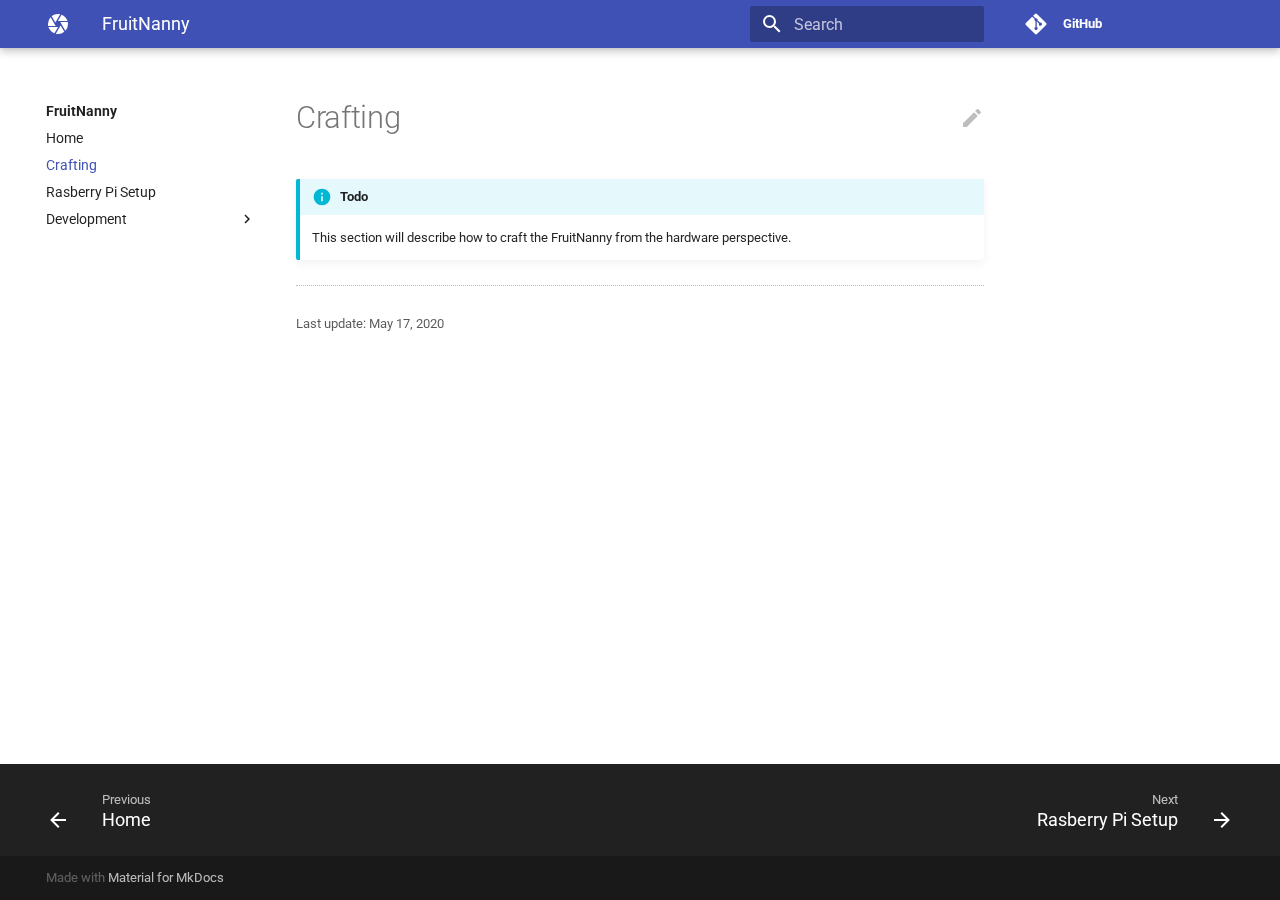
==== crafting/index.html @ 5a942380 "Publish commit 4aece2168348f4e93be84e01494ecc9d71b4b33d" ====
<!doctype html>
<html lang="en" class="no-js">
  <head>
    
      <meta charset="utf-8">
      <meta name="viewport" content="width=device-width,initial-scale=1">
      
      
        <link rel="canonical" href="https://fruitnanny.github.com/crafting/">
      
      
      <link rel="shortcut icon" href="../images/favicon.png">
      <meta name="generator" content="mkdocs-1.1.1, mkdocs-material-5.1.6">
    
    
      
        <title>Crafting - FruitNanny</title>
      
    
    
      <link rel="stylesheet" href="../assets/stylesheets/main.4b9ffd7b.min.css">
      
      
    
    
    
      
        <link href="https://fonts.gstatic.com" rel="preconnect" crossorigin>
        <link rel="stylesheet" href="https://fonts.googleapis.com/css?family=Roboto:300,400,400i,700%7CRoboto+Mono&display=fallback">
        <style>body,input{font-family:"Roboto",-apple-system,BlinkMacSystemFont,Helvetica,Arial,sans-serif}code,kbd,pre{font-family:"Roboto Mono",SFMono-Regular,Consolas,Menlo,monospace}</style>
      
    
    
    
    
      
    
    
  </head>
  
  
    <body dir="ltr">
  
    <input class="md-toggle" data-md-toggle="drawer" type="checkbox" id="__drawer" autocomplete="off">
    <input class="md-toggle" data-md-toggle="search" type="checkbox" id="__search" autocomplete="off">
    <label class="md-overlay" for="__drawer"></label>
    <div data-md-component="skip">
      
        
        <a href="#crafting" class="md-skip">
          Skip to content
        </a>
      
    </div>
    <div data-md-component="announce">
      
    </div>
    
      <header class="md-header" data-md-component="header">
  <nav class="md-header-nav md-grid" aria-label="Header">
    <a href="https://fruitnanny.github.com/" title="FruitNanny" class="md-header-nav__button md-logo" aria-label="FruitNanny">
      
  
  <svg xmlns="http://www.w3.org/2000/svg" viewBox="0 0 24 24"><path d="M13.73 15l-3.9 6.76a9.984 9.984 0 008.49-2.01l-3.66-6.35M2.46 15c.92 2.92 3.15 5.26 5.99 6.34L12.12 15m-3.58-3l-3.9-6.75A9.855 9.855 0 002 12c0 .68.07 1.35.2 2h7.49m12.11-4h-7.49l.29.5 4.76 8.25A9.93 9.93 0 0022 12c0-.69-.07-1.36-.2-2m-.26-1c-.92-2.93-3.15-5.26-5.99-6.34L11.88 9M9.4 10.5l4.77-8.26C13.47 2.09 12.75 2 12 2c-2.4 0-4.6.84-6.32 2.25l3.66 6.35.06-.1z"/></svg>

    </a>
    <label class="md-header-nav__button md-icon" for="__drawer">
      <svg xmlns="http://www.w3.org/2000/svg" viewBox="0 0 24 24"><path d="M3 6h18v2H3V6m0 5h18v2H3v-2m0 5h18v2H3v-2z"/></svg>
    </label>
    <div class="md-header-nav__title" data-md-component="header-title">
      
        <div class="md-header-nav__ellipsis">
          <span class="md-header-nav__topic md-ellipsis">
            FruitNanny
          </span>
          <span class="md-header-nav__topic md-ellipsis">
            
              Crafting
            
          </span>
        </div>
      
    </div>
    
      <label class="md-header-nav__button md-icon" for="__search">
        <svg xmlns="http://www.w3.org/2000/svg" viewBox="0 0 24 24"><path d="M9.5 3A6.5 6.5 0 0116 9.5c0 1.61-.59 3.09-1.56 4.23l.27.27h.79l5 5-1.5 1.5-5-5v-.79l-.27-.27A6.516 6.516 0 019.5 16 6.5 6.5 0 013 9.5 6.5 6.5 0 019.5 3m0 2C7 5 5 7 5 9.5S7 14 9.5 14 14 12 14 9.5 12 5 9.5 5z"/></svg>
      </label>
      
<div class="md-search" data-md-component="search" role="dialog">
  <label class="md-search__overlay" for="__search"></label>
  <div class="md-search__inner" role="search">
    <form class="md-search__form" name="search">
      <input type="text" class="md-search__input" name="query" aria-label="Search" placeholder="Search" autocapitalize="off" autocorrect="off" autocomplete="off" spellcheck="false" data-md-component="search-query" data-md-state="active">
      <label class="md-search__icon md-icon" for="__search">
        <svg xmlns="http://www.w3.org/2000/svg" viewBox="0 0 24 24"><path d="M9.5 3A6.5 6.5 0 0116 9.5c0 1.61-.59 3.09-1.56 4.23l.27.27h.79l5 5-1.5 1.5-5-5v-.79l-.27-.27A6.516 6.516 0 019.5 16 6.5 6.5 0 013 9.5 6.5 6.5 0 019.5 3m0 2C7 5 5 7 5 9.5S7 14 9.5 14 14 12 14 9.5 12 5 9.5 5z"/></svg>
        <svg xmlns="http://www.w3.org/2000/svg" viewBox="0 0 24 24"><path d="M20 11v2H8l5.5 5.5-1.42 1.42L4.16 12l7.92-7.92L13.5 5.5 8 11h12z"/></svg>
      </label>
      <button type="reset" class="md-search__icon md-icon" aria-label="Clear" data-md-component="search-reset" tabindex="-1">
        <svg xmlns="http://www.w3.org/2000/svg" viewBox="0 0 24 24"><path d="M19 6.41L17.59 5 12 10.59 6.41 5 5 6.41 10.59 12 5 17.59 6.41 19 12 13.41 17.59 19 19 17.59 13.41 12 19 6.41z"/></svg>
      </button>
    </form>
    <div class="md-search__output">
      <div class="md-search__scrollwrap" data-md-scrollfix>
        <div class="md-search-result" data-md-component="search-result">
          <div class="md-search-result__meta">
            Initializing search
          </div>
          <ol class="md-search-result__list"></ol>
        </div>
      </div>
    </div>
  </div>
</div>
    
    
      <div class="md-header-nav__source">
        
<a href="https://github.com/fruitnanny/fruitnanny.github.io/" title="Go to repository" class="md-source">
  <div class="md-source__icon md-icon">
    
    <svg xmlns="http://www.w3.org/2000/svg" viewBox="0 0 448 512"><path d="M439.55 236.05L244 40.45a28.87 28.87 0 00-40.81 0l-40.66 40.63 51.52 51.52c27.06-9.14 52.68 16.77 43.39 43.68l49.66 49.66c34.23-11.8 61.18 31 35.47 56.69-26.49 26.49-70.21-2.87-56-37.34L240.22 199v121.85c25.3 12.54 22.26 41.85 9.08 55a34.34 34.34 0 01-48.55 0c-17.57-17.6-11.07-46.91 11.25-56v-123c-20.8-8.51-24.6-30.74-18.64-45L142.57 101 8.45 235.14a28.86 28.86 0 000 40.81l195.61 195.6a28.86 28.86 0 0040.8 0l194.69-194.69a28.86 28.86 0 000-40.81z"/></svg>
  </div>
  <div class="md-source__repository">
    GitHub
  </div>
</a>
      </div>
    
  </nav>
</header>
    
    <div class="md-container" data-md-component="container">
      
        
      
      
        
      
      <main class="md-main" data-md-component="main">
        <div class="md-main__inner md-grid">
          
            
              <div class="md-sidebar md-sidebar--primary" data-md-component="navigation">
                <div class="md-sidebar__scrollwrap">
                  <div class="md-sidebar__inner">
                    <nav class="md-nav md-nav--primary" aria-label="Navigation" data-md-level="0">
  <label class="md-nav__title" for="__drawer">
    <a href="https://fruitnanny.github.com/" title="FruitNanny" class="md-nav__button md-logo" aria-label="FruitNanny">
      
  
  <svg xmlns="http://www.w3.org/2000/svg" viewBox="0 0 24 24"><path d="M13.73 15l-3.9 6.76a9.984 9.984 0 008.49-2.01l-3.66-6.35M2.46 15c.92 2.92 3.15 5.26 5.99 6.34L12.12 15m-3.58-3l-3.9-6.75A9.855 9.855 0 002 12c0 .68.07 1.35.2 2h7.49m12.11-4h-7.49l.29.5 4.76 8.25A9.93 9.93 0 0022 12c0-.69-.07-1.36-.2-2m-.26-1c-.92-2.93-3.15-5.26-5.99-6.34L11.88 9M9.4 10.5l4.77-8.26C13.47 2.09 12.75 2 12 2c-2.4 0-4.6.84-6.32 2.25l3.66 6.35.06-.1z"/></svg>

    </a>
    FruitNanny
  </label>
  
    <div class="md-nav__source">
      
<a href="https://github.com/fruitnanny/fruitnanny.github.io/" title="Go to repository" class="md-source">
  <div class="md-source__icon md-icon">
    
    <svg xmlns="http://www.w3.org/2000/svg" viewBox="0 0 448 512"><path d="M439.55 236.05L244 40.45a28.87 28.87 0 00-40.81 0l-40.66 40.63 51.52 51.52c27.06-9.14 52.68 16.77 43.39 43.68l49.66 49.66c34.23-11.8 61.18 31 35.47 56.69-26.49 26.49-70.21-2.87-56-37.34L240.22 199v121.85c25.3 12.54 22.26 41.85 9.08 55a34.34 34.34 0 01-48.55 0c-17.57-17.6-11.07-46.91 11.25-56v-123c-20.8-8.51-24.6-30.74-18.64-45L142.57 101 8.45 235.14a28.86 28.86 0 000 40.81l195.61 195.6a28.86 28.86 0 0040.8 0l194.69-194.69a28.86 28.86 0 000-40.81z"/></svg>
  </div>
  <div class="md-source__repository">
    GitHub
  </div>
</a>
    </div>
  
  <ul class="md-nav__list" data-md-scrollfix>
    
      
      
      


  <li class="md-nav__item">
    <a href=".." title="Home" class="md-nav__link">
      Home
    </a>
  </li>

    
      
      
      

  


  <li class="md-nav__item md-nav__item--active">
    
    <input class="md-nav__toggle md-toggle" data-md-toggle="toc" type="checkbox" id="__toc">
    
      
    
    
    <a href="./" title="Crafting" class="md-nav__link md-nav__link--active">
      Crafting
    </a>
    
  </li>

    
      
      
      


  <li class="md-nav__item">
    <a href="../setup/" title="Rasberry Pi Setup" class="md-nav__link">
      Rasberry Pi Setup
    </a>
  </li>

    
      
      
      


  <li class="md-nav__item md-nav__item--nested">
    
      <input class="md-nav__toggle md-toggle" data-md-toggle="nav-4" type="checkbox" id="nav-4">
    
    <label class="md-nav__link" for="nav-4">
      Development
      <span class="md-nav__icon md-icon">
        <svg xmlns="http://www.w3.org/2000/svg" viewBox="0 0 24 24"><path d="M8.59 16.58L13.17 12 8.59 7.41 10 6l6 6-6 6-1.41-1.42z"/></svg>
      </span>
    </label>
    <nav class="md-nav" aria-label="Development" data-md-level="1">
      <label class="md-nav__title" for="nav-4">
        <span class="md-nav__icon md-icon">
          <svg xmlns="http://www.w3.org/2000/svg" viewBox="0 0 24 24"><path d="M20 11v2H8l5.5 5.5-1.42 1.42L4.16 12l7.92-7.92L13.5 5.5 8 11h12z"/></svg>
        </span>
        Development
      </label>
      <ul class="md-nav__list" data-md-scrollfix>
        
        
          
          
          


  <li class="md-nav__item">
    <a href="../development/api/" title="API" class="md-nav__link">
      API
    </a>
  </li>

        
          
          
          


  <li class="md-nav__item">
    <a href="../development/ui/" title="Web Interface" class="md-nav__link">
      Web Interface
    </a>
  </li>

        
      </ul>
    </nav>
  </li>

    
  </ul>
</nav>
                  </div>
                </div>
              </div>
            
            
              <div class="md-sidebar md-sidebar--secondary" data-md-component="toc">
                <div class="md-sidebar__scrollwrap">
                  <div class="md-sidebar__inner">
                    
<nav class="md-nav md-nav--secondary" aria-label="Table of contents">
  
  
    
  
  
</nav>
                  </div>
                </div>
              </div>
            
          
          <div class="md-content">
            <article class="md-content__inner md-typeset">
              
                
                  <a href="https://github.com/fruitnanny/fruitnanny.github.io/edit/docs/source/crafting.md" title="Edit this page" class="md-content__button md-icon">
                    <svg xmlns="http://www.w3.org/2000/svg" viewBox="0 0 24 24"><path d="M20.71 7.04c.39-.39.39-1.04 0-1.41l-2.34-2.34c-.37-.39-1.02-.39-1.41 0l-1.84 1.83 3.75 3.75M3 17.25V21h3.75L17.81 9.93l-3.75-3.75L3 17.25z"/></svg>
                  </a>
                
                
                  
                
                
                <h1 id="crafting">Crafting<a class="headerlink" href="#crafting" title="Permanent link">&para;</a></h1>
<div class="admonition todo">
<p class="admonition-title">Todo</p>
<p>This section will describe how to craft the FruitNanny from the hardware
perspective.</p>
</div>
                
                  
                    

<hr>
<div class="md-source-date">
  <small>
    
      Last update: May 17, 2020
    
  </small>
</div>
                  
                
              
              
                


              
            </article>
          </div>
        </div>
      </main>
      
        
<footer class="md-footer">
  
    <div class="md-footer-nav">
      <nav class="md-footer-nav__inner md-grid" aria-label="Footer">
        
          <a href=".." title="Home" class="md-footer-nav__link md-footer-nav__link--prev" rel="prev">
            <div class="md-footer-nav__button md-icon">
              <svg xmlns="http://www.w3.org/2000/svg" viewBox="0 0 24 24"><path d="M20 11v2H8l5.5 5.5-1.42 1.42L4.16 12l7.92-7.92L13.5 5.5 8 11h12z"/></svg>
            </div>
            <div class="md-footer-nav__title">
              <div class="md-ellipsis">
                <span class="md-footer-nav__direction">
                  Previous
                </span>
                Home
              </div>
            </div>
          </a>
        
        
          <a href="../setup/" title="Rasberry Pi Setup" class="md-footer-nav__link md-footer-nav__link--next" rel="next">
            <div class="md-footer-nav__title">
              <div class="md-ellipsis">
                <span class="md-footer-nav__direction">
                  Next
                </span>
                Rasberry Pi Setup
              </div>
            </div>
            <div class="md-footer-nav__button md-icon">
              <svg xmlns="http://www.w3.org/2000/svg" viewBox="0 0 24 24"><path d="M4 11v2h12l-5.5 5.5 1.42 1.42L19.84 12l-7.92-7.92L10.5 5.5 16 11H4z"/></svg>
            </div>
          </a>
        
      </nav>
    </div>
  
  <div class="md-footer-meta md-typeset">
    <div class="md-footer-meta__inner md-grid">
      <div class="md-footer-copyright">
        
        Made with
        <a href="https://squidfunk.github.io/mkdocs-material/" target="_blank" rel="noopener">
          Material for MkDocs
        </a>
      </div>
      
    </div>
  </div>
</footer>
      
    </div>
    
      <script src="../assets/javascripts/vendor.a0c4167b.min.js"></script>
      <script src="../assets/javascripts/bundle.fb26dd1d.min.js"></script><script id="__lang" type="application/json">{"clipboard.copy": "Copy to clipboard", "clipboard.copied": "Copied to clipboard", "search.config.lang": "en", "search.config.pipeline": "trimmer, stopWordFilter", "search.config.separator": "[\\s\\-]+", "search.result.placeholder": "Type to start searching", "search.result.none": "No matching documents", "search.result.one": "1 matching document", "search.result.other": "# matching documents"}</script>
      
      <script>
        app = initialize({
          base: "..",
          features: [],
          search: Object.assign({
            worker: "../assets/javascripts/worker/search.37585f48.min.js"
          }, typeof search !== "undefined" && search)
        })
      </script>
      
    
  </body>
</html>
---- assets/stylesheets/main.4b9ffd7b.min.css ----
html{box-sizing:border-box}*,*::before,*::after{box-sizing:inherit}html{-webkit-text-size-adjust:none;-moz-text-size-adjust:none;-ms-text-size-adjust:none;text-size-adjust:none}body{margin:0}hr{box-sizing:content-box;overflow:visible}a,button,label,input{-webkit-tap-highlight-color:transparent}a{color:inherit;text-decoration:none}small{font-size:80%}sub,sup{position:relative;font-size:80%;line-height:0;vertical-align:baseline}sub{bottom:-0.25em}sup{top:-0.5em}img{border-style:none}table{border-collapse:separate;border-spacing:0}td,th{font-weight:normal;vertical-align:top}button{margin:0;padding:0;font-size:inherit;background:transparent;border:0}input{border:0;outline:0}:root{--md-default-fg-color: hsla(0, 0%, 0%, 0.87);--md-default-fg-color--light: hsla(0, 0%, 0%, 0.54);--md-default-fg-color--lighter: hsla(0, 0%, 0%, 0.26);--md-default-fg-color--lightest: hsla(0, 0%, 0%, 0.07);--md-default-bg-color: hsla(0, 0%, 100%, 1);--md-default-bg-color--light: hsla(0, 0%, 100%, 0.7);--md-default-bg-color--lighter: hsla(0, 0%, 100%, 0.3);--md-default-bg-color--lightest: hsla(0, 0%, 100%, 0.12);--md-primary-fg-color: hsla(231deg, 48%, 48%, 1);--md-primary-fg-color--light: hsla(230deg, 44%, 64%, 1);--md-primary-fg-color--dark: hsla(232deg, 54%, 41%, 1);--md-primary-bg-color: var(--md-default-bg-color);--md-primary-bg-color--light: var(--md-default-bg-color--light);--md-accent-fg-color: hsla(231deg, 99%, 66%, 1);--md-accent-fg-color--transparent: hsla(231deg, 99%, 66%, 0.1);--md-accent-bg-color: var(--md-default-bg-color);--md-accent-bg-color--light: var(--md-default-bg-color--light);--md-code-bg-color: hsla(0, 0%, 96%, 1);--md-code-fg-color: hsla(200, 18%, 26%, 1)}.md-icon svg{display:block;width:1.2rem;height:1.2rem;margin:0 auto;fill:currentColor}body{-webkit-font-smoothing:antialiased;-moz-osx-font-smoothing:grayscale}body,input{color:var(--md-default-fg-color);font-feature-settings:"kern","liga";font-family:-apple-system,BlinkMacSystemFont,Helvetica,Arial,sans-serif}code,pre,kbd{color:var(--md-default-fg-color);font-feature-settings:"kern";font-family:SFMono-Regular,Consolas,Menlo,monospace}.md-typeset{font-size:.8rem;line-height:1.6;-webkit-print-color-adjust:exact;color-adjust:exact}.md-typeset p,.md-typeset ul,.md-typeset ol,.md-typeset blockquote{margin:1em 0}.md-typeset h1{margin:0 0 2rem;color:var(--md-default-fg-color--light);font-weight:300;font-size:1.5625rem;line-height:1.3;letter-spacing:-0.01em}.md-typeset h2{margin:2rem 0 .8rem;font-weight:300;font-size:1.25rem;line-height:1.4;letter-spacing:-0.01em}.md-typeset h3{margin:1.6rem 0 .8rem;font-weight:400;font-size:1rem;line-height:1.5;letter-spacing:-0.01em}.md-typeset h2+h3{margin-top:.8rem}.md-typeset h4{margin:.8rem 0;font-weight:700;font-size:.8rem;letter-spacing:-0.01em}.md-typeset h5,.md-typeset h6{margin:.8rem 0;color:var(--md-default-fg-color--light);font-weight:700;font-size:.64rem;letter-spacing:-0.01em}.md-typeset h5{text-transform:uppercase}.md-typeset hr{margin:1.5em 0;border-bottom:.05rem dotted var(--md-default-fg-color--lighter)}.md-typeset a{color:var(--md-primary-fg-color);word-break:break-word}.md-typeset a,.md-typeset a::before{transition:color 125ms}.md-typeset a:focus,.md-typeset a:hover{color:var(--md-accent-fg-color)}.md-typeset code,.md-typeset pre,.md-typeset kbd{color:var(--md-code-fg-color);direction:ltr}@media print{.md-typeset code,.md-typeset pre,.md-typeset kbd{white-space:pre-wrap}}.md-typeset code{padding:0 .2941176471em;font-size:.85em;word-break:break-word;background-color:var(--md-code-bg-color);border-radius:.1rem;-webkit-box-decoration-break:clone;box-decoration-break:clone}.md-typeset h1 code,.md-typeset h2 code,.md-typeset h3 code,.md-typeset h4 code,.md-typeset h5 code,.md-typeset h6 code{margin:initial;padding:initial;background-color:transparent;box-shadow:none}.md-typeset a>code{color:currentColor}.md-typeset pre{position:relative;margin:1em 0;line-height:1.4}.md-typeset pre>code{display:block;margin:0;padding:.525rem 1.1764705882em;overflow:auto;word-break:normal;box-shadow:none;-webkit-box-decoration-break:slice;box-decoration-break:slice;touch-action:auto}.md-typeset pre>code::-webkit-scrollbar{width:.2rem;height:.2rem}.md-typeset pre>code::-webkit-scrollbar-thumb{background-color:var(--md-default-fg-color--lighter)}.md-typeset pre>code::-webkit-scrollbar-thumb:hover{background-color:var(--md-accent-fg-color)}@media screen and (max-width: 44.9375em){.md-typeset>pre{margin:1em -0.8rem}.md-typeset>pre code{border-radius:0}}.md-typeset kbd{display:inline-block;padding:0 .6666666667em;font-size:.75em;line-height:1.5;vertical-align:text-top;word-break:break-word;border-radius:.1rem;box-shadow:0 .1rem 0 .05rem var(--md-default-fg-color--lighter),0 .1rem 0 var(--md-default-fg-color--lighter),inset 0 -0.1rem .2rem var(--md-default-bg-color)}.md-typeset mark{padding:0 .25em;word-break:break-word;background-color:rgba(255,235,59,.5);border-radius:.1rem;-webkit-box-decoration-break:clone;box-decoration-break:clone}.md-typeset abbr{text-decoration:none;border-bottom:.05rem dotted var(--md-default-fg-color--light);cursor:help}.md-typeset small{opacity:.75}.md-typeset sup,.md-typeset sub{margin-left:.078125em}[dir=rtl] .md-typeset sup,[dir=rtl] .md-typeset sub{margin-right:.078125em;margin-left:initial}.md-typeset blockquote{padding-left:.6rem;color:var(--md-default-fg-color--light);border-left:.2rem solid var(--md-default-fg-color--lighter)}[dir=rtl] .md-typeset blockquote{padding-right:.6rem;padding-left:initial;border-right:.2rem solid var(--md-default-fg-color--lighter);border-left:initial}.md-typeset ul{list-style-type:disc}.md-typeset ul,.md-typeset ol{margin-left:.625em;padding:0}[dir=rtl] .md-typeset ul,[dir=rtl] .md-typeset ol{margin-right:.625em;margin-left:initial}.md-typeset ul ol,.md-typeset ol ol{list-style-type:lower-alpha}.md-typeset ul ol ol,.md-typeset ol ol ol{list-style-type:lower-roman}.md-typeset ul li,.md-typeset ol li{margin-bottom:.5em;margin-left:1.25em}[dir=rtl] .md-typeset ul li,[dir=rtl] .md-typeset ol li{margin-right:1.25em;margin-left:initial}.md-typeset ul li p,.md-typeset ul li blockquote,.md-typeset ol li p,.md-typeset ol li blockquote{margin:.5em 0}.md-typeset ul li:last-child,.md-typeset ol li:last-child{margin-bottom:0}.md-typeset ul li ul,.md-typeset ul li ol,.md-typeset ol li ul,.md-typeset ol li ol{margin:.5em 0 .5em .625em}[dir=rtl] .md-typeset ul li ul,[dir=rtl] .md-typeset ul li ol,[dir=rtl] .md-typeset ol li ul,[dir=rtl] .md-typeset ol li ol{margin-right:.625em;margin-left:initial}.md-typeset dd{margin:1em 0 1em 1.875em}[dir=rtl] .md-typeset dd{margin-right:1.875em;margin-left:initial}.md-typeset img,.md-typeset svg{max-width:100%;height:auto}.md-typeset iframe{max-width:100%}.md-typeset table:not([class]){display:inline-block;max-width:100%;overflow:auto;font-size:.64rem;background:var(--md-default-bg-color);border-radius:.1rem;box-shadow:0 .2rem .5rem rgba(0,0,0,.05),0 0 .05rem rgba(0,0,0,.1);touch-action:auto}.md-typeset table:not([class])+*{margin-top:1.5em}.md-typeset table:not([class]) th:not([align]),.md-typeset table:not([class]) td:not([align]){text-align:left}[dir=rtl] .md-typeset table:not([class]) th:not([align]),[dir=rtl] .md-typeset table:not([class]) td:not([align]){text-align:right}.md-typeset table:not([class]) th{min-width:5rem;padding:.6rem .8rem;color:var(--md-default-bg-color);vertical-align:top;background-color:var(--md-default-fg-color--light)}.md-typeset table:not([class]) td{padding:.6rem .8rem;vertical-align:top;border-top:.05rem solid var(--md-default-fg-color--lightest)}.md-typeset table:not([class]) tr{transition:background-color 125ms}.md-typeset table:not([class]) tr:hover{background-color:rgba(0,0,0,.035);box-shadow:0 .05rem 0 var(--md-default-bg-color) inset}.md-typeset table:not([class]) tr:first-child td{border-top:0}.md-typeset table:not([class]) a{word-break:normal}.md-typeset__scrollwrap{margin:1em -0.8rem;overflow-x:auto;touch-action:auto}.md-typeset__table{display:inline-block;margin-bottom:.5em;padding:0 .8rem}.md-typeset__table table{display:table;width:100%;margin:0;overflow:hidden}html{height:100%;overflow-x:hidden;font-size:125%;background-color:var(--md-default-bg-color)}@media screen and (min-width: 100em){html{font-size:137.5%}}@media screen and (min-width: 125em){html{font-size:150%}}body{position:relative;display:flex;flex-direction:column;width:100%;min-height:100%;font-size:.5rem}@media screen and (max-width: 59.9375em){body[data-md-state=lock]{position:fixed}}@media print{body{display:block}}hr{display:block;height:.05rem;padding:0;border:0}.md-grid{max-width:61rem;margin-right:auto;margin-left:auto}.md-container{display:flex;flex-direction:column;flex-grow:1}@media print{.md-container{display:block}}.md-main{flex-grow:1}.md-main__inner{display:flex;height:100%;margin-top:1.5rem}.md-ellipsis{display:block;overflow:hidden;white-space:nowrap;text-overflow:ellipsis}.md-toggle{display:none}.md-overlay{position:fixed;top:0;z-index:3;width:0;height:0;background-color:var(--md-default-fg-color--light);opacity:0;transition:width 0ms 250ms,height 0ms 250ms,opacity 250ms}@media screen and (max-width: 76.1875em){[data-md-toggle=drawer]:checked~.md-overlay{width:100%;height:100%;opacity:1;transition:width 0ms,height 0ms,opacity 250ms}}.md-skip{position:fixed;z-index:-1;margin:.5rem;padding:.3rem .5rem;color:var(--md-default-bg-color);font-size:.64rem;background-color:var(--md-default-fg-color);border-radius:.1rem;transform:translateY(0.4rem);opacity:0}.md-skip:focus{z-index:10;transform:translateY(0);opacity:1;transition:transform 250ms cubic-bezier(0.4, 0, 0.2, 1),opacity 175ms 75ms}@page{margin:25mm}.md-announce{overflow:auto;background-color:var(--md-default-fg-color)}.md-announce__inner{margin:.6rem auto;padding:0 .8rem;color:var(--md-default-bg-color);font-size:.7rem}@media print{.md-announce{display:none}}.md-typeset .md-button{display:inline-block;padding:.625em 2em;color:var(--md-primary-fg-color);font-weight:700;border:.1rem solid currentColor;border-radius:.1rem;transition:color 125ms,background-color 125ms,border-color 125ms}.md-typeset .md-button--primary{color:var(--md-primary-bg-color);background-color:var(--md-primary-fg-color);border-color:var(--md-primary-fg-color)}.md-typeset .md-button:focus,.md-typeset .md-button:hover{color:var(--md-accent-bg-color);background-color:var(--md-accent-fg-color);border-color:var(--md-accent-fg-color)}.md-clipboard{position:absolute;top:.4rem;right:.5em;z-index:1;width:1.5em;height:1.5em;color:var(--md-default-fg-color--lightest);border-radius:.1rem;cursor:pointer;transition:color 125ms}@media print{.md-clipboard{display:none}}.md-clipboard svg{width:1.125em;height:1.125em}pre:hover .md-clipboard{color:var(--md-default-fg-color--light)}pre .md-clipboard:focus,pre .md-clipboard:hover{color:var(--md-accent-fg-color)}.md-content{flex:1;max-width:100%}@media screen and (min-width: 60em)and (max-width: 76.1875em){.md-content{max-width:calc(100% - 12.1rem)}}@media screen and (min-width: 76.25em){.md-content{max-width:calc(100% - 12.1rem * 2)}}.md-content__inner{margin:0 .8rem 1.2rem;padding-top:.6rem}@media screen and (min-width: 76.25em){.md-content__inner{margin-right:1.2rem;margin-left:1.2rem}}.md-content__inner::before{display:block;height:.4rem;content:""}.md-content__inner>:last-child{margin-bottom:0}.md-content__button{float:right;margin:.4rem 0;margin-left:.4rem;padding:0}[dir=rtl] .md-content__button{float:left;margin-right:.4rem;margin-left:initial}[dir=rtl] .md-content__button svg{transform:scaleX(-1)}.md-typeset .md-content__button{color:var(--md-default-fg-color--lighter)}.md-content__button svg{display:inline;vertical-align:top}@media print{.md-content__button{display:none}}.md-dialog{box-shadow:0 2px 2px 0 rgba(0,0,0,.14),0 1px 5px 0 rgba(0,0,0,.12),0 3px 1px -2px rgba(0,0,0,.2);position:fixed;right:.8rem;bottom:.8rem;left:initial;z-index:2;display:block;min-width:11.1rem;padding:.4rem .6rem;color:var(--md-default-bg-color);font-size:.7rem;background:var(--md-default-fg-color);border:none;border-radius:.1rem;transform:translateY(100%);opacity:0;transition:transform 0ms 400ms,opacity 400ms}[dir=rtl] .md-dialog{right:initial;left:.8rem}.md-dialog[data-md-state=open]{transform:translateY(0);opacity:1;transition:transform 400ms cubic-bezier(0.075, 0.85, 0.175, 1),opacity 400ms}@media print{.md-dialog{display:none}}.md-header{position:-webkit-sticky;position:sticky;top:0;right:0;left:0;z-index:2;height:2.4rem;color:var(--md-primary-bg-color);background-color:var(--md-primary-fg-color);box-shadow:0 0 .2rem rgba(0,0,0,0),0 .2rem .4rem rgba(0,0,0,0);transition:color 250ms,background-color 250ms}.no-js .md-header{box-shadow:none;transition:none}.md-header[data-md-state=shadow]{box-shadow:0 0 .2rem rgba(0,0,0,.1),0 .2rem .4rem rgba(0,0,0,.2);transition:color 250ms,background-color 250ms,box-shadow 250ms}@media print{.md-header{display:none}}.md-header-nav{display:flex;padding:0 .2rem}.md-header-nav__button{position:relative;z-index:1;margin:.2rem;padding:.4rem;cursor:pointer;transition:opacity 250ms}[dir=rtl] .md-header-nav__button svg{transform:scaleX(-1)}.md-header-nav__button:focus,.md-header-nav__button:hover{opacity:.7}.md-header-nav__button.md-logo{margin:.2rem;padding:.4rem}.md-header-nav__button.md-logo img,.md-header-nav__button.md-logo svg{display:block;width:1.2rem;height:1.2rem;fill:currentColor}.no-js .md-header-nav__button[for=__search]{display:none}@media screen and (min-width: 60em){.md-header-nav__button[for=__search]{display:none}}@media screen and (max-width: 76.1875em){.md-header-nav__button.md-logo{display:none}}@media screen and (min-width: 76.25em){.md-header-nav__button[for=__drawer]{display:none}}.md-header-nav__topic{position:absolute;width:100%;transition:transform 400ms cubic-bezier(0.1, 0.7, 0.1, 1),opacity 150ms}.md-header-nav__topic+.md-header-nav__topic{z-index:-1;transform:translateX(1.25rem);opacity:0;transition:transform 400ms cubic-bezier(1, 0.7, 0.1, 0.1),opacity 150ms;pointer-events:none}[dir=rtl] .md-header-nav__topic+.md-header-nav__topic{transform:translateX(-1.25rem)}.no-js .md-header-nav__topic{position:initial}.no-js .md-header-nav__topic+.md-header-nav__topic{display:none}.md-header-nav__title{flex-grow:1;padding:0 1rem;font-size:.9rem;line-height:2.4rem}.md-header-nav__title[data-md-state=active] .md-header-nav__topic{z-index:-1;transform:translateX(-1.25rem);opacity:0;transition:transform 400ms cubic-bezier(1, 0.7, 0.1, 0.1),opacity 150ms;pointer-events:none}[dir=rtl] .md-header-nav__title[data-md-state=active] .md-header-nav__topic{transform:translateX(1.25rem)}.md-header-nav__title[data-md-state=active] .md-header-nav__topic+.md-header-nav__topic{z-index:0;transform:translateX(0);opacity:1;transition:transform 400ms cubic-bezier(0.1, 0.7, 0.1, 1),opacity 150ms;pointer-events:initial}.md-header-nav__title>.md-header-nav__ellipsis{position:relative;width:100%;height:100%}.md-header-nav__source{display:none}@media screen and (min-width: 60em){.md-header-nav__source{display:block;width:11.7rem;max-width:11.7rem;margin-left:1rem}[dir=rtl] .md-header-nav__source{margin-right:1rem;margin-left:initial}}@media screen and (min-width: 76.25em){.md-header-nav__source{margin-left:1.4rem}[dir=rtl] .md-header-nav__source{margin-right:1.4rem}}.md-hero{overflow:hidden;color:var(--md-primary-bg-color);font-size:1rem;background-color:var(--md-primary-fg-color);transition:background 250ms}.md-hero__inner{margin-top:1rem;padding:.8rem .8rem .4rem;transition:transform 400ms cubic-bezier(0.1, 0.7, 0.1, 1),opacity 250ms;transition-delay:100ms}@media screen and (max-width: 76.1875em){.md-hero__inner{margin-top:2.4rem;margin-bottom:1.2rem}}[data-md-state=hidden] .md-hero__inner{transform:translateY(0.625rem);opacity:0;transition:transform 0ms 400ms,opacity 100ms 0ms;pointer-events:none}.md-hero--expand .md-hero__inner{margin-bottom:1.2rem}.md-footer{color:var(--md-default-bg-color);background-color:var(--md-default-fg-color)}@media print{.md-footer{display:none}}.md-footer-nav__inner{padding:.2rem;overflow:auto}.md-footer-nav__link{display:flex;padding-top:1.4rem;padding-bottom:.4rem;transition:opacity 250ms}@media screen and (min-width: 45em){.md-footer-nav__link{width:50%}}.md-footer-nav__link:focus,.md-footer-nav__link:hover{opacity:.7}.md-footer-nav__link--prev{float:left;width:25%}[dir=rtl] .md-footer-nav__link--prev{float:right}[dir=rtl] .md-footer-nav__link--prev svg{transform:scaleX(-1)}@media screen and (max-width: 44.9375em){.md-footer-nav__link--prev .md-footer-nav__title{display:none}}.md-footer-nav__link--next{float:right;width:75%;text-align:right}[dir=rtl] .md-footer-nav__link--next{float:left;text-align:left}[dir=rtl] .md-footer-nav__link--next svg{transform:scaleX(-1)}.md-footer-nav__title{position:relative;flex-grow:1;max-width:calc(100% - 2.4rem);padding:0 1rem;font-size:.9rem;line-height:2.4rem}.md-footer-nav__button{margin:.2rem;padding:.4rem}.md-footer-nav__direction{position:absolute;right:0;left:0;margin-top:-1rem;padding:0 1rem;color:var(--md-default-bg-color--light);font-size:.64rem}.md-footer-meta{background-color:var(--md-default-fg-color--lighter)}.md-footer-meta__inner{display:flex;flex-wrap:wrap;justify-content:space-between;padding:.2rem}html .md-footer-meta.md-typeset a{color:var(--md-default-bg-color--light)}html .md-footer-meta.md-typeset a:focus,html .md-footer-meta.md-typeset a:hover{color:var(--md-default-bg-color)}.md-footer-copyright{width:100%;margin:auto .6rem;padding:.4rem 0;color:var(--md-default-bg-color--lighter);font-size:.64rem}@media screen and (min-width: 45em){.md-footer-copyright{width:auto}}.md-footer-copyright__highlight{color:var(--md-default-bg-color--light)}.md-footer-social{margin:0 .4rem;padding:.2rem 0 .6rem}@media screen and (min-width: 45em){.md-footer-social{padding:.6rem 0}}.md-footer-social__link{display:inline-block;width:1.6rem;height:1.6rem;text-align:center}.md-footer-social__link::before{line-height:1.9}.md-footer-social__link svg{max-height:.8rem;vertical-align:-25%;fill:currentColor}.md-nav{font-size:.7rem;line-height:1.3}.md-nav__title{display:block;padding:0 .6rem;overflow:hidden;font-weight:700;text-overflow:ellipsis}.md-nav__title .md-nav__button{display:none}.md-nav__title .md-nav__button img{width:100%;height:auto}.md-nav__title .md-nav__button.md-logo img,.md-nav__title .md-nav__button.md-logo svg{display:block;width:2.4rem;height:2.4rem}.md-nav__title .md-nav__button.md-logo svg{fill:currentColor}.md-nav__list{margin:0;padding:0;list-style:none}.md-nav__item{padding:0 .6rem}.md-nav__item:last-child{padding-bottom:.6rem}.md-nav__item .md-nav__item{padding-right:0}[dir=rtl] .md-nav__item .md-nav__item{padding-right:.6rem;padding-left:0}.md-nav__item .md-nav__item:last-child{padding-bottom:0}.md-nav__link{display:block;margin-top:.625em;overflow:hidden;text-overflow:ellipsis;cursor:pointer;transition:color 125ms;scroll-snap-align:start}html .md-nav__link[for=__toc]{display:none}html .md-nav__link[for=__toc]~.md-nav{display:none}.md-nav__link[data-md-state=blur]{color:var(--md-default-fg-color--light)}.md-nav__item .md-nav__link--active{color:var(--md-primary-fg-color)}.md-nav__item--nested>.md-nav__link{color:inherit}.md-nav__link:focus,.md-nav__link:hover{color:var(--md-accent-fg-color)}.md-nav__source{display:none}@media screen and (max-width: 76.1875em){.md-nav{background-color:var(--md-default-bg-color)}.md-nav--primary,.md-nav--primary .md-nav{position:absolute;top:0;right:0;left:0;z-index:1;display:flex;flex-direction:column;height:100%}.md-nav--primary .md-nav__title,.md-nav--primary .md-nav__item{font-size:.8rem;line-height:1.5}.md-nav--primary .md-nav__title{position:relative;height:5.6rem;padding:3rem .8rem .2rem;color:var(--md-default-fg-color--light);font-weight:400;line-height:2.4rem;white-space:nowrap;background-color:var(--md-default-fg-color--lightest);cursor:pointer}.md-nav--primary .md-nav__title .md-nav__icon{position:absolute;top:.4rem;left:.4rem;display:block;width:1.2rem;height:1.2rem;margin:.2rem}[dir=rtl] .md-nav--primary .md-nav__title .md-nav__icon{right:.4rem;left:initial}.md-nav--primary .md-nav__title~.md-nav__list{overflow-y:auto;background-color:var(--md-default-bg-color);box-shadow:inset 0 .05rem 0 var(--md-default-fg-color--lightest);-webkit-scroll-snap-type:y mandatory;-ms-scroll-snap-type:y mandatory;scroll-snap-type:y mandatory;touch-action:pan-y}.md-nav--primary .md-nav__title~.md-nav__list>.md-nav__item:first-child{border-top:0}.md-nav--primary .md-nav__title[for=__drawer]{position:relative;color:var(--md-primary-bg-color);background-color:var(--md-primary-fg-color)}.md-nav--primary .md-nav__title[for=__drawer] .md-nav__button{position:absolute;top:.2rem;left:.2rem;display:block;margin:.2rem;padding:.4rem;font-size:2.4rem}html [dir=rtl] .md-nav--primary .md-nav__title[for=__drawer] .md-nav__button{right:.2rem;left:initial}.md-nav--primary .md-nav__list{flex:1}.md-nav--primary .md-nav__item{padding:0;border-top:.05rem solid var(--md-default-fg-color--lightest)}[dir=rtl] .md-nav--primary .md-nav__item{padding:0}.md-nav--primary .md-nav__item--nested>.md-nav__link{padding-right:2.4rem}[dir=rtl] .md-nav--primary .md-nav__item--nested>.md-nav__link{padding-right:.8rem;padding-left:2.4rem}.md-nav--primary .md-nav__item--active>.md-nav__link{color:var(--md-primary-fg-color)}.md-nav--primary .md-nav__item--active>.md-nav__link:focus,.md-nav--primary .md-nav__item--active>.md-nav__link:hover{color:var(--md-accent-fg-color)}.md-nav--primary .md-nav__link{position:relative;margin-top:0;padding:.6rem .8rem}.md-nav--primary .md-nav__link .md-nav__icon{position:absolute;top:50%;right:.6rem;margin-top:-0.6rem;color:inherit;font-size:1.2rem}[dir=rtl] .md-nav--primary .md-nav__link .md-nav__icon{right:initial;left:.6rem}[dir=rtl] .md-nav--primary .md-nav__icon svg{transform:scale(-1)}.md-nav--primary .md-nav--secondary .md-nav__link{position:static}.md-nav--primary .md-nav--secondary .md-nav{position:static;background-color:transparent}.md-nav--primary .md-nav--secondary .md-nav .md-nav__link{padding-left:1.4rem}[dir=rtl] .md-nav--primary .md-nav--secondary .md-nav .md-nav__link{padding-right:1.4rem;padding-left:initial}.md-nav--primary .md-nav--secondary .md-nav .md-nav .md-nav__link{padding-left:2rem}[dir=rtl] .md-nav--primary .md-nav--secondary .md-nav .md-nav .md-nav__link{padding-right:2rem;padding-left:initial}.md-nav--primary .md-nav--secondary .md-nav .md-nav .md-nav .md-nav__link{padding-left:2.6rem}[dir=rtl] .md-nav--primary .md-nav--secondary .md-nav .md-nav .md-nav .md-nav__link{padding-right:2.6rem;padding-left:initial}.md-nav--primary .md-nav--secondary .md-nav .md-nav .md-nav .md-nav .md-nav__link{padding-left:3.2rem}[dir=rtl] .md-nav--primary .md-nav--secondary .md-nav .md-nav .md-nav .md-nav .md-nav__link{padding-right:3.2rem;padding-left:initial}.md-nav__toggle~.md-nav{display:flex;transform:translateX(100%);opacity:0;transition:transform 250ms cubic-bezier(0.8, 0, 0.6, 1),opacity 125ms 50ms}[dir=rtl] .md-nav__toggle~.md-nav{transform:translateX(-100%)}.md-nav__toggle:checked~.md-nav{transform:translateX(0);opacity:1;transition:transform 250ms cubic-bezier(0.4, 0, 0.2, 1),opacity 125ms 125ms}.md-nav__toggle:checked~.md-nav>.md-nav__list{-webkit-backface-visibility:hidden;backface-visibility:hidden}}@media screen and (max-width: 59.9375em){html .md-nav__link[for=__toc]{display:block;padding-right:2.4rem}html .md-nav__link[for=__toc]+.md-nav__link{display:none}html .md-nav__link[for=__toc]~.md-nav{display:flex}html [dir=rtl] .md-nav__link{padding-right:.8rem;padding-left:2.4rem}.md-nav__source{display:block;padding:0 .2rem;color:var(--md-primary-bg-color);background-color:var(--md-primary-fg-color--dark)}}@media screen and (min-width: 60em){.md-nav--secondary .md-nav__title[for=__toc]{scroll-snap-align:start}.md-nav--secondary .md-nav__title .md-nav__icon{display:none}}@media screen and (min-width: 76.25em){.md-nav{transition:max-height 250ms cubic-bezier(0.86, 0, 0.07, 1)}.md-nav--primary .md-nav__title[for=__drawer]{scroll-snap-align:start}.md-nav--primary .md-nav__title .md-nav__icon{display:none}.md-nav__toggle~.md-nav{display:none}.md-nav__toggle:checked~.md-nav{display:block}.md-nav__item--nested>.md-nav>.md-nav__title{display:none}.md-nav__icon{float:right;height:.9rem;transition:transform 250ms}[dir=rtl] .md-nav__icon{float:left;transform:rotate(180deg)}.md-nav__icon svg{display:inline-block;width:.9rem;height:.9rem;vertical-align:-0.1rem}.md-nav__item--nested .md-nav__toggle:checked~.md-nav__link .md-nav__icon{transform:rotate(90deg)}}.md-search{position:relative}.no-js .md-search{display:none}@media screen and (min-width: 60em){.md-search{padding:.2rem 0}}.md-search__overlay{z-index:1;opacity:0}@media screen and (max-width: 59.9375em){.md-search__overlay{position:absolute;top:.2rem;left:-2.2rem;width:2rem;height:2rem;overflow:hidden;background-color:var(--md-default-bg-color);border-radius:1rem;transform-origin:center;transition:transform 300ms 100ms,opacity 200ms 200ms;pointer-events:none}[dir=rtl] .md-search__overlay{right:-2.2rem;left:initial}[data-md-toggle=search]:checked~.md-header .md-search__overlay{opacity:1;transition:transform 400ms,opacity 100ms}}@media screen and (max-width: 29.9375em){[data-md-toggle=search]:checked~.md-header .md-search__overlay{transform:scale(45)}}@media screen and (min-width: 30em)and (max-width: 44.9375em){[data-md-toggle=search]:checked~.md-header .md-search__overlay{transform:scale(60)}}@media screen and (min-width: 45em)and (max-width: 59.9375em){[data-md-toggle=search]:checked~.md-header .md-search__overlay{transform:scale(75)}}@media screen and (min-width: 60em){.md-search__overlay{position:fixed;top:0;left:0;width:0;height:0;background-color:var(--md-default-fg-color--light);cursor:pointer;transition:width 0ms 250ms,height 0ms 250ms,opacity 250ms}[dir=rtl] .md-search__overlay{right:0;left:initial}[data-md-toggle=search]:checked~.md-header .md-search__overlay{width:100%;height:100%;opacity:1;transition:width 0ms,height 0ms,opacity 250ms}}.md-search__inner{-webkit-backface-visibility:hidden;backface-visibility:hidden}@media screen and (max-width: 59.9375em){.md-search__inner{position:fixed;top:0;left:100%;z-index:2;width:100%;height:100%;transform:translateX(5%);opacity:0;transition:right 0ms 300ms,left 0ms 300ms,transform 150ms 150ms cubic-bezier(0.4, 0, 0.2, 1),opacity 150ms 150ms}[data-md-toggle=search]:checked~.md-header .md-search__inner{left:0;transform:translateX(0);opacity:1;transition:right 0ms 0ms,left 0ms 0ms,transform 150ms 150ms cubic-bezier(0.1, 0.7, 0.1, 1),opacity 150ms 150ms}[dir=rtl] [data-md-toggle=search]:checked~.md-header .md-search__inner{right:0;left:initial}html [dir=rtl] .md-search__inner{right:100%;left:initial;transform:translateX(-5%)}}@media screen and (min-width: 60em){.md-search__inner{position:relative;float:right;width:11.7rem;padding:.1rem 0;transition:width 250ms cubic-bezier(0.1, 0.7, 0.1, 1)}[dir=rtl] .md-search__inner{float:left}}@media screen and (min-width: 60em)and (max-width: 76.1875em){[data-md-toggle=search]:checked~.md-header .md-search__inner{width:23.4rem}}@media screen and (min-width: 76.25em){[data-md-toggle=search]:checked~.md-header .md-search__inner{width:34.4rem}}.md-search__form{position:relative}@media screen and (min-width: 60em){.md-search__form{border-radius:.1rem}}.md-search__input{position:relative;z-index:2;padding:0 2.2rem 0 3.6rem;text-overflow:ellipsis}[dir=rtl] .md-search__input{padding:0 3.6rem 0 2.2rem}.md-search__input::-webkit-input-placeholder{-webkit-transition:color 250ms;transition:color 250ms}.md-search__input::-moz-placeholder{-moz-transition:color 250ms;transition:color 250ms}.md-search__input::-ms-input-placeholder{-ms-transition:color 250ms;transition:color 250ms}.md-search__input::placeholder{transition:color 250ms}.md-search__input::-webkit-input-placeholder{color:var(--md-default-fg-color--light)}.md-search__input::-moz-placeholder{color:var(--md-default-fg-color--light)}.md-search__input::-ms-input-placeholder{color:var(--md-default-fg-color--light)}.md-search__input~.md-search__icon,.md-search__input::placeholder{color:var(--md-default-fg-color--light)}.md-search__input::-ms-clear{display:none}@media screen and (max-width: 59.9375em){.md-search__input{width:100%;height:2.4rem;font-size:.9rem}}@media screen and (min-width: 60em){.md-search__input{width:100%;height:1.8rem;padding-left:2.2rem;color:inherit;font-size:.8rem;background-color:var(--md-default-fg-color--lighter);border-radius:.1rem;transition:color 250ms,background-color 250ms}[dir=rtl] .md-search__input{padding-right:2.2rem}.md-search__input+.md-search__icon{color:var(--md-primary-bg-color)}.md-search__input::-webkit-input-placeholder{color:var(--md-primary-bg-color--light)}.md-search__input::-moz-placeholder{color:var(--md-primary-bg-color--light)}.md-search__input::-ms-input-placeholder{color:var(--md-primary-bg-color--light)}.md-search__input::placeholder{color:var(--md-primary-bg-color--light)}.md-search__input:hover{background-color:var(--md-default-bg-color--lightest)}[data-md-toggle=search]:checked~.md-header .md-search__input{color:var(--md-default-fg-color);text-overflow:clip;background-color:var(--md-default-bg-color);border-radius:.1rem .1rem 0 0}[data-md-toggle=search]:checked~.md-header .md-search__input::-webkit-input-placeholder{color:var(--md-default-fg-color--light)}[data-md-toggle=search]:checked~.md-header .md-search__input::-moz-placeholder{color:var(--md-default-fg-color--light)}[data-md-toggle=search]:checked~.md-header .md-search__input::-ms-input-placeholder{color:var(--md-default-fg-color--light)}[data-md-toggle=search]:checked~.md-header .md-search__input+.md-search__icon,[data-md-toggle=search]:checked~.md-header .md-search__input::placeholder{color:var(--md-default-fg-color--light)}}.md-search__icon{position:absolute;z-index:2;width:1.2rem;height:1.2rem;cursor:pointer;transition:color 250ms,opacity 250ms}.md-search__icon:hover{opacity:.7}.md-search__icon[for=__search]{top:.3rem;left:.5rem}[dir=rtl] .md-search__icon[for=__search]{right:.5rem;left:initial}[dir=rtl] .md-search__icon[for=__search] svg{transform:scaleX(-1)}@media screen and (max-width: 59.9375em){.md-search__icon[for=__search]{top:.6rem;left:.8rem}[dir=rtl] .md-search__icon[for=__search]{right:.8rem;left:initial}.md-search__icon[for=__search] svg:first-child{display:none}}@media screen and (min-width: 60em){.md-search__icon[for=__search]{pointer-events:none}.md-search__icon[for=__search] svg:last-child{display:none}}.md-search__icon[type=reset]{top:.3rem;right:.5rem;transform:scale(0.75);opacity:0;transition:transform 150ms cubic-bezier(0.1, 0.7, 0.1, 1),opacity 150ms;pointer-events:none}[dir=rtl] .md-search__icon[type=reset]{right:initial;left:.5rem}@media screen and (max-width: 59.9375em){.md-search__icon[type=reset]{top:.6rem;right:.8rem}[dir=rtl] .md-search__icon[type=reset]{right:initial;left:.8rem}}[data-md-toggle=search]:checked~.md-header .md-search__input:not(:placeholder-shown)~.md-search__icon[type=reset]{transform:scale(1);opacity:1;pointer-events:initial}[data-md-toggle=search]:checked~.md-header .md-search__input:not(:placeholder-shown)~.md-search__icon[type=reset]:hover{opacity:.7}.md-search__output{position:absolute;z-index:1;width:100%;overflow:hidden;border-radius:0 0 .1rem .1rem}@media screen and (max-width: 59.9375em){.md-search__output{top:2.4rem;bottom:0}}@media screen and (min-width: 60em){.md-search__output{top:1.9rem;opacity:0;transition:opacity 400ms}[data-md-toggle=search]:checked~.md-header .md-search__output{box-shadow:0 6px 10px 0 rgba(0,0,0,.14),0 1px 18px 0 rgba(0,0,0,.12),0 3px 5px -1px rgba(0,0,0,.4);opacity:1}}.md-search__scrollwrap{height:100%;overflow-y:auto;background-color:var(--md-default-bg-color);box-shadow:inset 0 .05rem 0 var(--md-default-fg-color--lightest);-webkit-backface-visibility:hidden;backface-visibility:hidden;-webkit-scroll-snap-type:y mandatory;-ms-scroll-snap-type:y mandatory;scroll-snap-type:y mandatory;touch-action:pan-y}@media(-webkit-max-device-pixel-ratio: 1), (max-resolution: 1dppx){.md-search__scrollwrap{transform:translateZ(0)}}@media screen and (min-width: 60em)and (max-width: 76.1875em){.md-search__scrollwrap{width:23.4rem}}@media screen and (min-width: 76.25em){.md-search__scrollwrap{width:34.4rem}}@media screen and (min-width: 60em){.md-search__scrollwrap{max-height:0}[data-md-toggle=search]:checked~.md-header .md-search__scrollwrap{max-height:75vh}.md-search__scrollwrap::-webkit-scrollbar{width:.2rem;height:.2rem}.md-search__scrollwrap::-webkit-scrollbar-thumb{background-color:var(--md-default-fg-color--lighter)}.md-search__scrollwrap::-webkit-scrollbar-thumb:hover{background-color:var(--md-accent-fg-color)}}.md-search-result{color:var(--md-default-fg-color);word-break:break-word}.md-search-result__meta{padding:0 .8rem;color:var(--md-default-fg-color--light);font-size:.64rem;line-height:1.8rem;background-color:var(--md-default-fg-color--lightest);scroll-snap-align:start}@media screen and (min-width: 60em){.md-search-result__meta{padding-left:2.2rem}[dir=rtl] .md-search-result__meta{padding-right:2.2rem;padding-left:initial}}.md-search-result__list{margin:0;padding:0;list-style:none;border-top:.05rem solid var(--md-default-fg-color--lightest)}.md-search-result__item{box-shadow:0 -0.05rem 0 var(--md-default-fg-color--lightest)}.md-search-result__link{display:block;outline:0;transition:background 250ms;scroll-snap-align:start}.md-search-result__link:focus,.md-search-result__link:hover{background-color:var(--md-accent-fg-color--transparent)}.md-search-result__link:focus .md-search-result__article::before,.md-search-result__link:hover .md-search-result__article::before{opacity:.7}.md-search-result__link:last-child .md-search-result__teaser{margin-bottom:.6rem}.md-search-result__article{position:relative;padding:0 .8rem;overflow:hidden}@media screen and (min-width: 60em){.md-search-result__article{padding-left:2.2rem}[dir=rtl] .md-search-result__article{padding-right:2.2rem;padding-left:.8rem}}.md-search-result__article--document .md-search-result__title{margin:.55rem 0;font-weight:400;font-size:.8rem;line-height:1.4}.md-search-result__icon{position:absolute;left:0;margin:.1rem;padding:.4rem;color:var(--md-default-fg-color--light)}[dir=rtl] .md-search-result__icon{right:0;left:initial}[dir=rtl] .md-search-result__icon svg{transform:scaleX(-1)}@media screen and (max-width: 59.9375em){.md-search-result__icon{display:none}}.md-search-result__title{margin:.5em 0;font-weight:700;font-size:.64rem;line-height:1.4}.md-search-result__teaser{display:-webkit-box;max-height:1.65rem;margin:.5em 0;overflow:hidden;color:var(--md-default-fg-color--light);font-size:.64rem;line-height:1.4;text-overflow:ellipsis;-webkit-box-orient:vertical;-webkit-line-clamp:2}@media screen and (max-width: 44.9375em){.md-search-result__teaser{max-height:2.5rem;-webkit-line-clamp:3}}@media screen and (min-width: 60em)and (max-width: 76.1875em){.md-search-result__teaser{max-height:2.5rem;-webkit-line-clamp:3}}.md-search-result em{font-weight:700;font-style:normal;text-decoration:underline}@-webkit-keyframes md-sidebar__scrollwrap--hack{0%,99%{-webkit-scroll-snap-type:none;scroll-snap-type:none}100%{-webkit-scroll-snap-type:y mandatory;scroll-snap-type:y mandatory}}@keyframes md-sidebar__scrollwrap--hack{0%,99%{-webkit-scroll-snap-type:none;-ms-scroll-snap-type:none;scroll-snap-type:none}100%{-webkit-scroll-snap-type:y mandatory;-ms-scroll-snap-type:y mandatory;scroll-snap-type:y mandatory}}.md-sidebar{position:-webkit-sticky;position:sticky;top:2.4rem;align-self:flex-start;width:12.1rem;padding:1.2rem 0;overflow:hidden}@media print{.md-sidebar{display:none}}@media screen and (max-width: 76.1875em){.md-sidebar--primary{position:fixed;top:0;left:-12.1rem;z-index:3;width:12.1rem;height:100%;background-color:var(--md-default-bg-color);transform:translateX(0);transition:transform 250ms cubic-bezier(0.4, 0, 0.2, 1),box-shadow 250ms}[dir=rtl] .md-sidebar--primary{right:-12.1rem;left:initial}[data-md-toggle=drawer]:checked~.md-container .md-sidebar--primary{box-shadow:0 8px 10px 1px rgba(0,0,0,.14),0 3px 14px 2px rgba(0,0,0,.12),0 5px 5px -3px rgba(0,0,0,.4);transform:translateX(12.1rem)}[dir=rtl] [data-md-toggle=drawer]:checked~.md-container .md-sidebar--primary{transform:translateX(-12.1rem)}.md-sidebar--primary .md-sidebar__scrollwrap{overflow:hidden}}.md-sidebar--secondary{display:none;order:2}@media screen and (min-width: 60em){.md-sidebar--secondary{display:block}.md-sidebar--secondary .md-sidebar__scrollwrap{touch-action:pan-y}}.md-sidebar__scrollwrap{max-height:100%;margin:0 .2rem;overflow-y:auto;-webkit-backface-visibility:hidden;backface-visibility:hidden}.js .md-sidebar__scrollwrap{-webkit-animation:md-sidebar__scrollwrap--hack 400ms forwards;animation:md-sidebar__scrollwrap--hack 400ms forwards}@media screen and (max-width: 76.1875em){.md-sidebar--primary .md-sidebar__scrollwrap{position:absolute;top:0;right:0;bottom:0;left:0;margin:0;-webkit-scroll-snap-type:none;-ms-scroll-snap-type:none;scroll-snap-type:none}}.md-sidebar__scrollwrap::-webkit-scrollbar{width:.2rem;height:.2rem}.md-sidebar__scrollwrap::-webkit-scrollbar-thumb{background-color:var(--md-default-fg-color--lighter)}.md-sidebar__scrollwrap::-webkit-scrollbar-thumb:hover{background-color:var(--md-accent-fg-color)}@-webkit-keyframes md-source__facts--done{0%{height:0}100%{height:.65rem}}@keyframes md-source__facts--done{0%{height:0}100%{height:.65rem}}@-webkit-keyframes md-source__fact--done{0%{transform:translateY(100%);opacity:0}50%{opacity:0}100%{transform:translateY(0%);opacity:1}}@keyframes md-source__fact--done{0%{transform:translateY(100%);opacity:0}50%{opacity:0}100%{transform:translateY(0%);opacity:1}}.md-source{display:block;font-size:.65rem;line-height:1.2;white-space:nowrap;-webkit-backface-visibility:hidden;backface-visibility:hidden;transition:opacity 250ms}.md-source:hover{opacity:.7}.md-source__icon{display:inline-block;width:2.4rem;height:2.4rem;vertical-align:middle}.md-source__icon svg{margin-top:.6rem;margin-left:.6rem}[dir=rtl] .md-source__icon svg{margin-right:.6rem;margin-left:initial}.md-source__icon+.md-source__repository{margin-left:-2rem;padding-left:2rem}[dir=rtl] .md-source__icon+.md-source__repository{margin-right:-2rem;margin-left:initial;padding-right:2rem;padding-left:initial}.md-source__repository{display:inline-block;max-width:calc(100% - 1.2rem);margin-left:.6rem;overflow:hidden;font-weight:700;text-overflow:ellipsis;vertical-align:middle}.md-source__facts{margin:0;padding:0;overflow:hidden;font-weight:700;font-size:.55rem;list-style-type:none;opacity:.75}[data-md-state=done] .md-source__facts{-webkit-animation:md-source__facts--done 250ms ease-in;animation:md-source__facts--done 250ms ease-in}.md-source__fact{float:left}[dir=rtl] .md-source__fact{float:right}[data-md-state=done] .md-source__fact{-webkit-animation:md-source__fact--done 400ms ease-out;animation:md-source__fact--done 400ms ease-out}.md-source__fact::before{margin:0 .1rem;content:"·"}.md-source__fact:first-child::before{display:none}.md-tabs{width:100%;overflow:auto;color:var(--md-primary-bg-color);background-color:var(--md-primary-fg-color);transition:background 250ms}.no-js .md-tabs{transition:none}@media screen and (max-width: 76.1875em){.md-tabs{display:none}}@media print{.md-tabs{display:none}}.md-tabs__list{margin:0;margin-left:.2rem;padding:0;white-space:nowrap;list-style:none;contain:content}[dir=rtl] .md-tabs__list{margin-right:.2rem;margin-left:initial}.md-tabs__item{display:inline-block;height:2.4rem;padding-right:.6rem;padding-left:.6rem}.md-tabs__link{display:block;margin-top:.8rem;font-size:.7rem;opacity:.7;transition:transform 400ms cubic-bezier(0.1, 0.7, 0.1, 1),opacity 250ms}.no-js .md-tabs__link{transition:none}.md-tabs__link--active,.md-tabs__link:hover{color:inherit;opacity:1}.md-tabs__item:nth-child(2) .md-tabs__link{transition-delay:20ms}.md-tabs__item:nth-child(3) .md-tabs__link{transition-delay:40ms}.md-tabs__item:nth-child(4) .md-tabs__link{transition-delay:60ms}.md-tabs__item:nth-child(5) .md-tabs__link{transition-delay:80ms}.md-tabs__item:nth-child(6) .md-tabs__link{transition-delay:100ms}.md-tabs__item:nth-child(7) .md-tabs__link{transition-delay:120ms}.md-tabs__item:nth-child(8) .md-tabs__link{transition-delay:140ms}.md-tabs__item:nth-child(9) .md-tabs__link{transition-delay:160ms}.md-tabs__item:nth-child(10) .md-tabs__link{transition-delay:180ms}.md-tabs__item:nth-child(11) .md-tabs__link{transition-delay:200ms}.md-tabs__item:nth-child(12) .md-tabs__link{transition-delay:220ms}.md-tabs__item:nth-child(13) .md-tabs__link{transition-delay:240ms}.md-tabs__item:nth-child(14) .md-tabs__link{transition-delay:260ms}.md-tabs__item:nth-child(15) .md-tabs__link{transition-delay:280ms}.md-tabs__item:nth-child(16) .md-tabs__link{transition-delay:300ms}.md-tabs[data-md-state=hidden]{pointer-events:none}.md-tabs[data-md-state=hidden] .md-tabs__link{transform:translateY(50%);opacity:0;transition:color 250ms,transform 0ms 400ms,opacity 100ms}@media screen and (min-width: 76.25em){.md-tabs~.md-main .md-nav--primary>.md-nav__list>.md-nav__item--nested{display:none}.md-tabs--active~.md-main .md-nav--primary .md-nav__title{display:block;padding:0 .6rem;pointer-events:none;scroll-snap-align:start}.md-tabs--active~.md-main .md-nav--primary .md-nav__title[for=__drawer]{display:none}.md-tabs--active~.md-main .md-nav--primary>.md-nav__list>.md-nav__item{display:none}.md-tabs--active~.md-main .md-nav--primary>.md-nav__list>.md-nav__item--active{display:block;padding:0}.md-tabs--active~.md-main .md-nav--primary>.md-nav__list>.md-nav__item--active>.md-nav__link{display:none}.md-tabs--active~.md-main .md-nav[data-md-level="1"]{display:block}.md-tabs--active~.md-main .md-nav[data-md-level="1"]>.md-nav__list>.md-nav__item{padding:0 .6rem}.md-tabs--active~.md-main .md-nav[data-md-level="1"] .md-nav .md-nav__title{display:none}}:root{--md-admonition-icon--note: url('data:image/svg+xml;charset=utf-8,<svg xmlns="http://www.w3.org/2000/svg" viewBox="0 0 24 24"><path d="M20.71 7.04c.39-.39.39-1.04 0-1.41l-2.34-2.34c-.37-.39-1.02-.39-1.41 0l-1.84 1.83 3.75 3.75M3 17.25V21h3.75L17.81 9.93l-3.75-3.75L3 17.25z"/></svg>');--md-admonition-icon--abstract: url('data:image/svg+xml;charset=utf-8,<svg xmlns="http://www.w3.org/2000/svg" viewBox="0 0 24 24"><path d="M4 5h16v2H4V5m0 4h16v2H4V9m0 4h16v2H4v-2m0 4h10v2H4v-2z"/></svg>');--md-admonition-icon--info: url('data:image/svg+xml;charset=utf-8,<svg xmlns="http://www.w3.org/2000/svg" viewBox="0 0 24 24"><path d="M13 9h-2V7h2m0 10h-2v-6h2m-1-9A10 10 0 002 12a10 10 0 0010 10 10 10 0 0010-10A10 10 0 0012 2z"/></svg>');--md-admonition-icon--tip: url('data:image/svg+xml;charset=utf-8,<svg xmlns="http://www.w3.org/2000/svg" viewBox="0 0 24 24"><path d="M17.55 11.2c-.23-.3-.5-.56-.76-.82-.65-.6-1.4-1.03-2.03-1.66C13.3 7.26 13 4.85 13.91 3c-.91.23-1.75.75-2.45 1.32-2.54 2.08-3.54 5.75-2.34 8.9.04.1.08.2.08.33 0 .22-.15.42-.35.5-.22.1-.46.04-.64-.12a.83.83 0 01-.15-.17c-1.1-1.43-1.28-3.48-.53-5.12C5.89 10 5 12.3 5.14 14.47c.04.5.1 1 .27 1.5.14.6.4 1.2.72 1.73 1.04 1.73 2.87 2.97 4.84 3.22 2.1.27 4.35-.12 5.96-1.6 1.8-1.66 2.45-4.32 1.5-6.6l-.13-.26c-.2-.46-.47-.87-.8-1.25l.05-.01m-3.1 6.3c-.28.24-.73.5-1.08.6-1.1.4-2.2-.16-2.87-.82 1.19-.28 1.89-1.16 2.09-2.05.17-.8-.14-1.46-.27-2.23-.12-.74-.1-1.37.18-2.06.17.38.37.76.6 1.06.76 1 1.95 1.44 2.2 2.8.04.14.06.28.06.43.03.82-.32 1.72-.92 2.27h.01z"/></svg>');--md-admonition-icon--success: url('data:image/svg+xml;charset=utf-8,<svg xmlns="http://www.w3.org/2000/svg" viewBox="0 0 24 24"><path d="M12 2C6.5 2 2 6.5 2 12s4.5 10 10 10 10-4.5 10-10S17.5 2 12 2m-2 15l-5-5 1.41-1.41L10 14.17l7.59-7.59L19 8l-9 9z"/></svg>');--md-admonition-icon--question: url('data:image/svg+xml;charset=utf-8,<svg xmlns="http://www.w3.org/2000/svg" viewBox="0 0 24 24"><path d="M15.07 11.25l-.9.92C13.45 12.89 13 13.5 13 15h-2v-.5c0-1.11.45-2.11 1.17-2.83l1.24-1.26c.37-.36.59-.86.59-1.41a2 2 0 00-2-2 2 2 0 00-2 2H8a4 4 0 014-4 4 4 0 014 4 3.2 3.2 0 01-.93 2.25M13 19h-2v-2h2M12 2A10 10 0 002 12a10 10 0 0010 10 10 10 0 0010-10c0-5.53-4.5-10-10-10z"/></svg>');--md-admonition-icon--warning: url('data:image/svg+xml;charset=utf-8,<svg xmlns="http://www.w3.org/2000/svg" viewBox="0 0 24 24"><path d="M13 14h-2v-4h2m0 8h-2v-2h2M1 21h22L12 2 1 21z"/></svg>');--md-admonition-icon--failure: url('data:image/svg+xml;charset=utf-8,<svg xmlns="http://www.w3.org/2000/svg" viewBox="0 0 24 24"><path d="M12 2c5.53 0 10 4.47 10 10s-4.47 10-10 10S2 17.53 2 12 6.47 2 12 2m3.59 5L12 10.59 8.41 7 7 8.41 10.59 12 7 15.59 8.41 17 12 13.41 15.59 17 17 15.59 13.41 12 17 8.41 15.59 7z"/></svg>');--md-admonition-icon--danger: url('data:image/svg+xml;charset=utf-8,<svg xmlns="http://www.w3.org/2000/svg" viewBox="0 0 24 24"><path d="M11.5 20l4.86-9.73H13V4l-5 9.73h3.5V20M12 2c2.75 0 5.1 1 7.05 2.95C21 6.9 22 9.25 22 12s-1 5.1-2.95 7.05C17.1 21 14.75 22 12 22s-5.1-1-7.05-2.95C3 17.1 2 14.75 2 12s1-5.1 2.95-7.05C6.9 3 9.25 2 12 2z"/></svg>');--md-admonition-icon--bug: url('data:image/svg+xml;charset=utf-8,<svg xmlns="http://www.w3.org/2000/svg" viewBox="0 0 24 24"><path d="M14 12h-4v-2h4m0 6h-4v-2h4m6-6h-2.81a5.985 5.985 0 00-1.82-1.96L17 4.41 15.59 3l-2.17 2.17a6.002 6.002 0 00-2.83 0L8.41 3 7 4.41l1.62 1.63C7.88 6.55 7.26 7.22 6.81 8H4v2h2.09c-.05.33-.09.66-.09 1v1H4v2h2v1c0 .34.04.67.09 1H4v2h2.81c1.04 1.79 2.97 3 5.19 3s4.15-1.21 5.19-3H20v-2h-2.09c.05-.33.09-.66.09-1v-1h2v-2h-2v-1c0-.34-.04-.67-.09-1H20V8z"/></svg>');--md-admonition-icon--example: url('data:image/svg+xml;charset=utf-8,<svg xmlns="http://www.w3.org/2000/svg" viewBox="0 0 24 24"><path d="M7 13v-2h14v2H7m0 6v-2h14v2H7M7 7V5h14v2H7M3 8V5H2V4h2v4H3m-1 9v-1h3v4H2v-1h2v-.5H3v-1h1V17H2m2.25-7a.75.75 0 01.75.75c0 .2-.08.39-.21.52L3.12 13H5v1H2v-.92L4 11H2v-1h2.25z"/></svg>');--md-admonition-icon--quote: url('data:image/svg+xml;charset=utf-8,<svg xmlns="http://www.w3.org/2000/svg" viewBox="0 0 24 24"><path d="M14 17h3l2-4V7h-6v6h3M6 17h3l2-4V7H5v6h3l-2 4z"/></svg>')}.md-typeset .admonition,.md-typeset details{margin:1.5625em 0;padding:0 .6rem;overflow:hidden;font-size:.64rem;page-break-inside:avoid;border-left:.2rem solid #448aff;border-radius:.1rem;box-shadow:0 .2rem .5rem rgba(0,0,0,.05),0 0 .05rem rgba(0,0,0,.1)}[dir=rtl] .md-typeset .admonition,[dir=rtl] .md-typeset details{border-right:.2rem solid #448aff;border-left:none}@media print{.md-typeset .admonition,.md-typeset details{box-shadow:none}}html .md-typeset .admonition>:last-child,html .md-typeset details>:last-child{margin-bottom:.6rem}.md-typeset .admonition .admonition,.md-typeset details .admonition,.md-typeset .admonition details,.md-typeset details details{margin:1em 0}.md-typeset .admonition .md-typeset__scrollwrap,.md-typeset details .md-typeset__scrollwrap{margin:1em -0.6rem}.md-typeset .admonition .md-typeset__table,.md-typeset details .md-typeset__table{padding:0 .6rem}.md-typeset .admonition-title,.md-typeset summary{position:relative;margin:0 -0.6rem;padding:.4rem .6rem .4rem 2rem;font-weight:700;background-color:rgba(68,138,255,.1)}[dir=rtl] .md-typeset .admonition-title,[dir=rtl] .md-typeset summary{padding:.4rem 2rem .4rem .6rem}html .md-typeset .admonition-title:last-child,html .md-typeset summary:last-child{margin-bottom:0}.md-typeset .admonition-title::before,.md-typeset summary::before{position:absolute;left:.6rem;width:1rem;height:1rem;background-color:#448aff;-webkit-mask-image:var(--md-admonition-icon--note);mask-image:var(--md-admonition-icon--note);content:""}[dir=rtl] .md-typeset .admonition-title::before,[dir=rtl] .md-typeset summary::before{right:.6rem;left:initial}.md-typeset .admonition-title code,.md-typeset summary code{margin:initial;padding:initial;color:currentColor;background-color:transparent;border-radius:initial;box-shadow:none}.md-typeset .admonition.note,.md-typeset details.note{border-color:#448aff}.md-typeset .note>.admonition-title,.md-typeset .note>summary{background-color:rgba(68,138,255,.1)}.md-typeset .note>.admonition-title::before,.md-typeset .note>summary::before{background-color:#448aff;-webkit-mask-image:var(--md-admonition-icon--note);mask-image:var(--md-admonition-icon--note)}.md-typeset .admonition.abstract,.md-typeset details.abstract,.md-typeset .admonition.tldr,.md-typeset details.tldr,.md-typeset .admonition.summary,.md-typeset details.summary{border-color:#00b0ff}.md-typeset .abstract>.admonition-title,.md-typeset .abstract>summary,.md-typeset .tldr>.admonition-title,.md-typeset .tldr>summary,.md-typeset .summary>.admonition-title,.md-typeset .summary>summary{background-color:rgba(0,176,255,.1)}.md-typeset .abstract>.admonition-title::before,.md-typeset .abstract>summary::before,.md-typeset .tldr>.admonition-title::before,.md-typeset .tldr>summary::before,.md-typeset .summary>.admonition-title::before,.md-typeset .summary>summary::before{background-color:#00b0ff;-webkit-mask-image:var(--md-admonition-icon--abstract);mask-image:var(--md-admonition-icon--abstract)}.md-typeset .admonition.info,.md-typeset details.info,.md-typeset .admonition.todo,.md-typeset details.todo{border-color:#00b8d4}.md-typeset .info>.admonition-title,.md-typeset .info>summary,.md-typeset .todo>.admonition-title,.md-typeset .todo>summary{background-color:rgba(0,184,212,.1)}.md-typeset .info>.admonition-title::before,.md-typeset .info>summary::before,.md-typeset .todo>.admonition-title::before,.md-typeset .todo>summary::before{background-color:#00b8d4;-webkit-mask-image:var(--md-admonition-icon--info);mask-image:var(--md-admonition-icon--info)}.md-typeset .admonition.tip,.md-typeset details.tip,.md-typeset .admonition.important,.md-typeset details.important,.md-typeset .admonition.hint,.md-typeset details.hint{border-color:#00bfa5}.md-typeset .tip>.admonition-title,.md-typeset .tip>summary,.md-typeset .important>.admonition-title,.md-typeset .important>summary,.md-typeset .hint>.admonition-title,.md-typeset .hint>summary{background-color:rgba(0,191,165,.1)}.md-typeset .tip>.admonition-title::before,.md-typeset .tip>summary::before,.md-typeset .important>.admonition-title::before,.md-typeset .important>summary::before,.md-typeset .hint>.admonition-title::before,.md-typeset .hint>summary::before{background-color:#00bfa5;-webkit-mask-image:var(--md-admonition-icon--tip);mask-image:var(--md-admonition-icon--tip)}.md-typeset .admonition.success,.md-typeset details.success,.md-typeset .admonition.done,.md-typeset details.done,.md-typeset .admonition.check,.md-typeset details.check{border-color:#00c853}.md-typeset .success>.admonition-title,.md-typeset .success>summary,.md-typeset .done>.admonition-title,.md-typeset .done>summary,.md-typeset .check>.admonition-title,.md-typeset .check>summary{background-color:rgba(0,200,83,.1)}.md-typeset .success>.admonition-title::before,.md-typeset .success>summary::before,.md-typeset .done>.admonition-title::before,.md-typeset .done>summary::before,.md-typeset .check>.admonition-title::before,.md-typeset .check>summary::before{background-color:#00c853;-webkit-mask-image:var(--md-admonition-icon--success);mask-image:var(--md-admonition-icon--success)}.md-typeset .admonition.question,.md-typeset details.question,.md-typeset .admonition.faq,.md-typeset details.faq,.md-typeset .admonition.help,.md-typeset details.help{border-color:#64dd17}.md-typeset .question>.admonition-title,.md-typeset .question>summary,.md-typeset .faq>.admonition-title,.md-typeset .faq>summary,.md-typeset .help>.admonition-title,.md-typeset .help>summary{background-color:rgba(100,221,23,.1)}.md-typeset .question>.admonition-title::before,.md-typeset .question>summary::before,.md-typeset .faq>.admonition-title::before,.md-typeset .faq>summary::before,.md-typeset .help>.admonition-title::before,.md-typeset .help>summary::before{background-color:#64dd17;-webkit-mask-image:var(--md-admonition-icon--question);mask-image:var(--md-admonition-icon--question)}.md-typeset .admonition.warning,.md-typeset details.warning,.md-typeset .admonition.attention,.md-typeset details.attention,.md-typeset .admonition.caution,.md-typeset details.caution{border-color:#ff9100}.md-typeset .warning>.admonition-title,.md-typeset .warning>summary,.md-typeset .attention>.admonition-title,.md-typeset .attention>summary,.md-typeset .caution>.admonition-title,.md-typeset .caution>summary{background-color:rgba(255,145,0,.1)}.md-typeset .warning>.admonition-title::before,.md-typeset .warning>summary::before,.md-typeset .attention>.admonition-title::before,.md-typeset .attention>summary::before,.md-typeset .caution>.admonition-title::before,.md-typeset .caution>summary::before{background-color:#ff9100;-webkit-mask-image:var(--md-admonition-icon--warning);mask-image:var(--md-admonition-icon--warning)}.md-typeset .admonition.failure,.md-typeset details.failure,.md-typeset .admonition.missing,.md-typeset details.missing,.md-typeset .admonition.fail,.md-typeset details.fail{border-color:#ff5252}.md-typeset .failure>.admonition-title,.md-typeset .failure>summary,.md-typeset .missing>.admonition-title,.md-typeset .missing>summary,.md-typeset .fail>.admonition-title,.md-typeset .fail>summary{background-color:rgba(255,82,82,.1)}.md-typeset .failure>.admonition-title::before,.md-typeset .failure>summary::before,.md-typeset .missing>.admonition-title::before,.md-typeset .missing>summary::before,.md-typeset .fail>.admonition-title::before,.md-typeset .fail>summary::before{background-color:#ff5252;-webkit-mask-image:var(--md-admonition-icon--failure);mask-image:var(--md-admonition-icon--failure)}.md-typeset .admonition.danger,.md-typeset details.danger,.md-typeset .admonition.error,.md-typeset details.error{border-color:#ff1744}.md-typeset .danger>.admonition-title,.md-typeset .danger>summary,.md-typeset .error>.admonition-title,.md-typeset .error>summary{background-color:rgba(255,23,68,.1)}.md-typeset .danger>.admonition-title::before,.md-typeset .danger>summary::before,.md-typeset .error>.admonition-title::before,.md-typeset .error>summary::before{background-color:#ff1744;-webkit-mask-image:var(--md-admonition-icon--danger);mask-image:var(--md-admonition-icon--danger)}.md-typeset .admonition.bug,.md-typeset details.bug{border-color:#f50057}.md-typeset .bug>.admonition-title,.md-typeset .bug>summary{background-color:rgba(245,0,87,.1)}.md-typeset .bug>.admonition-title::before,.md-typeset .bug>summary::before{background-color:#f50057;-webkit-mask-image:var(--md-admonition-icon--bug);mask-image:var(--md-admonition-icon--bug)}.md-typeset .admonition.example,.md-typeset details.example{border-color:#651fff}.md-typeset .example>.admonition-title,.md-typeset .example>summary{background-color:rgba(101,31,255,.1)}.md-typeset .example>.admonition-title::before,.md-typeset .example>summary::before{background-color:#651fff;-webkit-mask-image:var(--md-admonition-icon--example);mask-image:var(--md-admonition-icon--example)}.md-typeset .admonition.quote,.md-typeset details.quote,.md-typeset .admonition.cite,.md-typeset details.cite{border-color:#9e9e9e}.md-typeset .quote>.admonition-title,.md-typeset .quote>summary,.md-typeset .cite>.admonition-title,.md-typeset .cite>summary{background-color:rgba(158,158,158,.1)}.md-typeset .quote>.admonition-title::before,.md-typeset .quote>summary::before,.md-typeset .cite>.admonition-title::before,.md-typeset .cite>summary::before{background-color:#9e9e9e;-webkit-mask-image:var(--md-admonition-icon--quote);mask-image:var(--md-admonition-icon--quote)}.codehilite .o,.highlight .o{color:inherit}.codehilite .ow,.highlight .ow{color:inherit}.codehilite .ge,.highlight .ge{color:#000}.codehilite .gr,.highlight .gr{color:#a00}.codehilite .gh,.highlight .gh{color:#999}.codehilite .go,.highlight .go{color:#888}.codehilite .gp,.highlight .gp{color:#555}.codehilite .gs,.highlight .gs{color:inherit}.codehilite .gu,.highlight .gu{color:#aaa}.codehilite .gt,.highlight .gt{color:#a00}.codehilite .gd,.highlight .gd{background-color:#fdd}.codehilite .gi,.highlight .gi{background-color:#dfd}.codehilite .k,.highlight .k{color:#3b78e7}.codehilite .kc,.highlight .kc{color:#a71d5d}.codehilite .kd,.highlight .kd{color:#3b78e7}.codehilite .kn,.highlight .kn{color:#3b78e7}.codehilite .kp,.highlight .kp{color:#a71d5d}.codehilite .kr,.highlight .kr{color:#3e61a2}.codehilite .kt,.highlight .kt{color:#3e61a2}.codehilite .c,.highlight .c{color:#999}.codehilite .cm,.highlight .cm{color:#999}.codehilite .cp,.highlight .cp{color:#666}.codehilite .c1,.highlight .c1{color:#999}.codehilite .ch,.highlight .ch{color:#999}.codehilite .cs,.highlight .cs{color:#999}.codehilite .na,.highlight .na{color:#c2185b}.codehilite .nb,.highlight .nb{color:#c2185b}.codehilite .bp,.highlight .bp{color:#3e61a2}.codehilite .nc,.highlight .nc{color:#c2185b}.codehilite .no,.highlight .no{color:#3e61a2}.codehilite .nd,.highlight .nd{color:#666}.codehilite .ni,.highlight .ni{color:#666}.codehilite .ne,.highlight .ne{color:#c2185b}.codehilite .nf,.highlight .nf{color:#c2185b}.codehilite .nl,.highlight .nl{color:#3b5179}.codehilite .nn,.highlight .nn{color:#ec407a}.codehilite .nt,.highlight .nt{color:#3b78e7}.codehilite .nv,.highlight .nv{color:#3e61a2}.codehilite .vc,.highlight .vc{color:#3e61a2}.codehilite .vg,.highlight .vg{color:#3e61a2}.codehilite .vi,.highlight .vi{color:#3e61a2}.codehilite .nx,.highlight .nx{color:#ec407a}.codehilite .m,.highlight .m{color:#e74c3c}.codehilite .mf,.highlight .mf{color:#e74c3c}.codehilite .mh,.highlight .mh{color:#e74c3c}.codehilite .mi,.highlight .mi{color:#e74c3c}.codehilite .il,.highlight .il{color:#e74c3c}.codehilite .mo,.highlight .mo{color:#e74c3c}.codehilite .s,.highlight .s{color:#0d904f}.codehilite .sb,.highlight .sb{color:#0d904f}.codehilite .sc,.highlight .sc{color:#0d904f}.codehilite .sd,.highlight .sd{color:#999}.codehilite .s2,.highlight .s2{color:#0d904f}.codehilite .se,.highlight .se{color:#183691}.codehilite .sh,.highlight .sh{color:#183691}.codehilite .si,.highlight .si{color:#183691}.codehilite .sx,.highlight .sx{color:#183691}.codehilite .sr,.highlight .sr{color:#009926}.codehilite .s1,.highlight .s1{color:#0d904f}.codehilite .ss,.highlight .ss{color:#0d904f}.codehilite .err,.highlight .err{color:#a61717}.codehilite .w,.highlight .w{color:transparent}.codehilite .hll,.highlight .hll{display:block;margin:0 -1.1764705882em;padding:0 1.1764705882em;background-color:rgba(255,235,59,.5)}.codehilitetable,.highlighttable{display:block;overflow:hidden}.codehilitetable tbody,.highlighttable tbody,.codehilitetable td,.highlighttable td{display:block;padding:0}.codehilitetable tr,.highlighttable tr{display:flex}.codehilitetable pre,.highlighttable pre{margin:0}.codehilitetable .linenos,.highlighttable .linenos{padding:.525rem 1.1764705882em;padding-right:0;font-size:.85em;background-color:var(--md-code-bg-color);-webkit-user-select:none;-moz-user-select:none;-ms-user-select:none;user-select:none}.codehilitetable .linenodiv,.highlighttable .linenodiv{padding-right:.5882352941em;box-shadow:inset -0.05rem 0 var(--md-default-fg-color--lightest)}.codehilitetable .linenodiv pre,.highlighttable .linenodiv pre{color:var(--md-default-fg-color--lighter);text-align:right}.codehilitetable .code,.highlighttable .code{flex:1;overflow:hidden}.md-typeset .codehilitetable,.md-typeset .highlighttable{margin:1em 0;direction:ltr;border-radius:.1rem}.md-typeset .codehilitetable code,.md-typeset .highlighttable code{border-radius:0}@media screen and (max-width: 44.9375em){.md-typeset>.codehilite,.md-typeset>.highlight{margin:1em -0.8rem}.md-typeset>.codehilite .hll,.md-typeset>.highlight .hll{margin:0 -0.8rem;padding:0 .8rem}.md-typeset>.codehilite code,.md-typeset>.highlight code{border-radius:0}.md-typeset>.codehilitetable,.md-typeset>.highlighttable{margin:1em -0.8rem;border-radius:0}.md-typeset>.codehilitetable .hll,.md-typeset>.highlighttable .hll{margin:0 -0.8rem;padding:0 .8rem}}:root{--md-footnotes-icon: url('data:image/svg+xml;charset=utf-8,<svg xmlns="http://www.w3.org/2000/svg" viewBox="0 0 24 24"><path d="M19 7v4H5.83l3.58-3.59L8 6l-6 6 6 6 1.41-1.42L5.83 13H21V7h-2z"/></svg>')}.md-typeset [id^="fnref:"]{display:inline-block}.md-typeset [id^="fnref:"]:target{margin-top:-3.8rem;padding-top:3.8rem;pointer-events:none}.md-typeset [id^="fn:"]::before{display:none;height:0;content:""}.md-typeset [id^="fn:"]:target::before{display:block;margin-top:-3.5rem;padding-top:3.5rem;pointer-events:none}.md-typeset .footnote{color:var(--md-default-fg-color--light);font-size:.64rem}.md-typeset .footnote ol{margin-left:0}.md-typeset .footnote li{transition:color 125ms}.md-typeset .footnote li:target{color:var(--md-default-fg-color)}.md-typeset .footnote li :first-child{margin-top:0}.md-typeset .footnote li:hover .footnote-backref,.md-typeset .footnote li:target .footnote-backref{transform:translateX(0);opacity:1}.md-typeset .footnote li:hover .footnote-backref:hover{color:var(--md-accent-fg-color)}.md-typeset .footnote-ref{display:inline-block;pointer-events:initial}.md-typeset .footnote-backref{display:inline-block;color:var(--md-primary-fg-color);font-size:0;vertical-align:text-bottom;transform:translateX(0.25rem);opacity:0;transition:color 250ms,transform 250ms 250ms,opacity 125ms 250ms}[dir=rtl] .md-typeset .footnote-backref{transform:translateX(-0.25rem)}.md-typeset .footnote-backref::before{display:inline-block;width:.8rem;height:.8rem;background-color:currentColor;-webkit-mask-image:var(--md-footnotes-icon);mask-image:var(--md-footnotes-icon);content:""}[dir=rtl] .md-typeset .footnote-backref::before svg{transform:scaleX(-1)}@media print{.md-typeset .footnote-backref{color:var(--md-primary-fg-color);transform:translateX(0);opacity:1}}.md-typeset .headerlink{display:inline-block;margin-left:.5rem;visibility:hidden;opacity:0;transition:color 250ms,visibility 0ms 500ms,opacity 125ms}[dir=rtl] .md-typeset .headerlink{margin-right:.5rem;margin-left:initial}html body .md-typeset .headerlink{color:var(--md-default-fg-color--lighter)}@media print{.md-typeset .headerlink{display:none}}.md-typeset :hover>.headerlink,.md-typeset :target>.headerlink,.md-typeset .headerlink:focus{visibility:visible;opacity:1;transition:color 250ms,visibility 0ms,opacity 125ms}.md-typeset :target>.headerlink,.md-typeset .headerlink:focus,.md-typeset .headerlink:hover{color:var(--md-accent-fg-color)}.md-typeset :target{scroll-margin-top:3.6rem}.md-typeset h3[id]:target,.md-typeset h2[id]:target,.md-typeset h1[id]:target{scroll-margin-top:initial}.md-typeset h3[id]::before,.md-typeset h2[id]::before,.md-typeset h1[id]::before{display:block;margin-top:-0.4rem;padding-top:.4rem;content:""}.md-typeset h3[id]:target::before,.md-typeset h2[id]:target::before,.md-typeset h1[id]:target::before{margin-top:-3.4rem;padding-top:3.4rem}.md-typeset h4[id]:target{scroll-margin-top:initial}.md-typeset h4[id]::before{display:block;margin-top:-0.45rem;padding-top:.45rem;content:""}.md-typeset h4[id]:target::before{margin-top:-3.45rem;padding-top:3.45rem}.md-typeset h6[id]:target,.md-typeset h5[id]:target{scroll-margin-top:initial}.md-typeset h6[id]::before,.md-typeset h5[id]::before{display:block;margin-top:-0.6rem;padding-top:.6rem;content:""}.md-typeset h6[id]:target::before,.md-typeset h5[id]:target::before{margin-top:-3.6rem;padding-top:3.6rem}.md-typeset .MJXc-display{margin:.75em 0;padding:.75em 0;overflow:auto;touch-action:auto}@media screen and (max-width: 44.9375em){.md-typeset>p>.MJXc-display{margin:.75em -0.8rem;padding:.25em .8rem}}.md-typeset .MathJax_CHTML{outline:0}.md-typeset del.critic,.md-typeset ins.critic,.md-typeset .critic.comment{padding:0 .25em;border-radius:.1rem;-webkit-box-decoration-break:clone;box-decoration-break:clone}.md-typeset del.critic{background-color:#fdd}.md-typeset ins.critic{background-color:#dfd}.md-typeset .critic.comment{color:#999}.md-typeset .critic.comment::before{content:"/* "}.md-typeset .critic.comment::after{content:" */"}.md-typeset .critic.block{display:block;margin:1em 0;padding-right:.8rem;padding-left:.8rem;overflow:auto;box-shadow:none}.md-typeset .critic.block :first-child{margin-top:.5em}.md-typeset .critic.block :last-child{margin-bottom:.5em}:root{--md-details-icon: url('data:image/svg+xml;charset=utf-8,<svg xmlns="http://www.w3.org/2000/svg" viewBox="0 0 24 24"><path d="M8.59 16.58L13.17 12 8.59 7.41 10 6l6 6-6 6-1.41-1.42z"/></svg>')}.md-typeset details{display:block;padding-top:0;overflow:visible}.md-typeset details[open]>summary::after{transform:rotate(90deg)}.md-typeset details:not([open]){padding-bottom:0}.md-typeset details:not([open])>summary{border-bottom-right-radius:.1rem}.md-typeset details::after{display:table;content:""}.md-typeset summary{display:block;min-height:1rem;padding:.4rem 1.8rem .4rem 2rem;border-top-right-radius:.1rem;cursor:pointer}[dir=rtl] .md-typeset summary{padding:.4rem 2rem .4rem 1.8rem}.md-typeset summary::-webkit-details-marker{display:none}.md-typeset summary::after{position:absolute;top:.4rem;right:.4rem;width:1rem;height:1rem;background-color:currentColor;-webkit-mask-image:var(--md-details-icon);mask-image:var(--md-details-icon);transform:rotate(0deg);transition:transform 250ms;content:""}[dir=rtl] .md-typeset summary::after{right:initial;left:.4rem;transform:rotate(180deg)}.md-typeset img.emojione,.md-typeset img.twemoji,.md-typeset img.gemoji{width:1.125em;vertical-align:-15%}.md-typeset span.twemoji{display:inline-block;height:1.125em;vertical-align:text-top}.md-typeset span.twemoji svg{width:1.125em;fill:currentColor}.highlight [data-linenos]::before{position:-webkit-sticky;position:sticky;left:-1.1764705882em;float:left;margin-right:1.1764705882em;margin-left:-1.1764705882em;padding-left:1.1764705882em;color:var(--md-default-fg-color--lighter);background-color:var(--md-code-bg-color);box-shadow:inset -0.05rem 0 var(--md-default-fg-color--lightest);content:attr(data-linenos);-webkit-user-select:none;-moz-user-select:none;-ms-user-select:none;user-select:none}.md-typeset .tabbed-content{display:none;order:99;width:100%;box-shadow:0 -0.05rem var(--md-default-fg-color--lightest)}.md-typeset .tabbed-content>.codehilite:only-child pre,.md-typeset .tabbed-content>.codehilitetable:only-child,.md-typeset .tabbed-content>.highlight:only-child pre,.md-typeset .tabbed-content>.highlighttable:only-child{margin:0}.md-typeset .tabbed-content>.codehilite:only-child pre>code,.md-typeset .tabbed-content>.codehilitetable:only-child>code,.md-typeset .tabbed-content>.highlight:only-child pre>code,.md-typeset .tabbed-content>.highlighttable:only-child>code{border-top-left-radius:0;border-top-right-radius:0}.md-typeset .tabbed-content>.tabbed-set{margin:0}.md-typeset .tabbed-set{position:relative;display:flex;flex-wrap:wrap;margin:1em 0;border-radius:.1rem}.md-typeset .tabbed-set>input{display:none}.md-typeset .tabbed-set>input:checked+label{color:var(--md-accent-fg-color);border-color:var(--md-accent-fg-color)}.md-typeset .tabbed-set>input:checked+label+.tabbed-content{display:block}.md-typeset .tabbed-set>label{z-index:1;width:auto;padding:.6rem 1.25em .5rem;color:var(--md-default-fg-color--light);font-weight:700;font-size:.64rem;border-bottom:.1rem solid transparent;cursor:pointer;transition:color 125ms}html .md-typeset .tabbed-set>label:hover{color:var(--md-accent-fg-color)}:root{--md-tasklist-icon: url('data:image/svg+xml;charset=utf-8,<svg xmlns="http://www.w3.org/2000/svg" viewBox="0 0 24 24"><path d="M12 2A10 10 0 002 12a10 10 0 0010 10 10 10 0 0010-10A10 10 0 0012 2z"/></svg>');--md-tasklist-icon--checked: url('data:image/svg+xml;charset=utf-8,<svg xmlns="http://www.w3.org/2000/svg" viewBox="0 0 24 24"><path d="M12 2C6.5 2 2 6.5 2 12s4.5 10 10 10 10-4.5 10-10S17.5 2 12 2m-2 15l-5-5 1.41-1.41L10 14.17l7.59-7.59L19 8l-9 9z"/></svg>')}.md-typeset .task-list-item{position:relative;list-style-type:none}.md-typeset .task-list-item [type=checkbox]{position:absolute;top:.45em;left:-2em}[dir=rtl] .md-typeset .task-list-item [type=checkbox]{right:-2em;left:initial}.md-typeset .task-list-control .task-list-indicator::before{position:absolute;top:.15em;left:-1.5em;width:1.25em;height:1.25em;background-color:var(--md-default-fg-color--lightest);-webkit-mask-image:var(--md-tasklist-icon);mask-image:var(--md-tasklist-icon);content:""}[dir=rtl] .md-typeset .task-list-control .task-list-indicator::before{right:-1.5em;left:initial}.md-typeset .task-list-control [type=checkbox]:checked+.task-list-indicator::before{background-color:#00e676;-webkit-mask-image:var(--md-tasklist-icon--checked);mask-image:var(--md-tasklist-icon--checked)}.md-typeset .task-list-control [type=checkbox]{z-index:-1;opacity:0}

/*# sourceMappingURL=main.4b9ffd7b.min.css.map*/
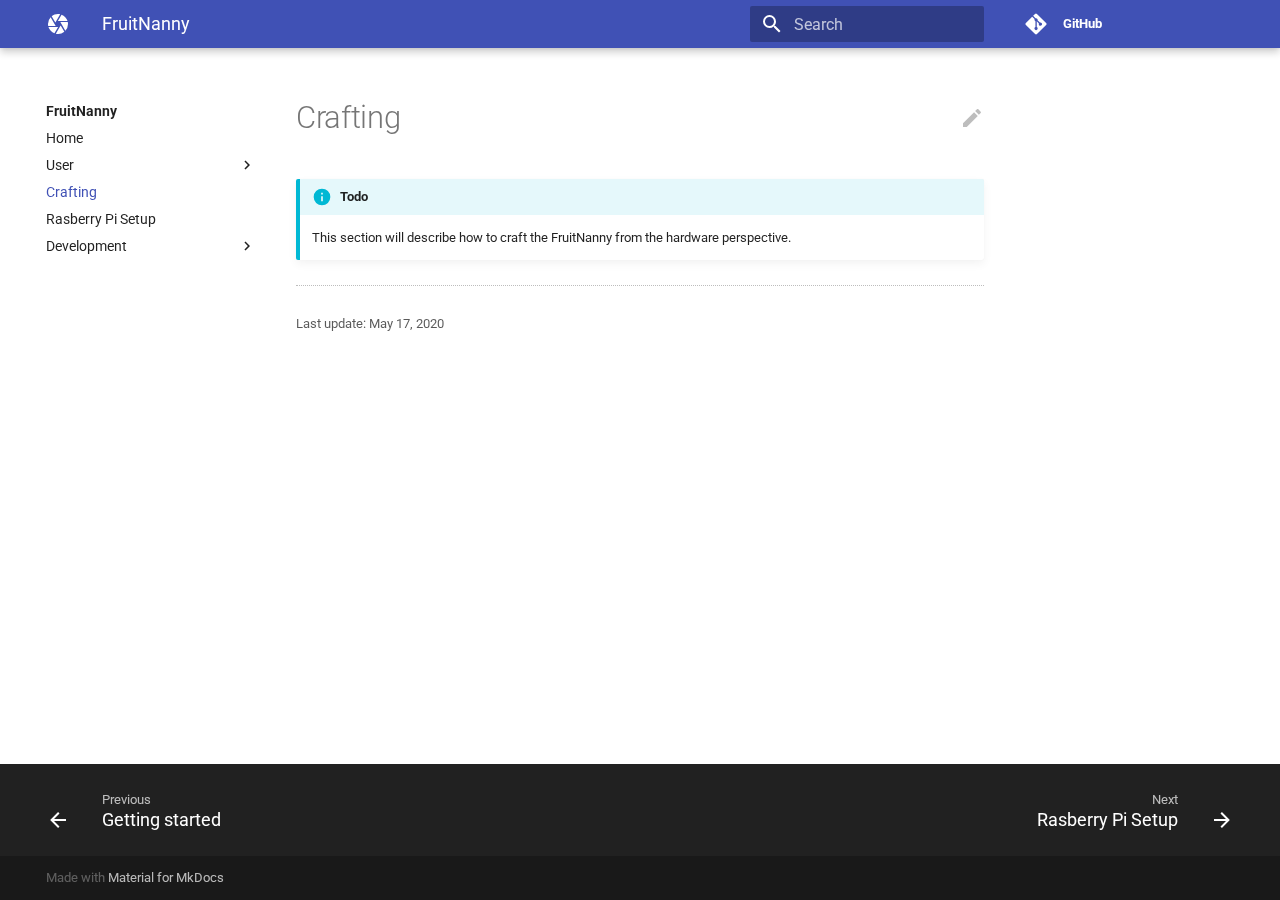
==== commit 4ec611c9: "Publish commit b1d8faa5faf02eda1cc21e9c7b44ade8ec1816f2" ====
--- a/crafting/index.html
+++ b/crafting/index.html
@@ -9,7 +9,7 @@
       <meta name="viewport" content="width=device-width,initial-scale=1">
       
       
-        <link rel="canonical" href="https://fruitnanny.github.com/crafting/">
+        <link rel="canonical" href="https://fruitnanny.github.io/crafting/">
       
       
       <link rel="shortcut icon" href="../images/favicon.png">
@@ -61,7 +61,7 @@
     
       <header class="md-header" data-md-component="header">
   <nav class="md-header-nav md-grid" aria-label="Header">
-    <a href="https://fruitnanny.github.com/" title="FruitNanny" class="md-header-nav__button md-logo" aria-label="FruitNanny">
+    <a href="https://fruitnanny.github.io/" title="FruitNanny" class="md-header-nav__button md-logo" aria-label="FruitNanny">
       
   
   <svg xmlns="http://www.w3.org/2000/svg" viewBox="0 0 24 24"><path d="M13.73 15l-3.9 6.76a9.984 9.984 0 008.49-2.01l-3.66-6.35M2.46 15c.92 2.92 3.15 5.26 5.99 6.34L12.12 15m-3.58-3l-3.9-6.75A9.855 9.855 0 002 12c0 .68.07 1.35.2 2h7.49m12.11-4h-7.49l.29.5 4.76 8.25A9.93 9.93 0 0022 12c0-.69-.07-1.36-.2-2m-.26-1c-.92-2.93-3.15-5.26-5.99-6.34L11.88 9M9.4 10.5l4.77-8.26C13.47 2.09 12.75 2 12 2c-2.4 0-4.6.84-6.32 2.25l3.66 6.35.06-.1z"/></svg>
@@ -148,7 +148,7 @@
                   <div class="md-sidebar__inner">
                     <nav class="md-nav md-nav--primary" aria-label="Navigation" data-md-level="0">
   <label class="md-nav__title" for="__drawer">
-    <a href="https://fruitnanny.github.com/" title="FruitNanny" class="md-nav__button md-logo" aria-label="FruitNanny">
+    <a href="https://fruitnanny.github.io/" title="FruitNanny" class="md-nav__button md-logo" aria-label="FruitNanny">
       
   
   <svg xmlns="http://www.w3.org/2000/svg" viewBox="0 0 24 24"><path d="M13.73 15l-3.9 6.76a9.984 9.984 0 008.49-2.01l-3.66-6.35M2.46 15c.92 2.92 3.15 5.26 5.99 6.34L12.12 15m-3.58-3l-3.9-6.75A9.855 9.855 0 002 12c0 .68.07 1.35.2 2h7.49m12.11-4h-7.49l.29.5 4.76 8.25A9.93 9.93 0 0022 12c0-.69-.07-1.36-.2-2m-.26-1c-.92-2.93-3.15-5.26-5.99-6.34L11.88 9M9.4 10.5l4.77-8.26C13.47 2.09 12.75 2 12 2c-2.4 0-4.6.84-6.32 2.25l3.66 6.35.06-.1z"/></svg>
@@ -188,6 +188,48 @@
       
       
 
+
+  <li class="md-nav__item md-nav__item--nested">
+    
+      <input class="md-nav__toggle md-toggle" data-md-toggle="nav-2" type="checkbox" id="nav-2">
+    
+    <label class="md-nav__link" for="nav-2">
+      User
+      <span class="md-nav__icon md-icon">
+        <svg xmlns="http://www.w3.org/2000/svg" viewBox="0 0 24 24"><path d="M8.59 16.58L13.17 12 8.59 7.41 10 6l6 6-6 6-1.41-1.42z"/></svg>
+      </span>
+    </label>
+    <nav class="md-nav" aria-label="User" data-md-level="1">
+      <label class="md-nav__title" for="nav-2">
+        <span class="md-nav__icon md-icon">
+          <svg xmlns="http://www.w3.org/2000/svg" viewBox="0 0 24 24"><path d="M20 11v2H8l5.5 5.5-1.42 1.42L4.16 12l7.92-7.92L13.5 5.5 8 11h12z"/></svg>
+        </span>
+        User
+      </label>
+      <ul class="md-nav__list" data-md-scrollfix>
+        
+        
+          
+          
+          
+
+
+  <li class="md-nav__item">
+    <a href="../user/getting-started/" title="Getting started" class="md-nav__link">
+      Getting started
+    </a>
+  </li>
+
+        
+      </ul>
+    </nav>
+  </li>
+
+    
+      
+      
+      
+
   
 
 
@@ -224,16 +266,16 @@
 
   <li class="md-nav__item md-nav__item--nested">
     
-      <input class="md-nav__toggle md-toggle" data-md-toggle="nav-4" type="checkbox" id="nav-4">
-    
-    <label class="md-nav__link" for="nav-4">
+      <input class="md-nav__toggle md-toggle" data-md-toggle="nav-5" type="checkbox" id="nav-5">
+    
+    <label class="md-nav__link" for="nav-5">
       Development
       <span class="md-nav__icon md-icon">
         <svg xmlns="http://www.w3.org/2000/svg" viewBox="0 0 24 24"><path d="M8.59 16.58L13.17 12 8.59 7.41 10 6l6 6-6 6-1.41-1.42z"/></svg>
       </span>
     </label>
     <nav class="md-nav" aria-label="Development" data-md-level="1">
-      <label class="md-nav__title" for="nav-4">
+      <label class="md-nav__title" for="nav-5">
         <span class="md-nav__icon md-icon">
           <svg xmlns="http://www.w3.org/2000/svg" viewBox="0 0 24 24"><path d="M20 11v2H8l5.5 5.5-1.42 1.42L4.16 12l7.92-7.92L13.5 5.5 8 11h12z"/></svg>
         </span>
@@ -298,7 +340,7 @@
             <article class="md-content__inner md-typeset">
               
                 
-                  <a href="https://github.com/fruitnanny/fruitnanny.github.io/edit/docs/source/crafting.md" title="Edit this page" class="md-content__button md-icon">
+                  <a href="https://github.com/fruitnanny/fruitnanny.github.io/edit/source/docs/crafting.md" title="Edit this page" class="md-content__button md-icon">
                     <svg xmlns="http://www.w3.org/2000/svg" viewBox="0 0 24 24"><path d="M20.71 7.04c.39-.39.39-1.04 0-1.41l-2.34-2.34c-.37-.39-1.02-.39-1.41 0l-1.84 1.83 3.75 3.75M3 17.25V21h3.75L17.81 9.93l-3.75-3.75L3 17.25z"/></svg>
                   </a>
                 
@@ -343,7 +385,7 @@
     <div class="md-footer-nav">
       <nav class="md-footer-nav__inner md-grid" aria-label="Footer">
         
-          <a href=".." title="Home" class="md-footer-nav__link md-footer-nav__link--prev" rel="prev">
+          <a href="../user/getting-started/" title="Getting started" class="md-footer-nav__link md-footer-nav__link--prev" rel="prev">
             <div class="md-footer-nav__button md-icon">
               <svg xmlns="http://www.w3.org/2000/svg" viewBox="0 0 24 24"><path d="M20 11v2H8l5.5 5.5-1.42 1.42L4.16 12l7.92-7.92L13.5 5.5 8 11h12z"/></svg>
             </div>
@@ -352,7 +394,7 @@
                 <span class="md-footer-nav__direction">
                   Previous
                 </span>
-                Home
+                Getting started
               </div>
             </div>
           </a>
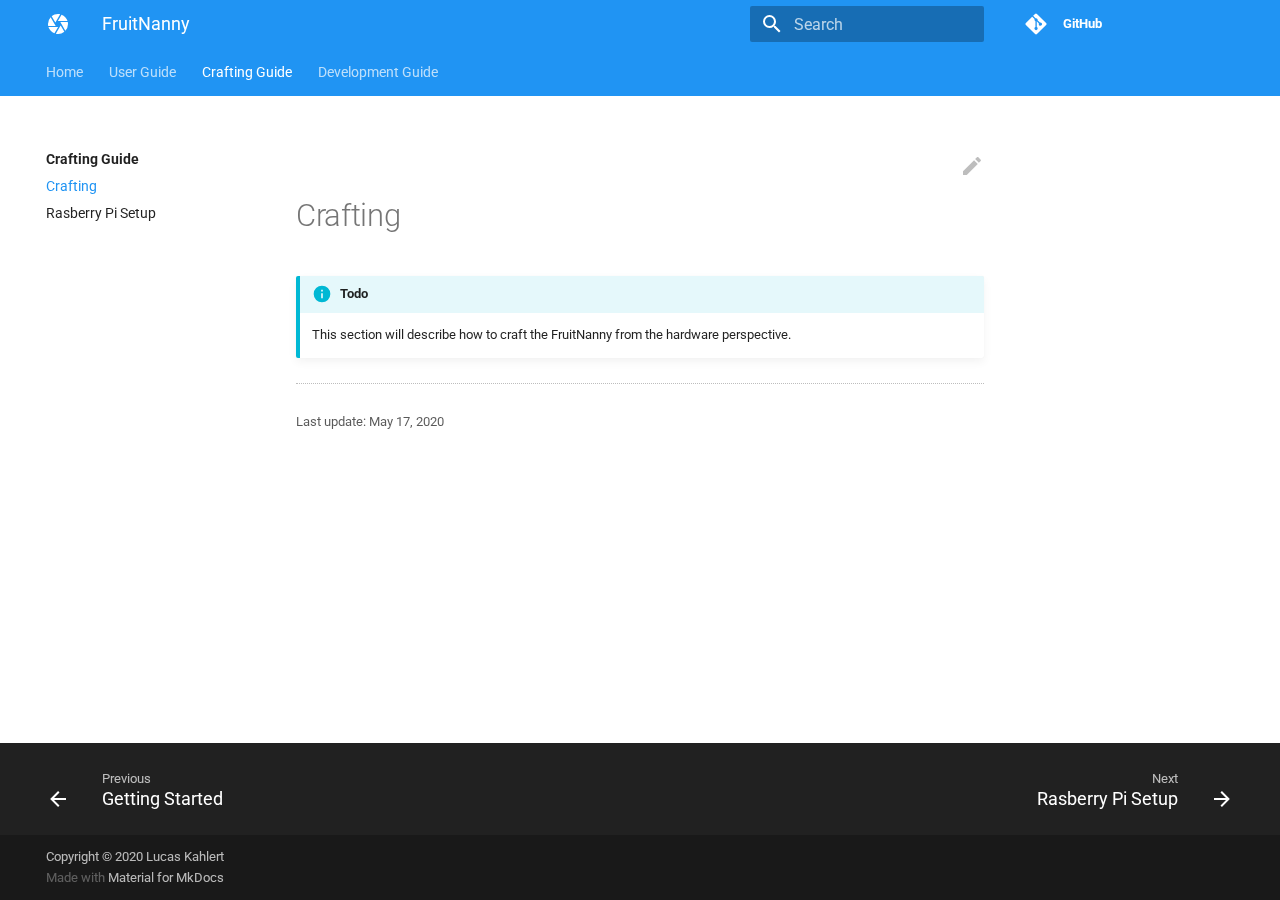
==== commit 2ccfc10d: "Publish commit 06ac283dbdd29cefbff45846384d331982121145" ====
--- a/crafting/index.html
+++ b/crafting/index.html
@@ -23,6 +23,12 @@
     
       <link rel="stylesheet" href="../assets/stylesheets/main.4b9ffd7b.min.css">
       
+        <link rel="stylesheet" href="../assets/stylesheets/palette.b79bcd20.min.css">
+      
+      
+        
+        
+        <meta name="theme-color" content="#2196f3">
       
     
     
@@ -35,6 +41,8 @@
     
     
     
+      <link rel="stylesheet" href="../css/extra.css">
+    
     
       
     
@@ -42,7 +50,9 @@
   </head>
   
   
-    <body dir="ltr">
+    
+    
+    <body dir="ltr" data-md-color-primary="blue" data-md-color-accent="pink">
   
     <input class="md-toggle" data-md-toggle="drawer" type="checkbox" id="__drawer" autocomplete="off">
     <input class="md-toggle" data-md-toggle="search" type="checkbox" id="__search" autocomplete="off">
@@ -138,6 +148,67 @@
       
       
         
+          
+
+  
+
+<nav class="md-tabs md-tabs--active" aria-label="Tabs" data-md-component="tabs">
+  <div class="md-tabs__inner md-grid">
+    <ul class="md-tabs__list">
+      
+        
+  <li class="md-tabs__item">
+    
+      <a href=".." class="md-tabs__link">
+        Home
+      </a>
+    
+  </li>
+
+      
+        
+  
+  
+    <li class="md-tabs__item">
+      
+        <a href="../user/getting-started/" class="md-tabs__link">
+          User Guide
+        </a>
+      
+    </li>
+  
+
+      
+        
+  
+  
+    <li class="md-tabs__item">
+      
+        <a href="./" class="md-tabs__link md-tabs__link--active">
+          Crafting Guide
+        </a>
+      
+    </li>
+  
+
+      
+        
+  
+  
+    <li class="md-tabs__item">
+      
+        <a href="../development/api/" class="md-tabs__link">
+          Development Guide
+        </a>
+      
+    </li>
+  
+
+      
+    </ul>
+  </div>
+</nav>
+        
       
       <main class="md-main" data-md-component="main">
         <div class="md-main__inner md-grid">
@@ -194,17 +265,17 @@
       <input class="md-nav__toggle md-toggle" data-md-toggle="nav-2" type="checkbox" id="nav-2">
     
     <label class="md-nav__link" for="nav-2">
-      User
+      User Guide
       <span class="md-nav__icon md-icon">
         <svg xmlns="http://www.w3.org/2000/svg" viewBox="0 0 24 24"><path d="M8.59 16.58L13.17 12 8.59 7.41 10 6l6 6-6 6-1.41-1.42z"/></svg>
       </span>
     </label>
-    <nav class="md-nav" aria-label="User" data-md-level="1">
+    <nav class="md-nav" aria-label="User Guide" data-md-level="1">
       <label class="md-nav__title" for="nav-2">
         <span class="md-nav__icon md-icon">
           <svg xmlns="http://www.w3.org/2000/svg" viewBox="0 0 24 24"><path d="M20 11v2H8l5.5 5.5-1.42 1.42L4.16 12l7.92-7.92L13.5 5.5 8 11h12z"/></svg>
         </span>
-        User
+        User Guide
       </label>
       <ul class="md-nav__list" data-md-scrollfix>
         
@@ -215,8 +286,8 @@
 
 
   <li class="md-nav__item">
-    <a href="../user/getting-started/" title="Getting started" class="md-nav__link">
-      Getting started
+    <a href="../user/getting-started/" title="Getting Started" class="md-nav__link">
+      Getting Started
     </a>
   </li>
 
@@ -233,53 +304,85 @@
   
 
 
-  <li class="md-nav__item md-nav__item--active">
-    
-    <input class="md-nav__toggle md-toggle" data-md-toggle="toc" type="checkbox" id="__toc">
-    
-      
-    
-    
-    <a href="./" title="Crafting" class="md-nav__link md-nav__link--active">
-      Crafting
-    </a>
-    
-  </li>
-
-    
-      
-      
-      
-
-
-  <li class="md-nav__item">
-    <a href="../setup/" title="Rasberry Pi Setup" class="md-nav__link">
-      Rasberry Pi Setup
-    </a>
-  </li>
-
-    
-      
-      
-      
-
-
-  <li class="md-nav__item md-nav__item--nested">
-    
-      <input class="md-nav__toggle md-toggle" data-md-toggle="nav-5" type="checkbox" id="nav-5">
-    
-    <label class="md-nav__link" for="nav-5">
-      Development
+  <li class="md-nav__item md-nav__item--active md-nav__item--nested">
+    
+      <input class="md-nav__toggle md-toggle" data-md-toggle="nav-3" type="checkbox" id="nav-3" checked>
+    
+    <label class="md-nav__link" for="nav-3">
+      Crafting Guide
       <span class="md-nav__icon md-icon">
         <svg xmlns="http://www.w3.org/2000/svg" viewBox="0 0 24 24"><path d="M8.59 16.58L13.17 12 8.59 7.41 10 6l6 6-6 6-1.41-1.42z"/></svg>
       </span>
     </label>
-    <nav class="md-nav" aria-label="Development" data-md-level="1">
-      <label class="md-nav__title" for="nav-5">
+    <nav class="md-nav" aria-label="Crafting Guide" data-md-level="1">
+      <label class="md-nav__title" for="nav-3">
         <span class="md-nav__icon md-icon">
           <svg xmlns="http://www.w3.org/2000/svg" viewBox="0 0 24 24"><path d="M20 11v2H8l5.5 5.5-1.42 1.42L4.16 12l7.92-7.92L13.5 5.5 8 11h12z"/></svg>
         </span>
-        Development
+        Crafting Guide
+      </label>
+      <ul class="md-nav__list" data-md-scrollfix>
+        
+        
+          
+          
+          
+
+  
+
+
+  <li class="md-nav__item md-nav__item--active">
+    
+    <input class="md-nav__toggle md-toggle" data-md-toggle="toc" type="checkbox" id="__toc">
+    
+      
+    
+    
+    <a href="./" title="Crafting" class="md-nav__link md-nav__link--active">
+      Crafting
+    </a>
+    
+  </li>
+
+        
+          
+          
+          
+
+
+  <li class="md-nav__item">
+    <a href="../setup/" title="Rasberry Pi Setup" class="md-nav__link">
+      Rasberry Pi Setup
+    </a>
+  </li>
+
+        
+      </ul>
+    </nav>
+  </li>
+
+    
+      
+      
+      
+
+
+  <li class="md-nav__item md-nav__item--nested">
+    
+      <input class="md-nav__toggle md-toggle" data-md-toggle="nav-4" type="checkbox" id="nav-4">
+    
+    <label class="md-nav__link" for="nav-4">
+      Development Guide
+      <span class="md-nav__icon md-icon">
+        <svg xmlns="http://www.w3.org/2000/svg" viewBox="0 0 24 24"><path d="M8.59 16.58L13.17 12 8.59 7.41 10 6l6 6-6 6-1.41-1.42z"/></svg>
+      </span>
+    </label>
+    <nav class="md-nav" aria-label="Development Guide" data-md-level="1">
+      <label class="md-nav__title" for="nav-4">
+        <span class="md-nav__icon md-icon">
+          <svg xmlns="http://www.w3.org/2000/svg" viewBox="0 0 24 24"><path d="M20 11v2H8l5.5 5.5-1.42 1.42L4.16 12l7.92-7.92L13.5 5.5 8 11h12z"/></svg>
+        </span>
+        Development Guide
       </label>
       <ul class="md-nav__list" data-md-scrollfix>
         
@@ -385,7 +488,7 @@
     <div class="md-footer-nav">
       <nav class="md-footer-nav__inner md-grid" aria-label="Footer">
         
-          <a href="../user/getting-started/" title="Getting started" class="md-footer-nav__link md-footer-nav__link--prev" rel="prev">
+          <a href="../user/getting-started/" title="Getting Started" class="md-footer-nav__link md-footer-nav__link--prev" rel="prev">
             <div class="md-footer-nav__button md-icon">
               <svg xmlns="http://www.w3.org/2000/svg" viewBox="0 0 24 24"><path d="M20 11v2H8l5.5 5.5-1.42 1.42L4.16 12l7.92-7.92L13.5 5.5 8 11h12z"/></svg>
             </div>
@@ -394,7 +497,7 @@
                 <span class="md-footer-nav__direction">
                   Previous
                 </span>
-                Getting started
+                Getting Started
               </div>
             </div>
           </a>
@@ -421,6 +524,10 @@
     <div class="md-footer-meta__inner md-grid">
       <div class="md-footer-copyright">
         
+          <div class="md-footer-copyright__highlight">
+            Copyright © 2020 Lucas Kahlert
+          </div>
+        
         Made with
         <a href="https://squidfunk.github.io/mkdocs-material/" target="_blank" rel="noopener">
           Material for MkDocs
@@ -439,7 +546,7 @@
       <script>
         app = initialize({
           base: "..",
-          features: [],
+          features: ["tabs"],
           search: Object.assign({
             worker: "../assets/javascripts/worker/search.37585f48.min.js"
           }, typeof search !== "undefined" && search)
--- a/assets/stylesheets/palette.b79bcd20.min.css
+++ b/assets/stylesheets/palette.b79bcd20.min.css
@@ -0,0 +1,3 @@
+[data-md-color-primary=red]{--md-primary-fg-color: hsla(1deg, 83%, 63%, 1);--md-primary-fg-color--light: hsla(0deg, 73%, 77%, 1);--md-primary-fg-color--dark: hsla(1deg, 77%, 55%, 1);--md-primary-bg-color: var(--md-default-bg-color);--md-primary-bg-color--light: var(--md-default-bg-color--light)}[data-md-color-primary=pink]{--md-primary-fg-color: hsla(340deg, 82%, 52%, 1);--md-primary-fg-color--light: hsla(340deg, 82%, 76%, 1);--md-primary-fg-color--dark: hsla(336deg, 78%, 43%, 1);--md-primary-bg-color: var(--md-default-bg-color);--md-primary-bg-color--light: var(--md-default-bg-color--light)}[data-md-color-primary=purple]{--md-primary-fg-color: hsla(291deg, 47%, 51%, 1);--md-primary-fg-color--light: hsla(291deg, 47%, 71%, 1);--md-primary-fg-color--dark: hsla(287deg, 65%, 40%, 1);--md-primary-bg-color: var(--md-default-bg-color);--md-primary-bg-color--light: var(--md-default-bg-color--light)}[data-md-color-primary=deep-purple]{--md-primary-fg-color: hsla(262deg, 47%, 55%, 1);--md-primary-fg-color--light: hsla(261deg, 46%, 74%, 1);--md-primary-fg-color--dark: hsla(262deg, 52%, 47%, 1);--md-primary-bg-color: var(--md-default-bg-color);--md-primary-bg-color--light: var(--md-default-bg-color--light)}[data-md-color-primary=indigo]{--md-primary-fg-color: hsla(231deg, 48%, 48%, 1);--md-primary-fg-color--light: hsla(231deg, 44%, 74%, 1);--md-primary-fg-color--dark: hsla(232deg, 54%, 41%, 1);--md-primary-bg-color: var(--md-default-bg-color);--md-primary-bg-color--light: var(--md-default-bg-color--light)}[data-md-color-primary=blue]{--md-primary-fg-color: hsla(207deg, 90%, 54%, 1);--md-primary-fg-color--light: hsla(207deg, 90%, 77%, 1);--md-primary-fg-color--dark: hsla(210deg, 79%, 46%, 1);--md-primary-bg-color: var(--md-default-bg-color);--md-primary-bg-color--light: var(--md-default-bg-color--light)}[data-md-color-primary=light-blue]{--md-primary-fg-color: hsla(199deg, 98%, 48%, 1);--md-primary-fg-color--light: hsla(199deg, 92%, 74%, 1);--md-primary-fg-color--dark: hsla(201deg, 98%, 41%, 1);--md-primary-bg-color: var(--md-default-bg-color);--md-primary-bg-color--light: var(--md-default-bg-color--light)}[data-md-color-primary=cyan]{--md-primary-fg-color: hsla(187deg, 100%, 42%, 1);--md-primary-fg-color--light: hsla(187deg, 72%, 71%, 1);--md-primary-fg-color--dark: hsla(186deg, 100%, 33%, 1);--md-primary-bg-color: var(--md-default-bg-color);--md-primary-bg-color--light: var(--md-default-bg-color--light)}[data-md-color-primary=teal]{--md-primary-fg-color: hsla(174deg, 100%, 29%, 1);--md-primary-fg-color--light: hsla(174deg, 42%, 65%, 1);--md-primary-fg-color--dark: hsla(173deg, 100%, 24%, 1);--md-primary-bg-color: var(--md-default-bg-color);--md-primary-bg-color--light: var(--md-default-bg-color--light)}[data-md-color-primary=green]{--md-primary-fg-color: hsla(122deg, 39%, 49%, 1);--md-primary-fg-color--light: hsla(122deg, 37%, 74%, 1);--md-primary-fg-color--dark: hsla(123deg, 43%, 39%, 1);--md-primary-bg-color: var(--md-default-bg-color);--md-primary-bg-color--light: var(--md-default-bg-color--light)}[data-md-color-primary=light-green]{--md-primary-fg-color: hsla(88deg, 50%, 53%, 1);--md-primary-fg-color--light: hsla(88deg, 50%, 76%, 1);--md-primary-fg-color--dark: hsla(92deg, 48%, 42%, 1);--md-primary-bg-color: var(--md-default-bg-color);--md-primary-bg-color--light: var(--md-default-bg-color--light)}[data-md-color-primary=lime]{--md-primary-fg-color: hsla(66deg, 70%, 54%, 1);--md-primary-fg-color--light: hsla(66deg, 71%, 77%, 1);--md-primary-fg-color--dark: hsla(62deg, 61%, 44%, 1);--md-primary-bg-color: var(--md-default-fg-color);--md-primary-bg-color--light: var(--md-default-fg-color--light)}[data-md-color-primary=yellow]{--md-primary-fg-color: hsla(54deg, 100%, 62%, 1);--md-primary-fg-color--light: hsla(54deg, 100%, 81%, 1);--md-primary-fg-color--dark: hsla(43deg, 96%, 58%, 1);--md-primary-bg-color: var(--md-default-fg-color);--md-primary-bg-color--light: var(--md-default-fg-color--light)}[data-md-color-primary=amber]{--md-primary-fg-color: hsla(45deg, 100%, 51%, 1);--md-primary-fg-color--light: hsla(45deg, 100%, 75%, 1);--md-primary-fg-color--dark: hsla(38deg, 100%, 50%, 1);--md-primary-bg-color: var(--md-default-fg-color);--md-primary-bg-color--light: var(--md-default-fg-color--light)}[data-md-color-primary=orange]{--md-primary-fg-color: hsla(36deg, 100%, 57%, 1);--md-primary-fg-color--light: hsla(36deg, 100%, 75%, 1);--md-primary-fg-color--dark: hsla(33deg, 100%, 49%, 1);--md-primary-bg-color: var(--md-default-fg-color);--md-primary-bg-color--light: var(--md-default-fg-color--light)}[data-md-color-primary=deep-orange]{--md-primary-fg-color: hsla(14deg, 100%, 63%, 1);--md-primary-fg-color--light: hsla(14deg, 100%, 78%, 1);--md-primary-fg-color--dark: hsla(14deg, 91%, 54%, 1);--md-primary-bg-color: var(--md-default-bg-color);--md-primary-bg-color--light: var(--md-default-bg-color--light)}[data-md-color-primary=brown]{--md-primary-fg-color: hsla(16deg, 25%, 38%, 1);--md-primary-fg-color--light: hsla(15deg, 15%, 69%, 1);--md-primary-fg-color--dark: hsla(14deg, 26%, 29%, 1);--md-primary-bg-color: var(--md-default-bg-color);--md-primary-bg-color--light: var(--md-default-bg-color--light)}[data-md-color-primary=grey]{--md-primary-fg-color: hsla(0deg, 0%, 46%, 1);--md-primary-fg-color--light: hsla(0deg, 0%, 93%, 1);--md-primary-fg-color--dark: hsla(0deg, 0%, 38%, 1);--md-primary-bg-color: var(--md-default-bg-color);--md-primary-bg-color--light: var(--md-default-bg-color--light)}[data-md-color-primary=blue-grey]{--md-primary-fg-color: hsla(199deg, 18%, 40%, 1);--md-primary-fg-color--light: hsla(200deg, 15%, 73%, 1);--md-primary-fg-color--dark: hsla(199deg, 18%, 33%, 1);--md-primary-bg-color: var(--md-default-bg-color);--md-primary-bg-color--light: var(--md-default-bg-color--light)}[data-md-color-primary=white]{--md-primary-fg-color: hsla(231deg, 48%, 48%, 1);--md-primary-fg-color--light: hsla(230deg, 44%, 64%, 1);--md-primary-fg-color--dark: hsla(232deg, 54%, 41%, 1);--md-primary-bg-color: var(--md-default-bg-color);--md-primary-bg-color--light: var(--md-default-bg-color--light)}[data-md-color-primary=white] .md-header{color:var(--md-default-fg-color);background-color:var(--md-default-bg-color)}[data-md-color-primary=white] .md-hero{color:var(--md-default-fg-color);background-color:var(--md-default-bg-color)}[data-md-color-primary=white] .md-hero--expand{border-bottom:.05rem solid var(--md-default-fg-color--lightest)}@media screen and (max-width: 59.9375em){[data-md-color-primary=white] .md-nav__source{color:var(--md-default-fg-color);background-color:var(--md-default-fg-color--lightest)}}@media screen and (min-width: 60em){[data-md-color-primary=white] .md-search__input{background-color:var(--md-default-fg-color--lightest)}[data-md-color-primary=white] .md-search__input+.md-search__icon{color:var(--md-default-fg-color)}[data-md-color-primary=white] .md-search__input::-webkit-input-placeholder{color:var(--md-default-fg-color--light)}[data-md-color-primary=white] .md-search__input::-moz-placeholder{color:var(--md-default-fg-color--light)}[data-md-color-primary=white] .md-search__input::-ms-input-placeholder{color:var(--md-default-fg-color--light)}[data-md-color-primary=white] .md-search__input::placeholder{color:var(--md-default-fg-color--light)}[data-md-color-primary=white] .md-search__input:hover{background-color:var(--md-default-fg-color--lighter)}}@media screen and (max-width: 76.1875em){html [data-md-color-primary=white] .md-nav--primary .md-nav__title[for=__drawer]{color:var(--md-default-fg-color);background-color:var(--md-default-bg-color)}[data-md-color-primary=white] .md-hero{border-bottom:.05rem solid var(--md-default-fg-color--lightest)}}@media screen and (min-width: 76.25em){[data-md-color-primary=white] .md-tabs{color:var(--md-default-fg-color);background-color:var(--md-default-bg-color);border-bottom:.05rem solid var(--md-default-fg-color--lightest)}}[data-md-color-primary=black]{--md-primary-fg-color: hsla(231deg, 48%, 48%, 1);--md-primary-fg-color--light: hsla(230deg, 44%, 64%, 1);--md-primary-fg-color--dark: hsla(232deg, 54%, 41%, 1);--md-primary-bg-color: var(--md-default-bg-color);--md-primary-bg-color--light: var(--md-default-bg-color--light)}[data-md-color-primary=black] .md-header{background-color:#000}[data-md-color-primary=black] .md-hero{background-color:#000}@media screen and (max-width: 59.9375em){[data-md-color-primary=black] .md-nav__source{background-color:var(--md-default-fg-color)}}@media screen and (min-width: 60em){[data-md-color-primary=black] .md-search__input{background-color:var(--md-default-bg-color--lighter)}[data-md-color-primary=black] .md-search__input:hover{background-color:var(--md-default-bg-color--lightest)}}@media screen and (max-width: 76.1875em){html [data-md-color-primary=black] .md-nav--primary .md-nav__title[for=__drawer]{background-color:#000}}@media screen and (min-width: 76.25em){[data-md-color-primary=black] .md-tabs{background-color:#000}}[data-md-color-accent=red]{--md-accent-fg-color: hsla(348deg, 100%, 55%, 1);--md-accent-fg-color--transparent: hsla(348deg, 100%, 55%, 0.1);--md-accent-bg-color: var(--md-default-bg-color);--md-accent-bg-color--light: var(--md-default-bg-color--light)}[data-md-color-accent=pink]{--md-accent-fg-color: hsla(339deg, 100%, 48%, 1);--md-accent-fg-color--transparent: hsla(339deg, 100%, 48%, 0.1);--md-accent-bg-color: var(--md-default-bg-color);--md-accent-bg-color--light: var(--md-default-bg-color--light)}[data-md-color-accent=purple]{--md-accent-fg-color: hsla(291deg, 96%, 62%, 1);--md-accent-fg-color--transparent: hsla(291deg, 96%, 62%, 0.1);--md-accent-bg-color: var(--md-default-bg-color);--md-accent-bg-color--light: var(--md-default-bg-color--light)}[data-md-color-accent=deep-purple]{--md-accent-fg-color: hsla(256deg, 100%, 65%, 1);--md-accent-fg-color--transparent: hsla(256deg, 100%, 65%, 0.1);--md-accent-bg-color: var(--md-default-bg-color);--md-accent-bg-color--light: var(--md-default-bg-color--light)}[data-md-color-accent=indigo]{--md-accent-fg-color: hsla(231deg, 99%, 66%, 1);--md-accent-fg-color--transparent: hsla(231deg, 99%, 66%, 0.1);--md-accent-bg-color: var(--md-default-bg-color);--md-accent-bg-color--light: var(--md-default-bg-color--light)}[data-md-color-accent=blue]{--md-accent-fg-color: hsla(218deg, 100%, 63%, 1);--md-accent-fg-color--transparent: hsla(218deg, 100%, 63%, 0.1);--md-accent-bg-color: var(--md-default-bg-color);--md-accent-bg-color--light: var(--md-default-bg-color--light)}[data-md-color-accent=light-blue]{--md-accent-fg-color: hsla(203deg, 100%, 46%, 1);--md-accent-fg-color--transparent: hsla(203deg, 100%, 46%, 0.1);--md-accent-bg-color: var(--md-default-bg-color);--md-accent-bg-color--light: var(--md-default-bg-color--light)}[data-md-color-accent=cyan]{--md-accent-fg-color: hsla(188deg, 100%, 42%, 1);--md-accent-fg-color--transparent: hsla(188deg, 100%, 42%, 0.1);--md-accent-bg-color: var(--md-default-bg-color);--md-accent-bg-color--light: var(--md-default-bg-color--light)}[data-md-color-accent=teal]{--md-accent-fg-color: hsla(172deg, 100%, 37%, 1);--md-accent-fg-color--transparent: hsla(172deg, 100%, 37%, 0.1);--md-accent-bg-color: var(--md-default-bg-color);--md-accent-bg-color--light: var(--md-default-bg-color--light)}[data-md-color-accent=green]{--md-accent-fg-color: hsla(145deg, 100%, 39%, 1);--md-accent-fg-color--transparent: hsla(145deg, 100%, 39%, 0.1);--md-accent-bg-color: var(--md-default-bg-color);--md-accent-bg-color--light: var(--md-default-bg-color--light)}[data-md-color-accent=light-green]{--md-accent-fg-color: hsla(97deg, 81%, 48%, 1);--md-accent-fg-color--transparent: hsla(97deg, 81%, 48%, 0.1);--md-accent-bg-color: var(--md-default-bg-color);--md-accent-bg-color--light: var(--md-default-bg-color--light)}[data-md-color-accent=lime]{--md-accent-fg-color: hsla(75deg, 100%, 46%, 1);--md-accent-fg-color--transparent: hsla(75deg, 100%, 46%, 0.1);--md-accent-bg-color: var(--md-default-fg-color);--md-accent-bg-color--light: var(--md-default-fg-color--light)}[data-md-color-accent=yellow]{--md-accent-fg-color: hsla(50deg, 100%, 50%, 1);--md-accent-fg-color--transparent: hsla(50deg, 100%, 50%, 0.1);--md-accent-bg-color: var(--md-default-fg-color);--md-accent-bg-color--light: var(--md-default-fg-color--light)}[data-md-color-accent=amber]{--md-accent-fg-color: hsla(40deg, 100%, 50%, 1);--md-accent-fg-color--transparent: hsla(40deg, 100%, 50%, 0.1);--md-accent-bg-color: var(--md-default-fg-color);--md-accent-bg-color--light: var(--md-default-fg-color--light)}[data-md-color-accent=orange]{--md-accent-fg-color: hsla(34deg, 100%, 50%, 1);--md-accent-fg-color--transparent: hsla(34deg, 100%, 50%, 0.1);--md-accent-bg-color: var(--md-default-fg-color);--md-accent-bg-color--light: var(--md-default-fg-color--light)}[data-md-color-accent=deep-orange]{--md-accent-fg-color: hsla(14deg, 100%, 63%, 1);--md-accent-fg-color--transparent: hsla(14deg, 100%, 63%, 0.1);--md-accent-bg-color: var(--md-default-bg-color);--md-accent-bg-color--light: var(--md-default-bg-color--light)}
+
+/*# sourceMappingURL=palette.b79bcd20.min.css.map*/--- a/css/extra.css
+++ b/css/extra.css
@@ -0,0 +1,24 @@
+/* Clear floating elements for each headline */
+h1, h2, h3, h4, h5, h6 {
+	clear: both;
+}
+
+/* Elevate images and rounded corners */
+img {
+	box-shadow: 0 .2rem .5rem rgba(0,0,0,.1),0 0 .1rem rgba(0,0,0,.2);
+	border-radius: 0.1rem;
+}
+
+/* Center all images inside content block */
+.md-content img {
+	display: block;
+	margin-left: auto;
+	margin-right: auto;
+
+}
+
+img.float-right {
+	width: 30%;
+	float: right;
+	margin-left: 1rem;
+}
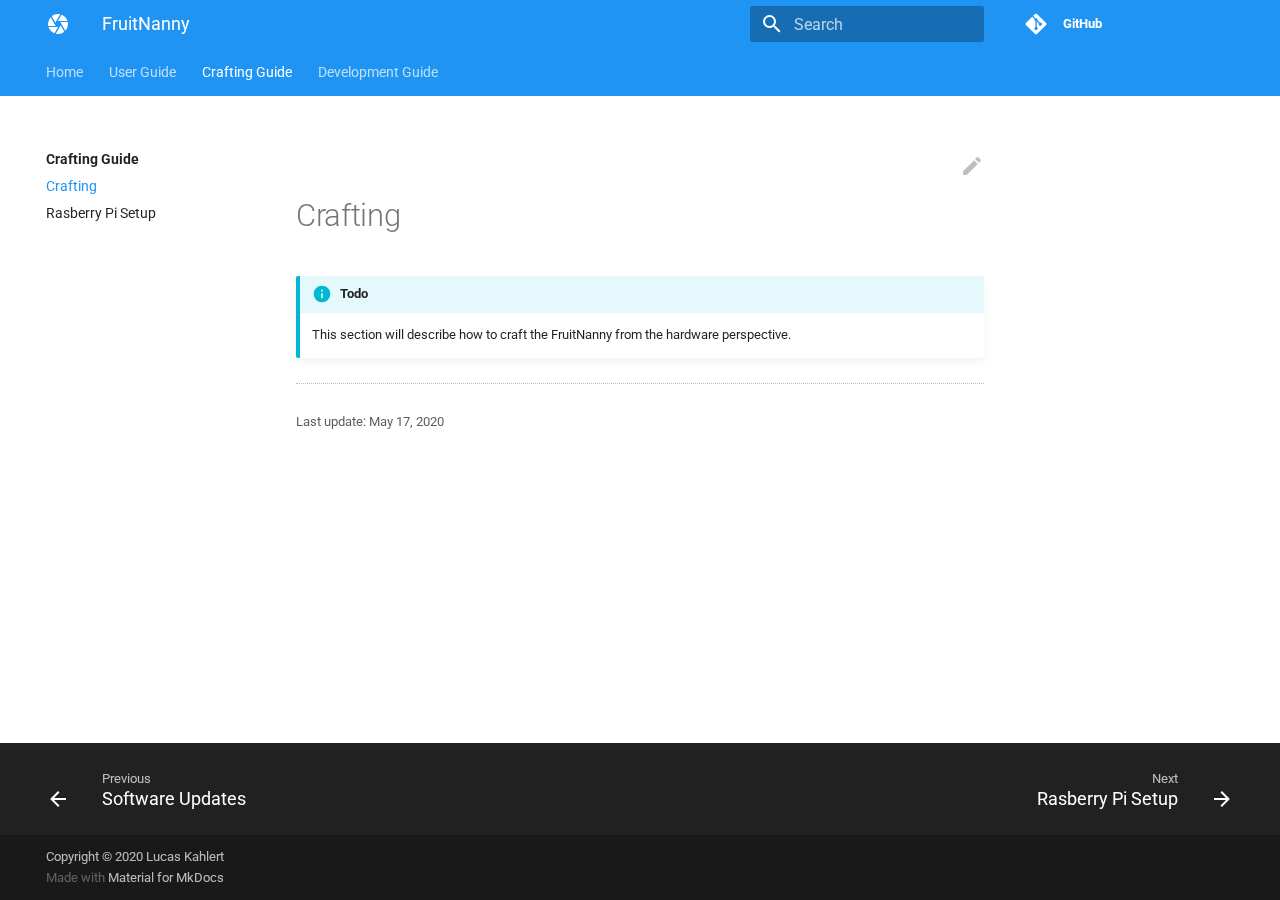
==== commit df870079: "Publish commit e1aa9b8aa72cdc109578bd0bab4ca74c7e0e9795" ====
--- a/crafting/index.html
+++ b/crafting/index.html
@@ -292,6 +292,30 @@
   </li>
 
         
+          
+          
+          
+
+
+  <li class="md-nav__item">
+    <a href="../user/network/" title="Network Configuration" class="md-nav__link">
+      Network Configuration
+    </a>
+  </li>
+
+        
+          
+          
+          
+
+
+  <li class="md-nav__item">
+    <a href="../user/updates/" title="Software Updates" class="md-nav__link">
+      Software Updates
+    </a>
+  </li>
+
+        
       </ul>
     </nav>
   </li>
@@ -488,7 +512,7 @@
     <div class="md-footer-nav">
       <nav class="md-footer-nav__inner md-grid" aria-label="Footer">
         
-          <a href="../user/getting-started/" title="Getting Started" class="md-footer-nav__link md-footer-nav__link--prev" rel="prev">
+          <a href="../user/updates/" title="Software Updates" class="md-footer-nav__link md-footer-nav__link--prev" rel="prev">
             <div class="md-footer-nav__button md-icon">
               <svg xmlns="http://www.w3.org/2000/svg" viewBox="0 0 24 24"><path d="M20 11v2H8l5.5 5.5-1.42 1.42L4.16 12l7.92-7.92L13.5 5.5 8 11h12z"/></svg>
             </div>
@@ -497,7 +521,7 @@
                 <span class="md-footer-nav__direction">
                   Previous
                 </span>
-                Getting Started
+                Software Updates
               </div>
             </div>
           </a>
--- a/css/extra.css
+++ b/css/extra.css
@@ -22,3 +22,8 @@
 	float: right;
 	margin-left: 1rem;
 }
+
+svg.icon-image {
+	max-width: 10rem;
+	display: block;
+}
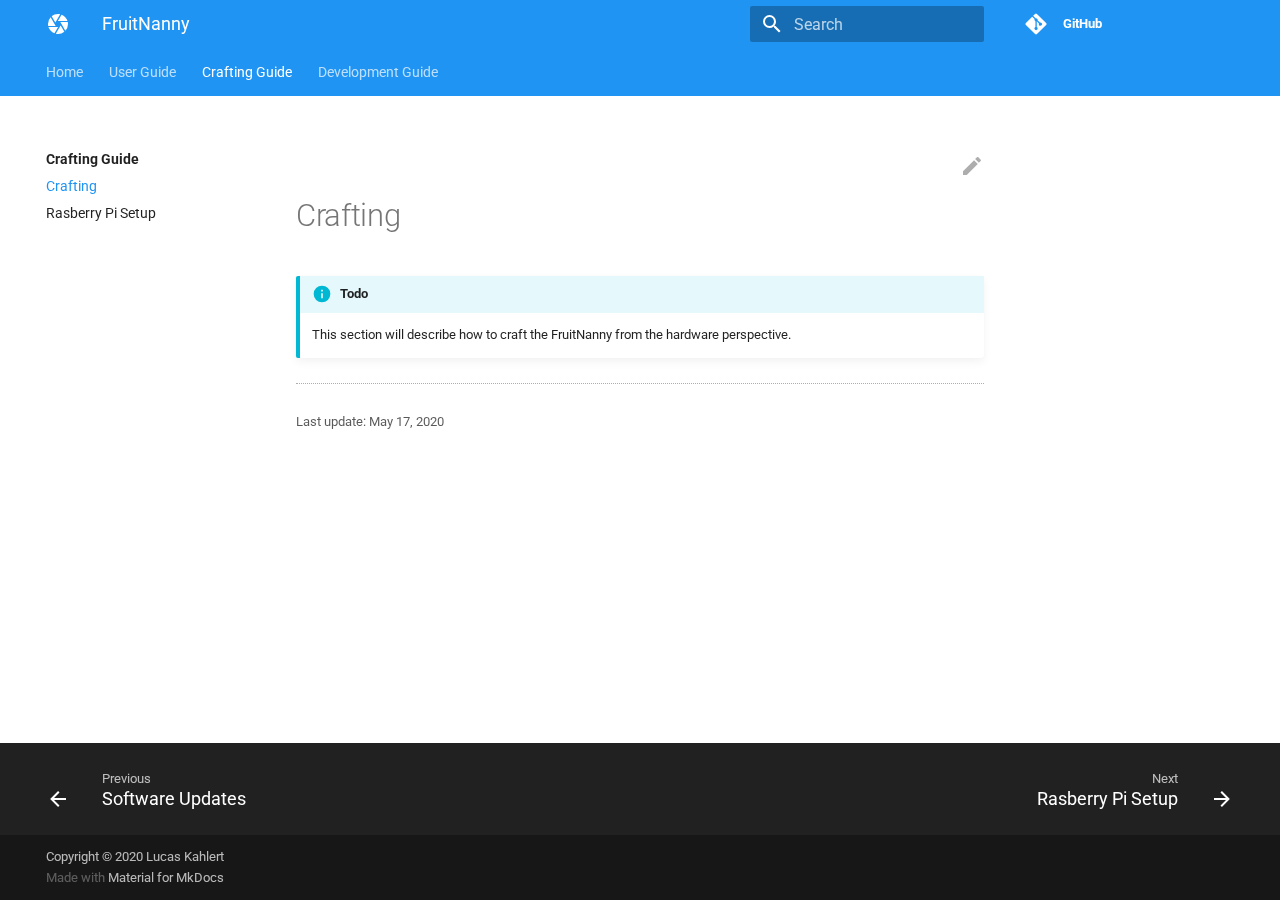
==== commit e1b8b9d9: "Publish commit 61e80c80467b9716e8cc4a8607e21a01980977be" ====
--- a/crafting/index.html
+++ b/crafting/index.html
@@ -13,7 +13,7 @@
       
       
       <link rel="shortcut icon" href="../images/favicon.png">
-      <meta name="generator" content="mkdocs-1.1.1, mkdocs-material-5.1.6">
+      <meta name="generator" content="mkdocs-1.1.2, mkdocs-material-5.3.0">
     
     
       
@@ -21,9 +21,9 @@
       
     
     
-      <link rel="stylesheet" href="../assets/stylesheets/main.4b9ffd7b.min.css">
-      
-        <link rel="stylesheet" href="../assets/stylesheets/palette.b79bcd20.min.css">
+      <link rel="stylesheet" href="../assets/stylesheets/main.6e35a1a6.min.css">
+      
+        <link rel="stylesheet" href="../assets/stylesheets/palette.a46bcfb3.min.css">
       
       
         
@@ -52,8 +52,10 @@
   
     
     
-    <body dir="ltr" data-md-color-primary="blue" data-md-color-accent="pink">
-  
+    
+    <body dir="ltr" data-md-color-scheme="" data-md-color-primary="blue" data-md-color-accent="pink">
+  
+    
     <input class="md-toggle" data-md-toggle="drawer" type="checkbox" id="__drawer" autocomplete="off">
     <input class="md-toggle" data-md-toggle="search" type="checkbox" id="__search" autocomplete="off">
     <label class="md-overlay" for="__drawer"></label>
@@ -197,7 +199,7 @@
   
     <li class="md-tabs__item">
       
-        <a href="../development/api/" class="md-tabs__link">
+        <a href="../development/architecture/" class="md-tabs__link">
           Development Guide
         </a>
       
@@ -417,6 +419,18 @@
 
 
   <li class="md-nav__item">
+    <a href="../development/architecture/" title="Architecture" class="md-nav__link">
+      Architecture
+    </a>
+  </li>
+
+        
+          
+          
+          
+
+
+  <li class="md-nav__item">
     <a href="../development/api/" title="API" class="md-nav__link">
       API
     </a>
@@ -564,15 +578,15 @@
       
     </div>
     
-      <script src="../assets/javascripts/vendor.a0c4167b.min.js"></script>
-      <script src="../assets/javascripts/bundle.fb26dd1d.min.js"></script><script id="__lang" type="application/json">{"clipboard.copy": "Copy to clipboard", "clipboard.copied": "Copied to clipboard", "search.config.lang": "en", "search.config.pipeline": "trimmer, stopWordFilter", "search.config.separator": "[\\s\\-]+", "search.result.placeholder": "Type to start searching", "search.result.none": "No matching documents", "search.result.one": "1 matching document", "search.result.other": "# matching documents"}</script>
+      <script src="../assets/javascripts/vendor.d710d30a.min.js"></script>
+      <script src="../assets/javascripts/bundle.a14cc5fd.min.js"></script><script id="__lang" type="application/json">{"clipboard.copy": "Copy to clipboard", "clipboard.copied": "Copied to clipboard", "search.config.lang": "en", "search.config.pipeline": "trimmer, stopWordFilter", "search.config.separator": "[\\s\\-]+", "search.result.placeholder": "Type to start searching", "search.result.none": "No matching documents", "search.result.one": "1 matching document", "search.result.other": "# matching documents"}</script>
       
       <script>
         app = initialize({
           base: "..",
           features: ["tabs"],
           search: Object.assign({
-            worker: "../assets/javascripts/worker/search.37585f48.min.js"
+            worker: "../assets/javascripts/worker/search.7a2ea5ba.min.js"
           }, typeof search !== "undefined" && search)
         })
       </script>
--- a/assets/stylesheets/main.6e35a1a6.min.css
+++ b/assets/stylesheets/main.6e35a1a6.min.css
@@ -0,0 +1,3 @@
+html{box-sizing:border-box}*,*::before,*::after{box-sizing:inherit}html{-webkit-text-size-adjust:none;-moz-text-size-adjust:none;-ms-text-size-adjust:none;text-size-adjust:none}body{margin:0}hr{box-sizing:content-box;overflow:visible}a,button,label,input{-webkit-tap-highlight-color:transparent}a{color:inherit;text-decoration:none}small{font-size:80%}sub,sup{position:relative;font-size:80%;line-height:0;vertical-align:baseline}sub{bottom:-0.25em}sup{top:-0.5em}img{border-style:none}table{border-collapse:separate;border-spacing:0}td,th{font-weight:normal;vertical-align:top}button{margin:0;padding:0;font-size:inherit;background:transparent;border:0}input{border:0;outline:0}:root{--md-default-fg-color: hsla(0, 0%, 0%, 0.87);--md-default-fg-color--light: hsla(0, 0%, 0%, 0.54);--md-default-fg-color--lighter: hsla(0, 0%, 0%, 0.32);--md-default-fg-color--lightest: hsla(0, 0%, 0%, 0.07);--md-default-bg-color: hsla(0, 0%, 100%, 1);--md-default-bg-color--light: hsla(0, 0%, 100%, 0.7);--md-default-bg-color--lighter: hsla(0, 0%, 100%, 0.3);--md-default-bg-color--lightest: hsla(0, 0%, 100%, 0.12);--md-primary-fg-color: hsla(231, 48%, 48%, 1);--md-primary-fg-color--light: hsla(230, 44%, 64%, 1);--md-primary-fg-color--dark: hsla(232, 54%, 41%, 1);--md-primary-bg-color: hsla(0, 0%, 100%, 1);--md-primary-bg-color--light: hsla(0, 0%, 100%, 0.7);--md-accent-fg-color: hsla(231, 99%, 66%, 1);--md-accent-fg-color--transparent: hsla(231, 99%, 66%, 0.1);--md-accent-bg-color: hsla(0, 0%, 100%, 1);--md-accent-bg-color--light: hsla(0, 0%, 100%, 0.7)}:root>*{--md-code-bg-color: hsla(0, 0%, 96%, 1);--md-code-fg-color: hsla(200, 18%, 26%, 1);--md-text-color: var(--md-default-fg-color);--md-text-link-color: var(--md-primary-fg-color);--md-admonition-bg-color: var(--md-default-bg-color);--md-admonition-fg-color: var(--md-default-fg-color);--md-footer-bg-color: hsla(0, 0%, 0%, 0.87);--md-footer-bg-color--dark: hsla(0, 0%, 0%, 0.32);--md-footer-fg-color: hsla(0, 0%, 100%, 1);--md-footer-fg-color--light: hsla(0, 0%, 100%, 0.7);--md-footer-fg-color--lighter: hsla(0, 0%, 100%, 0.3)}.md-icon svg{display:block;width:1.2rem;height:1.2rem;margin:0 auto;fill:currentColor}body{-webkit-font-smoothing:antialiased;-moz-osx-font-smoothing:grayscale}body,input{color:var(--md-text-color);font-feature-settings:"kern","liga";font-family:-apple-system,BlinkMacSystemFont,Helvetica,Arial,sans-serif}code,pre,kbd{color:var(--md-text-color);font-feature-settings:"kern";font-family:SFMono-Regular,Consolas,Menlo,monospace}.md-typeset{font-size:.8rem;line-height:1.6;-webkit-print-color-adjust:exact;color-adjust:exact}.md-typeset p,.md-typeset ul,.md-typeset ol,.md-typeset blockquote{margin:1em 0}.md-typeset h1{margin:0 0 2rem;color:var(--md-default-fg-color--light);font-weight:300;font-size:1.5625rem;line-height:1.3;letter-spacing:-0.01em}.md-typeset h2{margin:2rem 0 .8rem;font-weight:300;font-size:1.25rem;line-height:1.4;letter-spacing:-0.01em}.md-typeset h3{margin:1.6rem 0 .8rem;font-weight:400;font-size:1rem;line-height:1.5;letter-spacing:-0.01em}.md-typeset h2+h3{margin-top:.8rem}.md-typeset h4{margin:.8rem 0;font-weight:700;font-size:.8rem;letter-spacing:-0.01em}.md-typeset h5,.md-typeset h6{margin:.8rem 0;color:var(--md-default-fg-color--light);font-weight:700;font-size:.64rem;letter-spacing:-0.01em}.md-typeset h5{text-transform:uppercase}.md-typeset hr{margin:1.5em 0;border-bottom:.05rem dotted var(--md-default-fg-color--lighter)}.md-typeset a{color:var(--md-text-link-color);word-break:break-word}.md-typeset a,.md-typeset a::before{transition:color 125ms}.md-typeset a:focus,.md-typeset a:hover{color:var(--md-accent-fg-color)}.md-typeset code,.md-typeset pre,.md-typeset kbd{color:var(--md-code-fg-color);direction:ltr}@media print{.md-typeset code,.md-typeset pre,.md-typeset kbd{white-space:pre-wrap}}.md-typeset code{padding:0 .2941176471em;font-size:.85em;word-break:break-word;background-color:var(--md-code-bg-color);border-radius:.1rem;-webkit-box-decoration-break:clone;box-decoration-break:clone}.md-typeset h1 code,.md-typeset h2 code,.md-typeset h3 code,.md-typeset h4 code,.md-typeset h5 code,.md-typeset h6 code{margin:initial;padding:initial;background-color:transparent;box-shadow:none}.md-typeset a>code{color:currentColor}.md-typeset pre{position:relative;margin:1em 0;line-height:1.4}.md-typeset pre>code{display:block;margin:0;padding:.525rem 1.1764705882em;overflow:auto;word-break:normal;box-shadow:none;-webkit-box-decoration-break:slice;box-decoration-break:slice;touch-action:auto;scrollbar-width:thin;scrollbar-color:var(--md-default-fg-color--lighter) transparent}.md-typeset pre>code:hover{scrollbar-color:var(--md-accent-fg-color) transparent}.md-typeset pre>code::-webkit-scrollbar{width:.2rem;height:.2rem}.md-typeset pre>code::-webkit-scrollbar-thumb{background-color:var(--md-default-fg-color--lighter)}.md-typeset pre>code::-webkit-scrollbar-thumb:hover{background-color:var(--md-accent-fg-color)}@media screen and (max-width: 44.9375em){.md-typeset>pre{margin:1em -0.8rem}.md-typeset>pre code{border-radius:0}}.md-typeset kbd{display:inline-block;padding:0 .6666666667em;font-size:.75em;line-height:1.5;vertical-align:text-top;word-break:break-word;border-radius:.1rem;box-shadow:0 .1rem 0 .05rem var(--md-default-fg-color--lighter),0 .1rem 0 var(--md-default-fg-color--lighter),inset 0 -0.1rem .2rem var(--md-default-bg-color)}.md-typeset mark{padding:0 .25em;word-break:break-word;background-color:rgba(255,235,59,.5);border-radius:.1rem;-webkit-box-decoration-break:clone;box-decoration-break:clone}.md-typeset abbr{text-decoration:none;border-bottom:.05rem dotted var(--md-default-fg-color--light);cursor:help}.md-typeset small{opacity:.75}.md-typeset sup,.md-typeset sub{margin-left:.078125em}[dir=rtl] .md-typeset sup,[dir=rtl] .md-typeset sub{margin-right:.078125em;margin-left:initial}.md-typeset blockquote{padding-left:.6rem;color:var(--md-default-fg-color--light);border-left:.2rem solid var(--md-default-fg-color--lighter)}[dir=rtl] .md-typeset blockquote{padding-right:.6rem;padding-left:initial;border-right:.2rem solid var(--md-default-fg-color--lighter);border-left:initial}.md-typeset ul{list-style-type:disc}.md-typeset ul,.md-typeset ol{margin-left:.625em;padding:0}[dir=rtl] .md-typeset ul,[dir=rtl] .md-typeset ol{margin-right:.625em;margin-left:initial}.md-typeset ul ol,.md-typeset ol ol{list-style-type:lower-alpha}.md-typeset ul ol ol,.md-typeset ol ol ol{list-style-type:lower-roman}.md-typeset ul li,.md-typeset ol li{margin-bottom:.5em;margin-left:1.25em}[dir=rtl] .md-typeset ul li,[dir=rtl] .md-typeset ol li{margin-right:1.25em;margin-left:initial}.md-typeset ul li p,.md-typeset ul li blockquote,.md-typeset ol li p,.md-typeset ol li blockquote{margin:.5em 0}.md-typeset ul li:last-child,.md-typeset ol li:last-child{margin-bottom:0}.md-typeset ul li ul,.md-typeset ul li ol,.md-typeset ol li ul,.md-typeset ol li ol{margin:.5em 0 .5em .625em}[dir=rtl] .md-typeset ul li ul,[dir=rtl] .md-typeset ul li ol,[dir=rtl] .md-typeset ol li ul,[dir=rtl] .md-typeset ol li ol{margin-right:.625em;margin-left:initial}.md-typeset dd{margin:1em 0 1em 1.875em}[dir=rtl] .md-typeset dd{margin-right:1.875em;margin-left:initial}.md-typeset img,.md-typeset svg{max-width:100%;height:auto}.md-typeset iframe{max-width:100%}.md-typeset table:not([class]){display:inline-block;max-width:100%;overflow:auto;font-size:.64rem;background:var(--md-default-bg-color);border-radius:.1rem;box-shadow:0 .2rem .5rem rgba(0,0,0,.05),0 0 .05rem rgba(0,0,0,.1);touch-action:auto}.md-typeset table:not([class])+*{margin-top:1.5em}.md-typeset table:not([class]) th:not([align]),.md-typeset table:not([class]) td:not([align]){text-align:left}[dir=rtl] .md-typeset table:not([class]) th:not([align]),[dir=rtl] .md-typeset table:not([class]) td:not([align]){text-align:right}.md-typeset table:not([class]) th{min-width:5rem;padding:.6rem .8rem;color:var(--md-default-bg-color);vertical-align:top;background-color:var(--md-default-fg-color--light)}.md-typeset table:not([class]) th a{color:inherit}.md-typeset table:not([class]) td{padding:.6rem .8rem;vertical-align:top;border-top:.05rem solid var(--md-default-fg-color--lightest)}.md-typeset table:not([class]) tr{transition:background-color 125ms}.md-typeset table:not([class]) tr:hover{background-color:rgba(0,0,0,.035);box-shadow:0 .05rem 0 var(--md-default-bg-color) inset}.md-typeset table:not([class]) tr:first-child td{border-top:0}.md-typeset table:not([class]) a{word-break:normal}.md-typeset__scrollwrap{margin:1em -0.8rem;overflow-x:auto;touch-action:auto}.md-typeset__table{display:inline-block;margin-bottom:.5em;padding:0 .8rem}.md-typeset__table table{display:table;width:100%;margin:0;overflow:hidden}html{height:100%;overflow-x:hidden;font-size:125%}@media screen and (min-width: 100em){html{font-size:137.5%}}@media screen and (min-width: 125em){html{font-size:150%}}body{position:relative;display:flex;flex-direction:column;width:100%;min-height:100%;font-size:.5rem;background-color:var(--md-default-bg-color)}@media screen and (max-width: 59.9375em){body[data-md-state=lock]{position:fixed}}@media print{body{display:block}}hr{display:block;height:.05rem;padding:0;border:0}.md-grid{max-width:61rem;margin-right:auto;margin-left:auto}.md-container{display:flex;flex-direction:column;flex-grow:1}@media print{.md-container{display:block}}.md-main{flex-grow:1}.md-main__inner{display:flex;height:100%;margin-top:1.5rem}.md-ellipsis{display:block;overflow:hidden;white-space:nowrap;text-overflow:ellipsis}.md-toggle{display:none}.md-overlay{position:fixed;top:0;z-index:3;width:0;height:0;background-color:rgba(0,0,0,.54);opacity:0;transition:width 0ms 250ms,height 0ms 250ms,opacity 250ms}@media screen and (max-width: 76.1875em){[data-md-toggle=drawer]:checked~.md-overlay{width:100%;height:100%;opacity:1;transition:width 0ms,height 0ms,opacity 250ms}}.md-skip{position:fixed;z-index:-1;margin:.5rem;padding:.3rem .5rem;color:var(--md-default-bg-color);font-size:.64rem;background-color:var(--md-default-fg-color);border-radius:.1rem;transform:translateY(0.4rem);opacity:0}.md-skip:focus{z-index:10;transform:translateY(0);opacity:1;transition:transform 250ms cubic-bezier(0.4, 0, 0.2, 1),opacity 175ms 75ms}@page{margin:25mm}.md-announce{overflow:auto;background-color:var(--md-default-fg-color)}.md-announce__inner{margin:.6rem auto;padding:0 .8rem;color:var(--md-default-bg-color);font-size:.7rem}@media print{.md-announce{display:none}}.md-typeset .md-button{display:inline-block;padding:.625em 2em;color:var(--md-primary-fg-color);font-weight:700;border:.1rem solid currentColor;border-radius:.1rem;transition:color 125ms,background-color 125ms,border-color 125ms}.md-typeset .md-button--primary{color:var(--md-primary-bg-color);background-color:var(--md-primary-fg-color);border-color:var(--md-primary-fg-color)}.md-typeset .md-button:focus,.md-typeset .md-button:hover{color:var(--md-accent-bg-color);background-color:var(--md-accent-fg-color);border-color:var(--md-accent-fg-color)}.md-clipboard{position:absolute;top:.4rem;right:.5em;z-index:1;width:1.5em;height:1.5em;color:var(--md-default-fg-color--lightest);border-radius:.1rem;cursor:pointer;transition:color 125ms}@media print{.md-clipboard{display:none}}.md-clipboard svg{width:1.125em;height:1.125em}pre:hover .md-clipboard{color:var(--md-default-fg-color--light)}pre .md-clipboard:focus,pre .md-clipboard:hover{color:var(--md-accent-fg-color)}.md-content{flex:1;max-width:100%}@media screen and (min-width: 60em)and (max-width: 76.1875em){.md-content{max-width:calc(100% - 12.1rem)}}@media screen and (min-width: 76.25em){.md-content{max-width:calc(100% - 12.1rem * 2)}}.md-content__inner{margin:0 .8rem 1.2rem;padding-top:.6rem}@media screen and (min-width: 76.25em){.md-content__inner{margin-right:1.2rem;margin-left:1.2rem}}.md-content__inner::before{display:block;height:.4rem;content:""}.md-content__inner>:last-child{margin-bottom:0}.md-content__button{float:right;margin:.4rem 0;margin-left:.4rem;padding:0}[dir=rtl] .md-content__button{float:left;margin-right:.4rem;margin-left:initial}[dir=rtl] .md-content__button svg{transform:scaleX(-1)}.md-typeset .md-content__button{color:var(--md-default-fg-color--lighter)}.md-content__button svg{display:inline;vertical-align:top}@media print{.md-content__button{display:none}}.md-dialog{box-shadow:0 2px 2px 0 rgba(0,0,0,.14),0 1px 5px 0 rgba(0,0,0,.12),0 3px 1px -2px rgba(0,0,0,.2);position:fixed;right:.8rem;bottom:.8rem;left:initial;z-index:2;display:block;min-width:11.1rem;padding:.4rem .6rem;color:var(--md-default-bg-color);font-size:.7rem;background:var(--md-default-fg-color);border:none;border-radius:.1rem;transform:translateY(100%);opacity:0;transition:transform 0ms 400ms,opacity 400ms}[dir=rtl] .md-dialog{right:initial;left:.8rem}.md-dialog[data-md-state=open]{transform:translateY(0);opacity:1;transition:transform 400ms cubic-bezier(0.075, 0.85, 0.175, 1),opacity 400ms}@media print{.md-dialog{display:none}}.md-header{position:-webkit-sticky;position:sticky;top:0;right:0;left:0;z-index:2;height:2.4rem;color:var(--md-primary-bg-color);background-color:var(--md-primary-fg-color);box-shadow:0 0 .2rem rgba(0,0,0,0),0 .2rem .4rem rgba(0,0,0,0);transition:color 250ms,background-color 250ms}.no-js .md-header{box-shadow:none;transition:none}.md-header[data-md-state=shadow]{box-shadow:0 0 .2rem rgba(0,0,0,.1),0 .2rem .4rem rgba(0,0,0,.2);transition:color 250ms,background-color 250ms,box-shadow 250ms}@media print{.md-header{display:none}}.md-header-nav{display:flex;padding:0 .2rem}.md-header-nav__button{position:relative;z-index:1;display:block;margin:.2rem;padding:.4rem;cursor:pointer;transition:opacity 250ms}[dir=rtl] .md-header-nav__button svg{transform:scaleX(-1)}.md-header-nav__button:focus,.md-header-nav__button:hover{opacity:.7}.md-header-nav__button.md-logo{margin:.2rem;padding:.4rem}.md-header-nav__button.md-logo img,.md-header-nav__button.md-logo svg{display:block;width:1.2rem;height:1.2rem;fill:currentColor}.no-js .md-header-nav__button[for=__search]{display:none}@media screen and (min-width: 60em){.md-header-nav__button[for=__search]{display:none}}@media screen and (max-width: 76.1875em){.md-header-nav__button.md-logo{display:none}}@media screen and (min-width: 76.25em){.md-header-nav__button[for=__drawer]{display:none}}.md-header-nav__topic{position:absolute;width:100%;transition:transform 400ms cubic-bezier(0.1, 0.7, 0.1, 1),opacity 150ms}.md-header-nav__topic+.md-header-nav__topic{z-index:-1;transform:translateX(1.25rem);opacity:0;transition:transform 400ms cubic-bezier(1, 0.7, 0.1, 0.1),opacity 150ms;pointer-events:none}[dir=rtl] .md-header-nav__topic+.md-header-nav__topic{transform:translateX(-1.25rem)}.no-js .md-header-nav__topic{position:initial}.no-js .md-header-nav__topic+.md-header-nav__topic{display:none}.md-header-nav__title{flex-grow:1;padding:0 1rem;font-size:.9rem;line-height:2.4rem}.md-header-nav__title[data-md-state=active] .md-header-nav__topic{z-index:-1;transform:translateX(-1.25rem);opacity:0;transition:transform 400ms cubic-bezier(1, 0.7, 0.1, 0.1),opacity 150ms;pointer-events:none}[dir=rtl] .md-header-nav__title[data-md-state=active] .md-header-nav__topic{transform:translateX(1.25rem)}.md-header-nav__title[data-md-state=active] .md-header-nav__topic+.md-header-nav__topic{z-index:0;transform:translateX(0);opacity:1;transition:transform 400ms cubic-bezier(0.1, 0.7, 0.1, 1),opacity 150ms;pointer-events:initial}.md-header-nav__title>.md-header-nav__ellipsis{position:relative;width:100%;height:100%}.md-header-nav__source{display:none}@media screen and (min-width: 60em){.md-header-nav__source{display:block;width:11.7rem;max-width:11.7rem;margin-left:1rem}[dir=rtl] .md-header-nav__source{margin-right:1rem;margin-left:initial}}@media screen and (min-width: 76.25em){.md-header-nav__source{margin-left:1.4rem}[dir=rtl] .md-header-nav__source{margin-right:1.4rem}}.md-hero{overflow:hidden;color:var(--md-primary-bg-color);font-size:1rem;background-color:var(--md-primary-fg-color);transition:background 250ms}.md-hero__inner{margin-top:1rem;padding:.8rem .8rem .4rem;transition:transform 400ms cubic-bezier(0.1, 0.7, 0.1, 1),opacity 250ms;transition-delay:100ms}@media screen and (max-width: 76.1875em){.md-hero__inner{margin-top:2.4rem;margin-bottom:1.2rem}}[data-md-state=hidden] .md-hero__inner{transform:translateY(0.625rem);opacity:0;transition:transform 0ms 400ms,opacity 100ms 0ms;pointer-events:none}.md-hero--expand .md-hero__inner{margin-bottom:1.2rem}.md-footer{color:var(--md-footer-fg-color);background-color:var(--md-footer-bg-color)}@media print{.md-footer{display:none}}.md-footer-nav__inner{padding:.2rem;overflow:auto}.md-footer-nav__link{display:flex;padding-top:1.4rem;padding-bottom:.4rem;transition:opacity 250ms}@media screen and (min-width: 45em){.md-footer-nav__link{width:50%}}.md-footer-nav__link:focus,.md-footer-nav__link:hover{opacity:.7}.md-footer-nav__link--prev{float:left;width:25%}[dir=rtl] .md-footer-nav__link--prev{float:right}[dir=rtl] .md-footer-nav__link--prev svg{transform:scaleX(-1)}@media screen and (max-width: 44.9375em){.md-footer-nav__link--prev .md-footer-nav__title{display:none}}.md-footer-nav__link--next{float:right;width:75%;text-align:right}[dir=rtl] .md-footer-nav__link--next{float:left;text-align:left}[dir=rtl] .md-footer-nav__link--next svg{transform:scaleX(-1)}.md-footer-nav__title{position:relative;flex-grow:1;max-width:calc(100% - 2.4rem);padding:0 1rem;font-size:.9rem;line-height:2.4rem}.md-footer-nav__button{margin:.2rem;padding:.4rem}.md-footer-nav__direction{position:absolute;right:0;left:0;margin-top:-1rem;padding:0 1rem;font-size:.64rem;opacity:.7}.md-footer-meta{background-color:var(--md-footer-bg-color--dark)}.md-footer-meta__inner{display:flex;flex-wrap:wrap;justify-content:space-between;padding:.2rem}html .md-footer-meta.md-typeset a{color:var(--md-footer-fg-color--light)}html .md-footer-meta.md-typeset a:focus,html .md-footer-meta.md-typeset a:hover{color:var(--md-footer-fg-color)}.md-footer-copyright{width:100%;margin:auto .6rem;padding:.4rem 0;color:var(--md-footer-fg-color--lighter);font-size:.64rem}@media screen and (min-width: 45em){.md-footer-copyright{width:auto}}.md-footer-copyright__highlight{color:var(--md-footer-fg-color--light)}.md-footer-social{margin:0 .4rem;padding:.2rem 0 .6rem}@media screen and (min-width: 45em){.md-footer-social{padding:.6rem 0}}.md-footer-social__link{display:inline-block;width:1.6rem;height:1.6rem;text-align:center}.md-footer-social__link::before{line-height:1.9}.md-footer-social__link svg{max-height:.8rem;vertical-align:-25%;fill:currentColor}.md-nav{font-size:.7rem;line-height:1.3}.md-nav__title{display:block;padding:0 .6rem;overflow:hidden;font-weight:700;text-overflow:ellipsis}.md-nav__title .md-nav__button{display:none}.md-nav__title .md-nav__button img{width:100%;height:auto}.md-nav__title .md-nav__button.md-logo img,.md-nav__title .md-nav__button.md-logo svg{display:block;width:2.4rem;height:2.4rem}.md-nav__title .md-nav__button.md-logo svg{fill:currentColor}.md-nav__list{margin:0;padding:0;list-style:none}.md-nav__item{padding:0 .6rem}.md-nav__item:last-child{padding-bottom:.6rem}.md-nav__item .md-nav__item{padding-right:0}[dir=rtl] .md-nav__item .md-nav__item{padding-right:.6rem;padding-left:0}.md-nav__item .md-nav__item:last-child{padding-bottom:0}.md-nav__link{display:block;margin-top:.625em;overflow:hidden;text-overflow:ellipsis;cursor:pointer;transition:color 125ms;scroll-snap-align:start}html .md-nav__link[for=__toc]{display:none}html .md-nav__link[for=__toc]~.md-nav{display:none}.md-nav__link[data-md-state=blur]{color:var(--md-default-fg-color--lighter)}.md-nav__item .md-nav__link--active{color:var(--md-text-link-color)}.md-nav__item--nested>.md-nav__link{color:inherit}.md-nav__link:focus,.md-nav__link:hover{color:var(--md-accent-fg-color)}.md-nav__source{display:none}@media screen and (max-width: 76.1875em){.md-nav{background-color:var(--md-default-bg-color)}.md-nav--primary,.md-nav--primary .md-nav{position:absolute;top:0;right:0;left:0;z-index:1;display:flex;flex-direction:column;height:100%}.md-nav--primary .md-nav__title,.md-nav--primary .md-nav__item{font-size:.8rem;line-height:1.5}.md-nav--primary .md-nav__title{position:relative;height:5.6rem;padding:3rem .8rem .2rem;color:var(--md-default-fg-color--light);font-weight:400;line-height:2.4rem;white-space:nowrap;background-color:var(--md-default-fg-color--lightest);cursor:pointer}.md-nav--primary .md-nav__title .md-nav__icon{position:absolute;top:.4rem;left:.4rem;display:block;width:1.2rem;height:1.2rem;margin:.2rem}[dir=rtl] .md-nav--primary .md-nav__title .md-nav__icon{right:.4rem;left:initial}.md-nav--primary .md-nav__title~.md-nav__list{overflow-y:auto;background-color:var(--md-default-bg-color);box-shadow:inset 0 .05rem 0 var(--md-default-fg-color--lightest);-webkit-scroll-snap-type:y mandatory;-ms-scroll-snap-type:y mandatory;scroll-snap-type:y mandatory;touch-action:pan-y}.md-nav--primary .md-nav__title~.md-nav__list>.md-nav__item:first-child{border-top:0}.md-nav--primary .md-nav__title[for=__drawer]{position:relative;color:var(--md-primary-bg-color);background-color:var(--md-primary-fg-color)}.md-nav--primary .md-nav__title[for=__drawer] .md-nav__button{position:absolute;top:.2rem;left:.2rem;display:block;margin:.2rem;padding:.4rem;font-size:2.4rem}html [dir=rtl] .md-nav--primary .md-nav__title[for=__drawer] .md-nav__button{right:.2rem;left:initial}.md-nav--primary .md-nav__list{flex:1}.md-nav--primary .md-nav__item{padding:0;border-top:.05rem solid var(--md-default-fg-color--lightest)}[dir=rtl] .md-nav--primary .md-nav__item{padding:0}.md-nav--primary .md-nav__item--nested>.md-nav__link{padding-right:2.4rem}[dir=rtl] .md-nav--primary .md-nav__item--nested>.md-nav__link{padding-right:.8rem;padding-left:2.4rem}.md-nav--primary .md-nav__item--active>.md-nav__link{color:var(--md-text-link-color)}.md-nav--primary .md-nav__item--active>.md-nav__link:focus,.md-nav--primary .md-nav__item--active>.md-nav__link:hover{color:var(--md-accent-fg-color)}.md-nav--primary .md-nav__link{position:relative;margin-top:0;padding:.6rem .8rem}.md-nav--primary .md-nav__link .md-nav__icon{position:absolute;top:50%;right:.6rem;margin-top:-0.6rem;color:inherit;font-size:1.2rem}[dir=rtl] .md-nav--primary .md-nav__link .md-nav__icon{right:initial;left:.6rem}[dir=rtl] .md-nav--primary .md-nav__icon svg{transform:scale(-1)}.md-nav--primary .md-nav--secondary .md-nav__link{position:static}.md-nav--primary .md-nav--secondary .md-nav{position:static;background-color:transparent}.md-nav--primary .md-nav--secondary .md-nav .md-nav__link{padding-left:1.4rem}[dir=rtl] .md-nav--primary .md-nav--secondary .md-nav .md-nav__link{padding-right:1.4rem;padding-left:initial}.md-nav--primary .md-nav--secondary .md-nav .md-nav .md-nav__link{padding-left:2rem}[dir=rtl] .md-nav--primary .md-nav--secondary .md-nav .md-nav .md-nav__link{padding-right:2rem;padding-left:initial}.md-nav--primary .md-nav--secondary .md-nav .md-nav .md-nav .md-nav__link{padding-left:2.6rem}[dir=rtl] .md-nav--primary .md-nav--secondary .md-nav .md-nav .md-nav .md-nav__link{padding-right:2.6rem;padding-left:initial}.md-nav--primary .md-nav--secondary .md-nav .md-nav .md-nav .md-nav .md-nav__link{padding-left:3.2rem}[dir=rtl] .md-nav--primary .md-nav--secondary .md-nav .md-nav .md-nav .md-nav .md-nav__link{padding-right:3.2rem;padding-left:initial}.md-nav__toggle~.md-nav{display:flex;transform:translateX(100%);opacity:0;transition:transform 250ms cubic-bezier(0.8, 0, 0.6, 1),opacity 125ms 50ms}[dir=rtl] .md-nav__toggle~.md-nav{transform:translateX(-100%)}.md-nav__toggle:checked~.md-nav{transform:translateX(0);opacity:1;transition:transform 250ms cubic-bezier(0.4, 0, 0.2, 1),opacity 125ms 125ms}.md-nav__toggle:checked~.md-nav>.md-nav__list{-webkit-backface-visibility:hidden;backface-visibility:hidden}}@media screen and (max-width: 59.9375em){html .md-nav__link[for=__toc]{display:block;padding-right:2.4rem}html .md-nav__link[for=__toc]+.md-nav__link{display:none}html .md-nav__link[for=__toc]~.md-nav{display:flex}html [dir=rtl] .md-nav__link{padding-right:.8rem;padding-left:2.4rem}.md-nav__source{display:block;padding:0 .2rem;color:var(--md-primary-bg-color);background-color:var(--md-primary-fg-color--dark)}}@media screen and (min-width: 60em){.md-nav--secondary .md-nav__title[for=__toc]{scroll-snap-align:start}.md-nav--secondary .md-nav__title .md-nav__icon{display:none}}@media screen and (min-width: 76.25em){.md-nav{transition:max-height 250ms cubic-bezier(0.86, 0, 0.07, 1)}.md-nav--primary .md-nav__title[for=__drawer]{scroll-snap-align:start}.md-nav--primary .md-nav__title .md-nav__icon{display:none}.md-nav__toggle~.md-nav{display:none}.md-nav__toggle:checked~.md-nav{display:block}.md-nav__item--nested>.md-nav>.md-nav__title{display:none}.md-nav__icon{float:right;height:.9rem;transition:transform 250ms}[dir=rtl] .md-nav__icon{float:left;transform:rotate(180deg)}.md-nav__icon svg{display:inline-block;width:.9rem;height:.9rem;vertical-align:-0.1rem}.md-nav__item--nested .md-nav__toggle:checked~.md-nav__link .md-nav__icon{transform:rotate(90deg)}}.md-search{position:relative}.no-js .md-search{display:none}@media screen and (min-width: 60em){.md-search{padding:.2rem 0}}.md-search__overlay{z-index:1;opacity:0}@media screen and (max-width: 59.9375em){.md-search__overlay{position:absolute;top:.2rem;left:-2.2rem;width:2rem;height:2rem;overflow:hidden;background-color:var(--md-default-bg-color);border-radius:1rem;transform-origin:center;transition:transform 300ms 100ms,opacity 200ms 200ms;pointer-events:none}[dir=rtl] .md-search__overlay{right:-2.2rem;left:initial}[data-md-toggle=search]:checked~.md-header .md-search__overlay{opacity:1;transition:transform 400ms,opacity 100ms}}@media screen and (max-width: 29.9375em){[data-md-toggle=search]:checked~.md-header .md-search__overlay{transform:scale(45)}}@media screen and (min-width: 30em)and (max-width: 44.9375em){[data-md-toggle=search]:checked~.md-header .md-search__overlay{transform:scale(60)}}@media screen and (min-width: 45em)and (max-width: 59.9375em){[data-md-toggle=search]:checked~.md-header .md-search__overlay{transform:scale(75)}}@media screen and (min-width: 60em){.md-search__overlay{position:fixed;top:0;left:0;width:0;height:0;background-color:rgba(0,0,0,.54);cursor:pointer;transition:width 0ms 250ms,height 0ms 250ms,opacity 250ms}[dir=rtl] .md-search__overlay{right:0;left:initial}[data-md-toggle=search]:checked~.md-header .md-search__overlay{width:100%;height:100%;opacity:1;transition:width 0ms,height 0ms,opacity 250ms}}.md-search__inner{-webkit-backface-visibility:hidden;backface-visibility:hidden}@media screen and (max-width: 59.9375em){.md-search__inner{position:fixed;top:0;left:100%;z-index:2;width:100%;height:100%;transform:translateX(5%);opacity:0;transition:right 0ms 300ms,left 0ms 300ms,transform 150ms 150ms cubic-bezier(0.4, 0, 0.2, 1),opacity 150ms 150ms}[data-md-toggle=search]:checked~.md-header .md-search__inner{left:0;transform:translateX(0);opacity:1;transition:right 0ms 0ms,left 0ms 0ms,transform 150ms 150ms cubic-bezier(0.1, 0.7, 0.1, 1),opacity 150ms 150ms}[dir=rtl] [data-md-toggle=search]:checked~.md-header .md-search__inner{right:0;left:initial}html [dir=rtl] .md-search__inner{right:100%;left:initial;transform:translateX(-5%)}}@media screen and (min-width: 60em){.md-search__inner{position:relative;float:right;width:11.7rem;padding:.1rem 0;transition:width 250ms cubic-bezier(0.1, 0.7, 0.1, 1)}[dir=rtl] .md-search__inner{float:left}}@media screen and (min-width: 60em)and (max-width: 76.1875em){[data-md-toggle=search]:checked~.md-header .md-search__inner{width:23.4rem}}@media screen and (min-width: 76.25em){[data-md-toggle=search]:checked~.md-header .md-search__inner{width:34.4rem}}.md-search__form{position:relative}@media screen and (min-width: 60em){.md-search__form{border-radius:.1rem}}.md-search__input{position:relative;z-index:2;padding:0 2.2rem 0 3.6rem;text-overflow:ellipsis;background-color:var(--md-default-bg-color);transition:color 250ms,background-color 250ms}[dir=rtl] .md-search__input{padding:0 3.6rem 0 2.2rem}.md-search__input::-webkit-input-placeholder{-webkit-transition:color 250ms;transition:color 250ms}.md-search__input::-moz-placeholder{-moz-transition:color 250ms;transition:color 250ms}.md-search__input::-ms-input-placeholder{-ms-transition:color 250ms;transition:color 250ms}.md-search__input::placeholder{transition:color 250ms}.md-search__input::-webkit-input-placeholder{color:var(--md-default-fg-color--light)}.md-search__input::-moz-placeholder{color:var(--md-default-fg-color--light)}.md-search__input::-ms-input-placeholder{color:var(--md-default-fg-color--light)}.md-search__input~.md-search__icon,.md-search__input::placeholder{color:var(--md-default-fg-color--light)}.md-search__input::-ms-clear{display:none}@media screen and (max-width: 59.9375em){.md-search__input{width:100%;height:2.4rem;font-size:.9rem}}@media screen and (min-width: 60em){.md-search__input{width:100%;height:1.8rem;padding-left:2.2rem;color:inherit;font-size:.8rem;background-color:rgba(0,0,0,.26);border-radius:.1rem}[dir=rtl] .md-search__input{padding-right:2.2rem}.md-search__input+.md-search__icon{color:var(--md-primary-bg-color)}.md-search__input::-webkit-input-placeholder{color:var(--md-primary-bg-color--light)}.md-search__input::-moz-placeholder{color:var(--md-primary-bg-color--light)}.md-search__input::-ms-input-placeholder{color:var(--md-primary-bg-color--light)}.md-search__input::placeholder{color:var(--md-primary-bg-color--light)}.md-search__input:hover{background-color:rgba(255,255,255,.12)}[data-md-toggle=search]:checked~.md-header .md-search__input{color:var(--md-default-fg-color);text-overflow:clip;background-color:var(--md-default-bg-color);border-radius:.1rem .1rem 0 0}[data-md-toggle=search]:checked~.md-header .md-search__input::-webkit-input-placeholder{color:var(--md-default-fg-color--light)}[data-md-toggle=search]:checked~.md-header .md-search__input::-moz-placeholder{color:var(--md-default-fg-color--light)}[data-md-toggle=search]:checked~.md-header .md-search__input::-ms-input-placeholder{color:var(--md-default-fg-color--light)}[data-md-toggle=search]:checked~.md-header .md-search__input+.md-search__icon,[data-md-toggle=search]:checked~.md-header .md-search__input::placeholder{color:var(--md-default-fg-color--light)}}.md-search__icon{position:absolute;z-index:2;width:1.2rem;height:1.2rem;cursor:pointer;transition:color 250ms,opacity 250ms}.md-search__icon:hover{opacity:.7}.md-search__icon[for=__search]{top:.3rem;left:.5rem}[dir=rtl] .md-search__icon[for=__search]{right:.5rem;left:initial}[dir=rtl] .md-search__icon[for=__search] svg{transform:scaleX(-1)}@media screen and (max-width: 59.9375em){.md-search__icon[for=__search]{top:.6rem;left:.8rem}[dir=rtl] .md-search__icon[for=__search]{right:.8rem;left:initial}.md-search__icon[for=__search] svg:first-child{display:none}}@media screen and (min-width: 60em){.md-search__icon[for=__search]{pointer-events:none}.md-search__icon[for=__search] svg:last-child{display:none}}.md-search__icon[type=reset]{top:.3rem;right:.5rem;transform:scale(0.75);opacity:0;transition:transform 150ms cubic-bezier(0.1, 0.7, 0.1, 1),opacity 150ms;pointer-events:none}[dir=rtl] .md-search__icon[type=reset]{right:initial;left:.5rem}@media screen and (max-width: 59.9375em){.md-search__icon[type=reset]{top:.6rem;right:.8rem}[dir=rtl] .md-search__icon[type=reset]{right:initial;left:.8rem}}[data-md-toggle=search]:checked~.md-header .md-search__input:not(:-moz-placeholder-shown)~.md-search__icon[type=reset]{transform:scale(1);opacity:1;pointer-events:initial}[data-md-toggle=search]:checked~.md-header .md-search__input:not(:placeholder-shown)~.md-search__icon[type=reset]{transform:scale(1);opacity:1;pointer-events:initial}[data-md-toggle=search]:checked~.md-header .md-search__input:not(:-moz-placeholder-shown)~.md-search__icon[type=reset]:hover{opacity:.7}[data-md-toggle=search]:checked~.md-header .md-search__input:not(:placeholder-shown)~.md-search__icon[type=reset]:hover{opacity:.7}.md-search__output{position:absolute;z-index:1;width:100%;overflow:hidden;border-radius:0 0 .1rem .1rem}@media screen and (max-width: 59.9375em){.md-search__output{top:2.4rem;bottom:0}}@media screen and (min-width: 60em){.md-search__output{top:1.9rem;opacity:0;transition:opacity 400ms}[data-md-toggle=search]:checked~.md-header .md-search__output{box-shadow:0 6px 10px 0 rgba(0,0,0,.14),0 1px 18px 0 rgba(0,0,0,.12),0 3px 5px -1px rgba(0,0,0,.4);opacity:1}}.md-search__scrollwrap{height:100%;overflow-y:auto;background-color:var(--md-default-bg-color);-webkit-backface-visibility:hidden;backface-visibility:hidden;-webkit-scroll-snap-type:y mandatory;-ms-scroll-snap-type:y mandatory;scroll-snap-type:y mandatory;touch-action:pan-y}@media(-webkit-max-device-pixel-ratio: 1), (max-resolution: 1dppx){.md-search__scrollwrap{transform:translateZ(0)}}@media screen and (min-width: 60em)and (max-width: 76.1875em){.md-search__scrollwrap{width:23.4rem}}@media screen and (min-width: 76.25em){.md-search__scrollwrap{width:34.4rem}}@media screen and (min-width: 60em){.md-search__scrollwrap{max-height:0;scrollbar-width:thin;scrollbar-color:var(--md-default-fg-color--lighter) transparent}[data-md-toggle=search]:checked~.md-header .md-search__scrollwrap{max-height:75vh}.md-search__scrollwrap:hover{scrollbar-color:var(--md-accent-fg-color) transparent}.md-search__scrollwrap::-webkit-scrollbar{width:.2rem;height:.2rem}.md-search__scrollwrap::-webkit-scrollbar-thumb{background-color:var(--md-default-fg-color--lighter)}.md-search__scrollwrap::-webkit-scrollbar-thumb:hover{background-color:var(--md-accent-fg-color)}}.md-search-result{color:var(--md-default-fg-color);word-break:break-word}.md-search-result__meta{padding:0 .8rem;color:var(--md-default-fg-color--light);font-size:.64rem;line-height:1.8rem;background-color:var(--md-default-fg-color--lightest);scroll-snap-align:start}@media screen and (min-width: 60em){.md-search-result__meta{padding-left:2.2rem}[dir=rtl] .md-search-result__meta{padding-right:2.2rem;padding-left:initial}}.md-search-result__list{margin:0;padding:0;list-style:none}.md-search-result__item{box-shadow:0 -0.05rem 0 var(--md-default-fg-color--lightest)}.md-search-result__item:first-child{box-shadow:none}.md-search-result__link{display:block;outline:0;transition:background 250ms;scroll-snap-align:start}.md-search-result__link:focus,.md-search-result__link:hover{background-color:var(--md-accent-fg-color--transparent)}.md-search-result__link:focus .md-search-result__article::before,.md-search-result__link:hover .md-search-result__article::before{opacity:.7}.md-search-result__link:last-child .md-search-result__teaser{margin-bottom:.6rem}.md-search-result__article{position:relative;padding:0 .8rem;overflow:hidden}@media screen and (min-width: 60em){.md-search-result__article{padding-left:2.2rem}[dir=rtl] .md-search-result__article{padding-right:2.2rem;padding-left:.8rem}}.md-search-result__article--document .md-search-result__title{margin:.55rem 0;font-weight:400;font-size:.8rem;line-height:1.4}.md-search-result__icon{position:absolute;left:0;margin:.1rem;padding:.4rem;color:var(--md-default-fg-color--light)}[dir=rtl] .md-search-result__icon{right:0;left:initial}[dir=rtl] .md-search-result__icon svg{transform:scaleX(-1)}@media screen and (max-width: 59.9375em){.md-search-result__icon{display:none}}.md-search-result__title{margin:.5em 0;font-weight:700;font-size:.64rem;line-height:1.4}.md-search-result__teaser{display:-webkit-box;max-height:1.65rem;margin:.5em 0;overflow:hidden;color:var(--md-default-fg-color--light);font-size:.64rem;line-height:1.4;text-overflow:ellipsis;-webkit-box-orient:vertical;-webkit-line-clamp:2}@media screen and (max-width: 44.9375em){.md-search-result__teaser{max-height:2.5rem;-webkit-line-clamp:3}}@media screen and (min-width: 60em)and (max-width: 76.1875em){.md-search-result__teaser{max-height:2.5rem;-webkit-line-clamp:3}}.md-search-result em{font-weight:700;font-style:normal;text-decoration:underline}@-webkit-keyframes md-sidebar__scrollwrap--hack{0%,99%{-webkit-scroll-snap-type:none;scroll-snap-type:none}100%{-webkit-scroll-snap-type:y mandatory;scroll-snap-type:y mandatory}}@keyframes md-sidebar__scrollwrap--hack{0%,99%{-webkit-scroll-snap-type:none;-ms-scroll-snap-type:none;scroll-snap-type:none}100%{-webkit-scroll-snap-type:y mandatory;-ms-scroll-snap-type:y mandatory;scroll-snap-type:y mandatory}}.md-sidebar{position:-webkit-sticky;position:sticky;top:2.4rem;align-self:flex-start;width:12.1rem;padding:1.2rem 0;overflow:hidden}@media print{.md-sidebar{display:none}}@media screen and (max-width: 76.1875em){.md-sidebar--primary{position:fixed;top:0;left:-12.1rem;z-index:3;width:12.1rem;height:100%;background-color:var(--md-default-bg-color);transform:translateX(0);transition:transform 250ms cubic-bezier(0.4, 0, 0.2, 1),box-shadow 250ms}[dir=rtl] .md-sidebar--primary{right:-12.1rem;left:initial}[data-md-toggle=drawer]:checked~.md-container .md-sidebar--primary{box-shadow:0 8px 10px 1px rgba(0,0,0,.14),0 3px 14px 2px rgba(0,0,0,.12),0 5px 5px -3px rgba(0,0,0,.4);transform:translateX(12.1rem)}[dir=rtl] [data-md-toggle=drawer]:checked~.md-container .md-sidebar--primary{transform:translateX(-12.1rem)}.md-sidebar--primary .md-sidebar__scrollwrap{overflow:hidden}}.md-sidebar--secondary{display:none;order:2}@media screen and (min-width: 60em){.md-sidebar--secondary{display:block}.md-sidebar--secondary .md-sidebar__scrollwrap{touch-action:pan-y}}.md-sidebar__scrollwrap{max-height:100%;margin:0 .2rem;overflow-y:auto;-webkit-backface-visibility:hidden;backface-visibility:hidden;scrollbar-width:thin;scrollbar-color:var(--md-default-fg-color--lighter) transparent}.js .md-sidebar__scrollwrap{-webkit-animation:md-sidebar__scrollwrap--hack 400ms forwards;animation:md-sidebar__scrollwrap--hack 400ms forwards}@media screen and (max-width: 76.1875em){.md-sidebar--primary .md-sidebar__scrollwrap{position:absolute;top:0;right:0;bottom:0;left:0;margin:0;-webkit-scroll-snap-type:none;-ms-scroll-snap-type:none;scroll-snap-type:none}}.md-sidebar__scrollwrap:hover{scrollbar-color:var(--md-accent-fg-color) transparent}.md-sidebar__scrollwrap::-webkit-scrollbar{width:.2rem;height:.2rem}.md-sidebar__scrollwrap::-webkit-scrollbar-thumb{background-color:var(--md-default-fg-color--lighter)}.md-sidebar__scrollwrap::-webkit-scrollbar-thumb:hover{background-color:var(--md-accent-fg-color)}@-webkit-keyframes md-source__facts--done{0%{height:0}100%{height:.65rem}}@keyframes md-source__facts--done{0%{height:0}100%{height:.65rem}}@-webkit-keyframes md-source__fact--done{0%{transform:translateY(100%);opacity:0}50%{opacity:0}100%{transform:translateY(0%);opacity:1}}@keyframes md-source__fact--done{0%{transform:translateY(100%);opacity:0}50%{opacity:0}100%{transform:translateY(0%);opacity:1}}.md-source{display:block;font-size:.65rem;line-height:1.2;white-space:nowrap;-webkit-backface-visibility:hidden;backface-visibility:hidden;transition:opacity 250ms}.md-source:hover{opacity:.7}.md-source__icon{display:inline-block;width:2.4rem;height:2.4rem;vertical-align:middle}.md-source__icon svg{margin-top:.6rem;margin-left:.6rem}[dir=rtl] .md-source__icon svg{margin-right:.6rem;margin-left:initial}.md-source__icon+.md-source__repository{margin-left:-2rem;padding-left:2rem}[dir=rtl] .md-source__icon+.md-source__repository{margin-right:-2rem;margin-left:initial;padding-right:2rem;padding-left:initial}.md-source__repository{display:inline-block;max-width:calc(100% - 1.2rem);margin-left:.6rem;overflow:hidden;font-weight:700;text-overflow:ellipsis;vertical-align:middle}.md-source__facts{margin:0;padding:0;overflow:hidden;font-weight:700;font-size:.55rem;list-style-type:none;opacity:.75}[data-md-state=done] .md-source__facts{-webkit-animation:md-source__facts--done 250ms ease-in;animation:md-source__facts--done 250ms ease-in}.md-source__fact{float:left}[dir=rtl] .md-source__fact{float:right}[data-md-state=done] .md-source__fact{-webkit-animation:md-source__fact--done 400ms ease-out;animation:md-source__fact--done 400ms ease-out}.md-source__fact::before{margin:0 .1rem;content:"·"}.md-source__fact:first-child::before{display:none}.md-tabs{width:100%;overflow:auto;color:var(--md-primary-bg-color);background-color:var(--md-primary-fg-color);transition:background 250ms}.no-js .md-tabs{transition:none}@media screen and (max-width: 76.1875em){.md-tabs{display:none}}@media print{.md-tabs{display:none}}.md-tabs__list{margin:0;margin-left:.2rem;padding:0;white-space:nowrap;list-style:none;contain:content}[dir=rtl] .md-tabs__list{margin-right:.2rem;margin-left:initial}.md-tabs__item{display:inline-block;height:2.4rem;padding-right:.6rem;padding-left:.6rem}.md-tabs__link{display:block;margin-top:.8rem;font-size:.7rem;opacity:.7;transition:transform 400ms cubic-bezier(0.1, 0.7, 0.1, 1),opacity 250ms}.no-js .md-tabs__link{transition:none}.md-tabs__link--active,.md-tabs__link:hover{color:inherit;opacity:1}.md-tabs__item:nth-child(2) .md-tabs__link{transition-delay:20ms}.md-tabs__item:nth-child(3) .md-tabs__link{transition-delay:40ms}.md-tabs__item:nth-child(4) .md-tabs__link{transition-delay:60ms}.md-tabs__item:nth-child(5) .md-tabs__link{transition-delay:80ms}.md-tabs__item:nth-child(6) .md-tabs__link{transition-delay:100ms}.md-tabs__item:nth-child(7) .md-tabs__link{transition-delay:120ms}.md-tabs__item:nth-child(8) .md-tabs__link{transition-delay:140ms}.md-tabs__item:nth-child(9) .md-tabs__link{transition-delay:160ms}.md-tabs__item:nth-child(10) .md-tabs__link{transition-delay:180ms}.md-tabs__item:nth-child(11) .md-tabs__link{transition-delay:200ms}.md-tabs__item:nth-child(12) .md-tabs__link{transition-delay:220ms}.md-tabs__item:nth-child(13) .md-tabs__link{transition-delay:240ms}.md-tabs__item:nth-child(14) .md-tabs__link{transition-delay:260ms}.md-tabs__item:nth-child(15) .md-tabs__link{transition-delay:280ms}.md-tabs__item:nth-child(16) .md-tabs__link{transition-delay:300ms}.md-tabs[data-md-state=hidden]{pointer-events:none}.md-tabs[data-md-state=hidden] .md-tabs__link{transform:translateY(50%);opacity:0;transition:color 250ms,transform 0ms 400ms,opacity 100ms}@media screen and (min-width: 76.25em){.md-tabs~.md-main .md-nav--primary>.md-nav__list>.md-nav__item--nested{display:none}.md-tabs--active~.md-main .md-nav--primary .md-nav__title{display:block;padding:0 .6rem;pointer-events:none;scroll-snap-align:start}.md-tabs--active~.md-main .md-nav--primary .md-nav__title[for=__drawer]{display:none}.md-tabs--active~.md-main .md-nav--primary>.md-nav__list>.md-nav__item{display:none}.md-tabs--active~.md-main .md-nav--primary>.md-nav__list>.md-nav__item--active{display:block;padding:0}.md-tabs--active~.md-main .md-nav--primary>.md-nav__list>.md-nav__item--active>.md-nav__link{display:none}.md-tabs--active~.md-main .md-nav[data-md-level="1"]{display:block}.md-tabs--active~.md-main .md-nav[data-md-level="1"]>.md-nav__list>.md-nav__item{padding:0 .6rem}.md-tabs--active~.md-main .md-nav[data-md-level="1"] .md-nav .md-nav__title{display:none}}:root{--md-admonition-icon--note: url('data:image/svg+xml;charset=utf-8,<svg xmlns="http://www.w3.org/2000/svg" viewBox="0 0 24 24"><path d="M20.71 7.04c.39-.39.39-1.04 0-1.41l-2.34-2.34c-.37-.39-1.02-.39-1.41 0l-1.84 1.83 3.75 3.75M3 17.25V21h3.75L17.81 9.93l-3.75-3.75L3 17.25z"/></svg>');--md-admonition-icon--abstract: url('data:image/svg+xml;charset=utf-8,<svg xmlns="http://www.w3.org/2000/svg" viewBox="0 0 24 24"><path d="M4 5h16v2H4V5m0 4h16v2H4V9m0 4h16v2H4v-2m0 4h10v2H4v-2z"/></svg>');--md-admonition-icon--info: url('data:image/svg+xml;charset=utf-8,<svg xmlns="http://www.w3.org/2000/svg" viewBox="0 0 24 24"><path d="M13 9h-2V7h2m0 10h-2v-6h2m-1-9A10 10 0 002 12a10 10 0 0010 10 10 10 0 0010-10A10 10 0 0012 2z"/></svg>');--md-admonition-icon--tip: url('data:image/svg+xml;charset=utf-8,<svg xmlns="http://www.w3.org/2000/svg" viewBox="0 0 24 24"><path d="M17.55 11.2c-.23-.3-.5-.56-.76-.82-.65-.6-1.4-1.03-2.03-1.66C13.3 7.26 13 4.85 13.91 3c-.91.23-1.75.75-2.45 1.32-2.54 2.08-3.54 5.75-2.34 8.9.04.1.08.2.08.33 0 .22-.15.42-.35.5-.22.1-.46.04-.64-.12a.83.83 0 01-.15-.17c-1.1-1.43-1.28-3.48-.53-5.12C5.89 10 5 12.3 5.14 14.47c.04.5.1 1 .27 1.5.14.6.4 1.2.72 1.73 1.04 1.73 2.87 2.97 4.84 3.22 2.1.27 4.35-.12 5.96-1.6 1.8-1.66 2.45-4.32 1.5-6.6l-.13-.26c-.2-.46-.47-.87-.8-1.25l.05-.01m-3.1 6.3c-.28.24-.73.5-1.08.6-1.1.4-2.2-.16-2.87-.82 1.19-.28 1.89-1.16 2.09-2.05.17-.8-.14-1.46-.27-2.23-.12-.74-.1-1.37.18-2.06.17.38.37.76.6 1.06.76 1 1.95 1.44 2.2 2.8.04.14.06.28.06.43.03.82-.32 1.72-.92 2.27h.01z"/></svg>');--md-admonition-icon--success: url('data:image/svg+xml;charset=utf-8,<svg xmlns="http://www.w3.org/2000/svg" viewBox="0 0 24 24"><path d="M12 2C6.5 2 2 6.5 2 12s4.5 10 10 10 10-4.5 10-10S17.5 2 12 2m-2 15l-5-5 1.41-1.41L10 14.17l7.59-7.59L19 8l-9 9z"/></svg>');--md-admonition-icon--question: url('data:image/svg+xml;charset=utf-8,<svg xmlns="http://www.w3.org/2000/svg" viewBox="0 0 24 24"><path d="M15.07 11.25l-.9.92C13.45 12.89 13 13.5 13 15h-2v-.5c0-1.11.45-2.11 1.17-2.83l1.24-1.26c.37-.36.59-.86.59-1.41a2 2 0 00-2-2 2 2 0 00-2 2H8a4 4 0 014-4 4 4 0 014 4 3.2 3.2 0 01-.93 2.25M13 19h-2v-2h2M12 2A10 10 0 002 12a10 10 0 0010 10 10 10 0 0010-10c0-5.53-4.5-10-10-10z"/></svg>');--md-admonition-icon--warning: url('data:image/svg+xml;charset=utf-8,<svg xmlns="http://www.w3.org/2000/svg" viewBox="0 0 24 24"><path d="M13 14h-2v-4h2m0 8h-2v-2h2M1 21h22L12 2 1 21z"/></svg>');--md-admonition-icon--failure: url('data:image/svg+xml;charset=utf-8,<svg xmlns="http://www.w3.org/2000/svg" viewBox="0 0 24 24"><path d="M12 2c5.53 0 10 4.47 10 10s-4.47 10-10 10S2 17.53 2 12 6.47 2 12 2m3.59 5L12 10.59 8.41 7 7 8.41 10.59 12 7 15.59 8.41 17 12 13.41 15.59 17 17 15.59 13.41 12 17 8.41 15.59 7z"/></svg>');--md-admonition-icon--danger: url('data:image/svg+xml;charset=utf-8,<svg xmlns="http://www.w3.org/2000/svg" viewBox="0 0 24 24"><path d="M11.5 20l4.86-9.73H13V4l-5 9.73h3.5V20M12 2c2.75 0 5.1 1 7.05 2.95C21 6.9 22 9.25 22 12s-1 5.1-2.95 7.05C17.1 21 14.75 22 12 22s-5.1-1-7.05-2.95C3 17.1 2 14.75 2 12s1-5.1 2.95-7.05C6.9 3 9.25 2 12 2z"/></svg>');--md-admonition-icon--bug: url('data:image/svg+xml;charset=utf-8,<svg xmlns="http://www.w3.org/2000/svg" viewBox="0 0 24 24"><path d="M14 12h-4v-2h4m0 6h-4v-2h4m6-6h-2.81a5.985 5.985 0 00-1.82-1.96L17 4.41 15.59 3l-2.17 2.17a6.002 6.002 0 00-2.83 0L8.41 3 7 4.41l1.62 1.63C7.88 6.55 7.26 7.22 6.81 8H4v2h2.09c-.05.33-.09.66-.09 1v1H4v2h2v1c0 .34.04.67.09 1H4v2h2.81c1.04 1.79 2.97 3 5.19 3s4.15-1.21 5.19-3H20v-2h-2.09c.05-.33.09-.66.09-1v-1h2v-2h-2v-1c0-.34-.04-.67-.09-1H20V8z"/></svg>');--md-admonition-icon--example: url('data:image/svg+xml;charset=utf-8,<svg xmlns="http://www.w3.org/2000/svg" viewBox="0 0 24 24"><path d="M7 13v-2h14v2H7m0 6v-2h14v2H7M7 7V5h14v2H7M3 8V5H2V4h2v4H3m-1 9v-1h3v4H2v-1h2v-.5H3v-1h1V17H2m2.25-7a.75.75 0 01.75.75c0 .2-.08.39-.21.52L3.12 13H5v1H2v-.92L4 11H2v-1h2.25z"/></svg>');--md-admonition-icon--quote: url('data:image/svg+xml;charset=utf-8,<svg xmlns="http://www.w3.org/2000/svg" viewBox="0 0 24 24"><path d="M14 17h3l2-4V7h-6v6h3M6 17h3l2-4V7H5v6h3l-2 4z"/></svg>')}.md-typeset .admonition,.md-typeset details{margin:1.5625em 0;padding:0 .6rem;overflow:hidden;color:var(--md-admonition-fg-color);font-size:.64rem;page-break-inside:avoid;background-color:var(--md-admonition-bg-color);border-left:.2rem solid #448aff;border-radius:.1rem;box-shadow:0 .2rem .5rem rgba(0,0,0,.05),0 0 .05rem rgba(0,0,0,.1)}[dir=rtl] .md-typeset .admonition,[dir=rtl] .md-typeset details{border-right:.2rem solid #448aff;border-left:none}@media print{.md-typeset .admonition,.md-typeset details{box-shadow:none}}html .md-typeset .admonition>:last-child,html .md-typeset details>:last-child{margin-bottom:.6rem}.md-typeset .admonition .admonition,.md-typeset details .admonition,.md-typeset .admonition details,.md-typeset details details{margin:1em 0}.md-typeset .admonition .md-typeset__scrollwrap,.md-typeset details .md-typeset__scrollwrap{margin:1em -0.6rem}.md-typeset .admonition .md-typeset__table,.md-typeset details .md-typeset__table{padding:0 .6rem}.md-typeset .admonition-title,.md-typeset summary{position:relative;margin:0 -0.6rem;padding:.4rem .6rem .4rem 2rem;font-weight:700;background-color:rgba(68,138,255,.1)}[dir=rtl] .md-typeset .admonition-title,[dir=rtl] .md-typeset summary{padding:.4rem 2rem .4rem .6rem}html .md-typeset .admonition-title:last-child,html .md-typeset summary:last-child{margin-bottom:0}.md-typeset .admonition-title::before,.md-typeset summary::before{position:absolute;left:.6rem;width:1rem;height:1rem;background-color:#448aff;-webkit-mask-image:var(--md-admonition-icon--note);mask-image:var(--md-admonition-icon--note);content:""}[dir=rtl] .md-typeset .admonition-title::before,[dir=rtl] .md-typeset summary::before{right:.6rem;left:initial}.md-typeset .admonition-title code,.md-typeset summary code{margin:initial;padding:initial;color:currentColor;background-color:transparent;border-radius:initial;box-shadow:none}.md-typeset .admonition.note,.md-typeset details.note{border-color:#448aff}.md-typeset .note>.admonition-title,.md-typeset .note>summary{background-color:rgba(68,138,255,.1)}.md-typeset .note>.admonition-title::before,.md-typeset .note>summary::before{background-color:#448aff;-webkit-mask-image:var(--md-admonition-icon--note);mask-image:var(--md-admonition-icon--note)}.md-typeset .admonition.abstract,.md-typeset details.abstract,.md-typeset .admonition.tldr,.md-typeset details.tldr,.md-typeset .admonition.summary,.md-typeset details.summary{border-color:#00b0ff}.md-typeset .abstract>.admonition-title,.md-typeset .abstract>summary,.md-typeset .tldr>.admonition-title,.md-typeset .tldr>summary,.md-typeset .summary>.admonition-title,.md-typeset .summary>summary{background-color:rgba(0,176,255,.1)}.md-typeset .abstract>.admonition-title::before,.md-typeset .abstract>summary::before,.md-typeset .tldr>.admonition-title::before,.md-typeset .tldr>summary::before,.md-typeset .summary>.admonition-title::before,.md-typeset .summary>summary::before{background-color:#00b0ff;-webkit-mask-image:var(--md-admonition-icon--abstract);mask-image:var(--md-admonition-icon--abstract)}.md-typeset .admonition.info,.md-typeset details.info,.md-typeset .admonition.todo,.md-typeset details.todo{border-color:#00b8d4}.md-typeset .info>.admonition-title,.md-typeset .info>summary,.md-typeset .todo>.admonition-title,.md-typeset .todo>summary{background-color:rgba(0,184,212,.1)}.md-typeset .info>.admonition-title::before,.md-typeset .info>summary::before,.md-typeset .todo>.admonition-title::before,.md-typeset .todo>summary::before{background-color:#00b8d4;-webkit-mask-image:var(--md-admonition-icon--info);mask-image:var(--md-admonition-icon--info)}.md-typeset .admonition.tip,.md-typeset details.tip,.md-typeset .admonition.important,.md-typeset details.important,.md-typeset .admonition.hint,.md-typeset details.hint{border-color:#00bfa5}.md-typeset .tip>.admonition-title,.md-typeset .tip>summary,.md-typeset .important>.admonition-title,.md-typeset .important>summary,.md-typeset .hint>.admonition-title,.md-typeset .hint>summary{background-color:rgba(0,191,165,.1)}.md-typeset .tip>.admonition-title::before,.md-typeset .tip>summary::before,.md-typeset .important>.admonition-title::before,.md-typeset .important>summary::before,.md-typeset .hint>.admonition-title::before,.md-typeset .hint>summary::before{background-color:#00bfa5;-webkit-mask-image:var(--md-admonition-icon--tip);mask-image:var(--md-admonition-icon--tip)}.md-typeset .admonition.success,.md-typeset details.success,.md-typeset .admonition.done,.md-typeset details.done,.md-typeset .admonition.check,.md-typeset details.check{border-color:#00c853}.md-typeset .success>.admonition-title,.md-typeset .success>summary,.md-typeset .done>.admonition-title,.md-typeset .done>summary,.md-typeset .check>.admonition-title,.md-typeset .check>summary{background-color:rgba(0,200,83,.1)}.md-typeset .success>.admonition-title::before,.md-typeset .success>summary::before,.md-typeset .done>.admonition-title::before,.md-typeset .done>summary::before,.md-typeset .check>.admonition-title::before,.md-typeset .check>summary::before{background-color:#00c853;-webkit-mask-image:var(--md-admonition-icon--success);mask-image:var(--md-admonition-icon--success)}.md-typeset .admonition.question,.md-typeset details.question,.md-typeset .admonition.faq,.md-typeset details.faq,.md-typeset .admonition.help,.md-typeset details.help{border-color:#64dd17}.md-typeset .question>.admonition-title,.md-typeset .question>summary,.md-typeset .faq>.admonition-title,.md-typeset .faq>summary,.md-typeset .help>.admonition-title,.md-typeset .help>summary{background-color:rgba(100,221,23,.1)}.md-typeset .question>.admonition-title::before,.md-typeset .question>summary::before,.md-typeset .faq>.admonition-title::before,.md-typeset .faq>summary::before,.md-typeset .help>.admonition-title::before,.md-typeset .help>summary::before{background-color:#64dd17;-webkit-mask-image:var(--md-admonition-icon--question);mask-image:var(--md-admonition-icon--question)}.md-typeset .admonition.warning,.md-typeset details.warning,.md-typeset .admonition.attention,.md-typeset details.attention,.md-typeset .admonition.caution,.md-typeset details.caution{border-color:#ff9100}.md-typeset .warning>.admonition-title,.md-typeset .warning>summary,.md-typeset .attention>.admonition-title,.md-typeset .attention>summary,.md-typeset .caution>.admonition-title,.md-typeset .caution>summary{background-color:rgba(255,145,0,.1)}.md-typeset .warning>.admonition-title::before,.md-typeset .warning>summary::before,.md-typeset .attention>.admonition-title::before,.md-typeset .attention>summary::before,.md-typeset .caution>.admonition-title::before,.md-typeset .caution>summary::before{background-color:#ff9100;-webkit-mask-image:var(--md-admonition-icon--warning);mask-image:var(--md-admonition-icon--warning)}.md-typeset .admonition.failure,.md-typeset details.failure,.md-typeset .admonition.missing,.md-typeset details.missing,.md-typeset .admonition.fail,.md-typeset details.fail{border-color:#ff5252}.md-typeset .failure>.admonition-title,.md-typeset .failure>summary,.md-typeset .missing>.admonition-title,.md-typeset .missing>summary,.md-typeset .fail>.admonition-title,.md-typeset .fail>summary{background-color:rgba(255,82,82,.1)}.md-typeset .failure>.admonition-title::before,.md-typeset .failure>summary::before,.md-typeset .missing>.admonition-title::before,.md-typeset .missing>summary::before,.md-typeset .fail>.admonition-title::before,.md-typeset .fail>summary::before{background-color:#ff5252;-webkit-mask-image:var(--md-admonition-icon--failure);mask-image:var(--md-admonition-icon--failure)}.md-typeset .admonition.danger,.md-typeset details.danger,.md-typeset .admonition.error,.md-typeset details.error{border-color:#ff1744}.md-typeset .danger>.admonition-title,.md-typeset .danger>summary,.md-typeset .error>.admonition-title,.md-typeset .error>summary{background-color:rgba(255,23,68,.1)}.md-typeset .danger>.admonition-title::before,.md-typeset .danger>summary::before,.md-typeset .error>.admonition-title::before,.md-typeset .error>summary::before{background-color:#ff1744;-webkit-mask-image:var(--md-admonition-icon--danger);mask-image:var(--md-admonition-icon--danger)}.md-typeset .admonition.bug,.md-typeset details.bug{border-color:#f50057}.md-typeset .bug>.admonition-title,.md-typeset .bug>summary{background-color:rgba(245,0,87,.1)}.md-typeset .bug>.admonition-title::before,.md-typeset .bug>summary::before{background-color:#f50057;-webkit-mask-image:var(--md-admonition-icon--bug);mask-image:var(--md-admonition-icon--bug)}.md-typeset .admonition.example,.md-typeset details.example{border-color:#651fff}.md-typeset .example>.admonition-title,.md-typeset .example>summary{background-color:rgba(101,31,255,.1)}.md-typeset .example>.admonition-title::before,.md-typeset .example>summary::before{background-color:#651fff;-webkit-mask-image:var(--md-admonition-icon--example);mask-image:var(--md-admonition-icon--example)}.md-typeset .admonition.quote,.md-typeset details.quote,.md-typeset .admonition.cite,.md-typeset details.cite{border-color:#9e9e9e}.md-typeset .quote>.admonition-title,.md-typeset .quote>summary,.md-typeset .cite>.admonition-title,.md-typeset .cite>summary{background-color:rgba(158,158,158,.1)}.md-typeset .quote>.admonition-title::before,.md-typeset .quote>summary::before,.md-typeset .cite>.admonition-title::before,.md-typeset .cite>summary::before{background-color:#9e9e9e;-webkit-mask-image:var(--md-admonition-icon--quote);mask-image:var(--md-admonition-icon--quote)}.codehilite .o,.highlight .o{color:inherit}.codehilite .ow,.highlight .ow{color:inherit}.codehilite .ge,.highlight .ge{color:#000}.codehilite .gr,.highlight .gr{color:#a00}.codehilite .gh,.highlight .gh{color:#999}.codehilite .go,.highlight .go{color:#888}.codehilite .gp,.highlight .gp{color:#555}.codehilite .gs,.highlight .gs{color:inherit}.codehilite .gu,.highlight .gu{color:#aaa}.codehilite .gt,.highlight .gt{color:#a00}.codehilite .gd,.highlight .gd{background-color:#fdd}.codehilite .gi,.highlight .gi{background-color:#dfd}.codehilite .k,.highlight .k{color:#3b78e7}.codehilite .kc,.highlight .kc{color:#a71d5d}.codehilite .kd,.highlight .kd{color:#3b78e7}.codehilite .kn,.highlight .kn{color:#3b78e7}.codehilite .kp,.highlight .kp{color:#a71d5d}.codehilite .kr,.highlight .kr{color:#3e61a2}.codehilite .kt,.highlight .kt{color:#3e61a2}.codehilite .c,.highlight .c{color:#999}.codehilite .cm,.highlight .cm{color:#999}.codehilite .cp,.highlight .cp{color:#666}.codehilite .c1,.highlight .c1{color:#999}.codehilite .ch,.highlight .ch{color:#999}.codehilite .cs,.highlight .cs{color:#999}.codehilite .na,.highlight .na{color:#c2185b}.codehilite .nb,.highlight .nb{color:#c2185b}.codehilite .bp,.highlight .bp{color:#3e61a2}.codehilite .nc,.highlight .nc{color:#c2185b}.codehilite .no,.highlight .no{color:#3e61a2}.codehilite .nd,.highlight .nd{color:#666}.codehilite .ni,.highlight .ni{color:#666}.codehilite .ne,.highlight .ne{color:#c2185b}.codehilite .nf,.highlight .nf{color:#c2185b}.codehilite .nl,.highlight .nl{color:#3b5179}.codehilite .nn,.highlight .nn{color:#ec407a}.codehilite .nt,.highlight .nt{color:#3b78e7}.codehilite .nv,.highlight .nv{color:#3e61a2}.codehilite .vc,.highlight .vc{color:#3e61a2}.codehilite .vg,.highlight .vg{color:#3e61a2}.codehilite .vi,.highlight .vi{color:#3e61a2}.codehilite .nx,.highlight .nx{color:#ec407a}.codehilite .m,.highlight .m{color:#e74c3c}.codehilite .mf,.highlight .mf{color:#e74c3c}.codehilite .mh,.highlight .mh{color:#e74c3c}.codehilite .mi,.highlight .mi{color:#e74c3c}.codehilite .il,.highlight .il{color:#e74c3c}.codehilite .mo,.highlight .mo{color:#e74c3c}.codehilite .s,.highlight .s{color:#0d904f}.codehilite .sb,.highlight .sb{color:#0d904f}.codehilite .sc,.highlight .sc{color:#0d904f}.codehilite .sd,.highlight .sd{color:#999}.codehilite .s2,.highlight .s2{color:#0d904f}.codehilite .se,.highlight .se{color:#183691}.codehilite .sh,.highlight .sh{color:#183691}.codehilite .si,.highlight .si{color:#183691}.codehilite .sx,.highlight .sx{color:#183691}.codehilite .sr,.highlight .sr{color:#009926}.codehilite .s1,.highlight .s1{color:#0d904f}.codehilite .ss,.highlight .ss{color:#0d904f}.codehilite .err,.highlight .err{color:#a61717}.codehilite .w,.highlight .w{color:transparent}.codehilite .hll,.highlight .hll{display:block;margin:0 -1.1764705882em;padding:0 1.1764705882em;background-color:rgba(255,235,59,.5)}.codehilitetable,.highlighttable{display:block;overflow:hidden}.codehilitetable tbody,.highlighttable tbody,.codehilitetable td,.highlighttable td{display:block;padding:0}.codehilitetable tr,.highlighttable tr{display:flex}.codehilitetable pre,.highlighttable pre{margin:0}.codehilitetable .linenos,.highlighttable .linenos{padding:.525rem 1.1764705882em;padding-right:0;font-size:.85em;background-color:var(--md-code-bg-color);-webkit-user-select:none;-moz-user-select:none;-ms-user-select:none;user-select:none}.codehilitetable .linenodiv,.highlighttable .linenodiv{padding-right:.5882352941em;box-shadow:inset -0.05rem 0 var(--md-default-fg-color--lightest)}.codehilitetable .linenodiv pre,.highlighttable .linenodiv pre{color:var(--md-default-fg-color--lighter);text-align:right}.codehilitetable .code,.highlighttable .code{flex:1;overflow:hidden}.md-typeset .codehilitetable,.md-typeset .highlighttable{margin:1em 0;direction:ltr;border-radius:.1rem}.md-typeset .codehilitetable code,.md-typeset .highlighttable code{border-radius:0}@media screen and (max-width: 44.9375em){.md-typeset>.codehilite,.md-typeset>.highlight{margin:1em -0.8rem}.md-typeset>.codehilite .hll,.md-typeset>.highlight .hll{margin:0 -0.8rem;padding:0 .8rem}.md-typeset>.codehilite code,.md-typeset>.highlight code{border-radius:0}.md-typeset>.codehilitetable,.md-typeset>.highlighttable{margin:1em -0.8rem;border-radius:0}.md-typeset>.codehilitetable .hll,.md-typeset>.highlighttable .hll{margin:0 -0.8rem;padding:0 .8rem}}:root{--md-footnotes-icon: url('data:image/svg+xml;charset=utf-8,<svg xmlns="http://www.w3.org/2000/svg" viewBox="0 0 24 24"><path d="M19 7v4H5.83l3.58-3.59L8 6l-6 6 6 6 1.41-1.42L5.83 13H21V7h-2z"/></svg>')}.md-typeset [id^="fnref:"]{display:inline-block}.md-typeset [id^="fnref:"]:target{margin-top:-3.8rem;padding-top:3.8rem;pointer-events:none}.md-typeset [id^="fn:"]::before{display:none;height:0;content:""}.md-typeset [id^="fn:"]:target::before{display:block;margin-top:-3.5rem;padding-top:3.5rem;pointer-events:none}.md-typeset .footnote{color:var(--md-default-fg-color--light);font-size:.64rem}.md-typeset .footnote ol{margin-left:0}.md-typeset .footnote li{transition:color 125ms}.md-typeset .footnote li:target{color:var(--md-default-fg-color)}.md-typeset .footnote li :first-child{margin-top:0}.md-typeset .footnote li:hover .footnote-backref,.md-typeset .footnote li:target .footnote-backref{transform:translateX(0);opacity:1}.md-typeset .footnote li:hover .footnote-backref:hover{color:var(--md-accent-fg-color)}.md-typeset .footnote-ref{display:inline-block;pointer-events:initial}.md-typeset .footnote-backref{display:inline-block;color:var(--md-text-link-color);font-size:0;vertical-align:text-bottom;transform:translateX(0.25rem);opacity:0;transition:color 250ms,transform 250ms 250ms,opacity 125ms 250ms}[dir=rtl] .md-typeset .footnote-backref{transform:translateX(-0.25rem)}.md-typeset .footnote-backref::before{display:inline-block;width:.8rem;height:.8rem;background-color:currentColor;-webkit-mask-image:var(--md-footnotes-icon);mask-image:var(--md-footnotes-icon);content:""}[dir=rtl] .md-typeset .footnote-backref::before svg{transform:scaleX(-1)}@media print{.md-typeset .footnote-backref{color:var(--md-text-link-color);transform:translateX(0);opacity:1}}.md-typeset .headerlink{display:inline-block;margin-left:.5rem;visibility:hidden;opacity:0;transition:color 250ms,visibility 0ms 500ms,opacity 125ms}[dir=rtl] .md-typeset .headerlink{margin-right:.5rem;margin-left:initial}html body .md-typeset .headerlink{color:var(--md-default-fg-color--lighter)}@media print{.md-typeset .headerlink{display:none}}.md-typeset :hover>.headerlink,.md-typeset :target>.headerlink,.md-typeset .headerlink:focus{visibility:visible;opacity:1;transition:color 250ms,visibility 0ms,opacity 125ms}.md-typeset :target>.headerlink,.md-typeset .headerlink:focus,.md-typeset .headerlink:hover{color:var(--md-accent-fg-color)}.md-typeset :target{scroll-margin-top:3.6rem}.md-typeset h3[id]:target,.md-typeset h2[id]:target,.md-typeset h1[id]:target{scroll-margin-top:initial}.md-typeset h3[id]::before,.md-typeset h2[id]::before,.md-typeset h1[id]::before{display:block;margin-top:-0.4rem;padding-top:.4rem;content:""}.md-typeset h3[id]:target::before,.md-typeset h2[id]:target::before,.md-typeset h1[id]:target::before{margin-top:-3.4rem;padding-top:3.4rem}.md-typeset h4[id]:target{scroll-margin-top:initial}.md-typeset h4[id]::before{display:block;margin-top:-0.45rem;padding-top:.45rem;content:""}.md-typeset h4[id]:target::before{margin-top:-3.45rem;padding-top:3.45rem}.md-typeset h6[id]:target,.md-typeset h5[id]:target{scroll-margin-top:initial}.md-typeset h6[id]::before,.md-typeset h5[id]::before{display:block;margin-top:-0.6rem;padding-top:.6rem;content:""}.md-typeset h6[id]:target::before,.md-typeset h5[id]:target::before{margin-top:-3.6rem;padding-top:3.6rem}.md-typeset .MJXc-display{margin:.75em 0;padding:.75em 0;overflow:auto;touch-action:auto}@media screen and (max-width: 44.9375em){.md-typeset>p>.MJXc-display{margin:.75em -0.8rem;padding:.25em .8rem}}.md-typeset .MathJax_CHTML{outline:0}.md-typeset del.critic,.md-typeset ins.critic,.md-typeset .critic.comment{padding:0 .25em;border-radius:.1rem;-webkit-box-decoration-break:clone;box-decoration-break:clone}.md-typeset del.critic{background-color:#fdd}.md-typeset ins.critic{background-color:#dfd}.md-typeset .critic.comment{color:#999}.md-typeset .critic.comment::before{content:"/* "}.md-typeset .critic.comment::after{content:" */"}.md-typeset .critic.block{display:block;margin:1em 0;padding-right:.8rem;padding-left:.8rem;overflow:auto;box-shadow:none}.md-typeset .critic.block :first-child{margin-top:.5em}.md-typeset .critic.block :last-child{margin-bottom:.5em}:root{--md-details-icon: url('data:image/svg+xml;charset=utf-8,<svg xmlns="http://www.w3.org/2000/svg" viewBox="0 0 24 24"><path d="M8.59 16.58L13.17 12 8.59 7.41 10 6l6 6-6 6-1.41-1.42z"/></svg>')}.md-typeset details{display:block;padding-top:0;overflow:visible}.md-typeset details[open]>summary::after{transform:rotate(90deg)}.md-typeset details:not([open]){padding-bottom:0}.md-typeset details:not([open])>summary{border-bottom-right-radius:.1rem}.md-typeset details::after{display:table;content:""}.md-typeset summary{display:block;min-height:1rem;padding:.4rem 1.8rem .4rem 2rem;border-top-right-radius:.1rem;cursor:pointer}[dir=rtl] .md-typeset summary{padding:.4rem 2rem .4rem 1.8rem}.md-typeset summary::-webkit-details-marker{display:none}.md-typeset summary::after{position:absolute;top:.4rem;right:.4rem;width:1rem;height:1rem;background-color:currentColor;-webkit-mask-image:var(--md-details-icon);mask-image:var(--md-details-icon);transform:rotate(0deg);transition:transform 250ms;content:""}[dir=rtl] .md-typeset summary::after{right:initial;left:.4rem;transform:rotate(180deg)}.md-typeset img.emojione,.md-typeset img.twemoji,.md-typeset img.gemoji{width:1.125em;vertical-align:-15%}.md-typeset span.twemoji{display:inline-block;height:1.125em;vertical-align:text-top}.md-typeset span.twemoji svg{width:1.125em;fill:currentColor}.highlight [data-linenos]::before{position:-webkit-sticky;position:sticky;left:-1.1764705882em;float:left;margin-right:1.1764705882em;margin-left:-1.1764705882em;padding-left:1.1764705882em;color:var(--md-default-fg-color--lighter);background-color:var(--md-code-bg-color);box-shadow:inset -0.05rem 0 var(--md-default-fg-color--lightest);content:attr(data-linenos);-webkit-user-select:none;-moz-user-select:none;-ms-user-select:none;user-select:none}.md-typeset .tabbed-content{display:none;order:99;width:100%;box-shadow:0 -0.05rem var(--md-default-fg-color--lightest)}.md-typeset .tabbed-content>.codehilite:only-child pre,.md-typeset .tabbed-content>.codehilitetable:only-child,.md-typeset .tabbed-content>.highlight:only-child pre,.md-typeset .tabbed-content>.highlighttable:only-child{margin:0}.md-typeset .tabbed-content>.codehilite:only-child pre>code,.md-typeset .tabbed-content>.codehilitetable:only-child>code,.md-typeset .tabbed-content>.highlight:only-child pre>code,.md-typeset .tabbed-content>.highlighttable:only-child>code{border-top-left-radius:0;border-top-right-radius:0}.md-typeset .tabbed-content>.tabbed-set{margin:0}.md-typeset .tabbed-set{position:relative;display:flex;flex-wrap:wrap;margin:1em 0;border-radius:.1rem}.md-typeset .tabbed-set>input{display:none}.md-typeset .tabbed-set>input:checked+label{color:var(--md-accent-fg-color);border-color:var(--md-accent-fg-color)}.md-typeset .tabbed-set>input:checked+label+.tabbed-content{display:block}.md-typeset .tabbed-set>label{z-index:1;width:auto;padding:.6rem 1.25em .5rem;color:var(--md-default-fg-color--light);font-weight:700;font-size:.64rem;border-bottom:.1rem solid transparent;cursor:pointer;transition:color 250ms}html .md-typeset .tabbed-set>label:hover{color:var(--md-accent-fg-color)}:root{--md-tasklist-icon: url('data:image/svg+xml;charset=utf-8,<svg xmlns="http://www.w3.org/2000/svg" viewBox="0 0 24 24"><path d="M12 2A10 10 0 002 12a10 10 0 0010 10 10 10 0 0010-10A10 10 0 0012 2z"/></svg>');--md-tasklist-icon--checked: url('data:image/svg+xml;charset=utf-8,<svg xmlns="http://www.w3.org/2000/svg" viewBox="0 0 24 24"><path d="M12 2C6.5 2 2 6.5 2 12s4.5 10 10 10 10-4.5 10-10S17.5 2 12 2m-2 15l-5-5 1.41-1.41L10 14.17l7.59-7.59L19 8l-9 9z"/></svg>')}.md-typeset .task-list-item{position:relative;list-style-type:none}.md-typeset .task-list-item [type=checkbox]{position:absolute;top:.45em;left:-2em}[dir=rtl] .md-typeset .task-list-item [type=checkbox]{right:-2em;left:initial}.md-typeset .task-list-control .task-list-indicator::before{position:absolute;top:.15em;left:-1.5em;width:1.25em;height:1.25em;background-color:var(--md-default-fg-color--lightest);-webkit-mask-image:var(--md-tasklist-icon);mask-image:var(--md-tasklist-icon);content:""}[dir=rtl] .md-typeset .task-list-control .task-list-indicator::before{right:-1.5em;left:initial}.md-typeset .task-list-control [type=checkbox]:checked+.task-list-indicator::before{background-color:#00e676;-webkit-mask-image:var(--md-tasklist-icon--checked);mask-image:var(--md-tasklist-icon--checked)}.md-typeset .task-list-control [type=checkbox]{z-index:-1;opacity:0}
+
+/*# sourceMappingURL=main.6e35a1a6.min.css.map*/--- a/assets/stylesheets/palette.a46bcfb3.min.css
+++ b/assets/stylesheets/palette.a46bcfb3.min.css
@@ -0,0 +1,3 @@
+[data-md-color-accent=red]{--md-accent-fg-color: hsla(348, 100%, 55%, 1);--md-accent-fg-color--transparent: hsla(348, 100%, 55%, 0.1);--md-accent-bg-color: hsla(0, 0%, 100%, 1);--md-accent-bg-color--light: hsla(0, 0%, 100%, 0.7)}[data-md-color-accent=pink]{--md-accent-fg-color: hsla(339, 100%, 48%, 1);--md-accent-fg-color--transparent: hsla(339, 100%, 48%, 0.1);--md-accent-bg-color: hsla(0, 0%, 100%, 1);--md-accent-bg-color--light: hsla(0, 0%, 100%, 0.7)}[data-md-color-accent=purple]{--md-accent-fg-color: hsla(291, 96%, 62%, 1);--md-accent-fg-color--transparent: hsla(291, 96%, 62%, 0.1);--md-accent-bg-color: hsla(0, 0%, 100%, 1);--md-accent-bg-color--light: hsla(0, 0%, 100%, 0.7)}[data-md-color-accent=deep-purple]{--md-accent-fg-color: hsla(256, 100%, 65%, 1);--md-accent-fg-color--transparent: hsla(256, 100%, 65%, 0.1);--md-accent-bg-color: hsla(0, 0%, 100%, 1);--md-accent-bg-color--light: hsla(0, 0%, 100%, 0.7)}[data-md-color-accent=indigo]{--md-accent-fg-color: hsla(231, 99%, 66%, 1);--md-accent-fg-color--transparent: hsla(231, 99%, 66%, 0.1);--md-accent-bg-color: hsla(0, 0%, 100%, 1);--md-accent-bg-color--light: hsla(0, 0%, 100%, 0.7)}[data-md-color-accent=blue]{--md-accent-fg-color: hsla(218, 100%, 63%, 1);--md-accent-fg-color--transparent: hsla(218, 100%, 63%, 0.1);--md-accent-bg-color: hsla(0, 0%, 100%, 1);--md-accent-bg-color--light: hsla(0, 0%, 100%, 0.7)}[data-md-color-accent=light-blue]{--md-accent-fg-color: hsla(203, 100%, 46%, 1);--md-accent-fg-color--transparent: hsla(203, 100%, 46%, 0.1);--md-accent-bg-color: hsla(0, 0%, 100%, 1);--md-accent-bg-color--light: hsla(0, 0%, 100%, 0.7)}[data-md-color-accent=cyan]{--md-accent-fg-color: hsla(188, 100%, 42%, 1);--md-accent-fg-color--transparent: hsla(188, 100%, 42%, 0.1);--md-accent-bg-color: hsla(0, 0%, 100%, 1);--md-accent-bg-color--light: hsla(0, 0%, 100%, 0.7)}[data-md-color-accent=teal]{--md-accent-fg-color: hsla(172, 100%, 37%, 1);--md-accent-fg-color--transparent: hsla(172, 100%, 37%, 0.1);--md-accent-bg-color: hsla(0, 0%, 100%, 1);--md-accent-bg-color--light: hsla(0, 0%, 100%, 0.7)}[data-md-color-accent=green]{--md-accent-fg-color: hsla(145, 100%, 39%, 1);--md-accent-fg-color--transparent: hsla(145, 100%, 39%, 0.1);--md-accent-bg-color: hsla(0, 0%, 100%, 1);--md-accent-bg-color--light: hsla(0, 0%, 100%, 0.7)}[data-md-color-accent=light-green]{--md-accent-fg-color: hsla(97, 81%, 48%, 1);--md-accent-fg-color--transparent: hsla(97, 81%, 48%, 0.1);--md-accent-bg-color: hsla(0, 0%, 100%, 1);--md-accent-bg-color--light: hsla(0, 0%, 100%, 0.7)}[data-md-color-accent=lime]{--md-accent-fg-color: hsla(75, 100%, 46%, 1);--md-accent-fg-color--transparent: hsla(75, 100%, 46%, 0.1);--md-accent-bg-color: hsla(0, 0%, 0%, 0.87);--md-accent-bg-color--light: hsla(0, 0%, 0%, 0.54)}[data-md-color-accent=yellow]{--md-accent-fg-color: hsla(50, 100%, 50%, 1);--md-accent-fg-color--transparent: hsla(50, 100%, 50%, 0.1);--md-accent-bg-color: hsla(0, 0%, 0%, 0.87);--md-accent-bg-color--light: hsla(0, 0%, 0%, 0.54)}[data-md-color-accent=amber]{--md-accent-fg-color: hsla(40, 100%, 50%, 1);--md-accent-fg-color--transparent: hsla(40, 100%, 50%, 0.1);--md-accent-bg-color: hsla(0, 0%, 0%, 0.87);--md-accent-bg-color--light: hsla(0, 0%, 0%, 0.54)}[data-md-color-accent=orange]{--md-accent-fg-color: hsla(34, 100%, 50%, 1);--md-accent-fg-color--transparent: hsla(34, 100%, 50%, 0.1);--md-accent-bg-color: hsla(0, 0%, 0%, 0.87);--md-accent-bg-color--light: hsla(0, 0%, 0%, 0.54)}[data-md-color-accent=deep-orange]{--md-accent-fg-color: hsla(14, 100%, 63%, 1);--md-accent-fg-color--transparent: hsla(14, 100%, 63%, 0.1);--md-accent-bg-color: hsla(0, 0%, 100%, 1);--md-accent-bg-color--light: hsla(0, 0%, 100%, 0.7)}[data-md-color-primary=red]{--md-primary-fg-color: hsla(1, 83%, 63%, 1);--md-primary-fg-color--light: hsla(0, 69%, 67%, 1);--md-primary-fg-color--dark: hsla(1, 77%, 55%, 1);--md-primary-bg-color: hsla(0, 0%, 100%, 1);--md-primary-bg-color--light: hsla(0, 0%, 100%, 0.7)}[data-md-color-primary=pink]{--md-primary-fg-color: hsla(340, 82%, 52%, 1);--md-primary-fg-color--light: hsla(340, 82%, 59%, 1);--md-primary-fg-color--dark: hsla(336, 78%, 43%, 1);--md-primary-bg-color: hsla(0, 0%, 100%, 1);--md-primary-bg-color--light: hsla(0, 0%, 100%, 0.7)}[data-md-color-primary=purple]{--md-primary-fg-color: hsla(291, 47%, 51%, 1);--md-primary-fg-color--light: hsla(291, 47%, 60%, 1);--md-primary-fg-color--dark: hsla(287, 65%, 40%, 1);--md-primary-bg-color: hsla(0, 0%, 100%, 1);--md-primary-bg-color--light: hsla(0, 0%, 100%, 0.7)}[data-md-color-primary=deep-purple]{--md-primary-fg-color: hsla(262, 47%, 55%, 1);--md-primary-fg-color--light: hsla(262, 47%, 63%, 1);--md-primary-fg-color--dark: hsla(262, 52%, 47%, 1);--md-primary-bg-color: hsla(0, 0%, 100%, 1);--md-primary-bg-color--light: hsla(0, 0%, 100%, 0.7)}[data-md-color-primary=indigo]{--md-primary-fg-color: hsla(231, 48%, 48%, 1);--md-primary-fg-color--light: hsla(231, 44%, 56%, 1);--md-primary-fg-color--dark: hsla(232, 54%, 41%, 1);--md-primary-bg-color: hsla(0, 0%, 100%, 1);--md-primary-bg-color--light: hsla(0, 0%, 100%, 0.7)}[data-md-color-primary=blue]{--md-primary-fg-color: hsla(207, 90%, 54%, 1);--md-primary-fg-color--light: hsla(207, 90%, 61%, 1);--md-primary-fg-color--dark: hsla(210, 79%, 46%, 1);--md-primary-bg-color: hsla(0, 0%, 100%, 1);--md-primary-bg-color--light: hsla(0, 0%, 100%, 0.7)}[data-md-color-primary=light-blue]{--md-primary-fg-color: hsla(199, 98%, 48%, 1);--md-primary-fg-color--light: hsla(199, 92%, 56%, 1);--md-primary-fg-color--dark: hsla(201, 98%, 41%, 1);--md-primary-bg-color: hsla(0, 0%, 100%, 1);--md-primary-bg-color--light: hsla(0, 0%, 100%, 0.7)}[data-md-color-primary=cyan]{--md-primary-fg-color: hsla(187, 100%, 42%, 1);--md-primary-fg-color--light: hsla(187, 71%, 50%, 1);--md-primary-fg-color--dark: hsla(186, 100%, 33%, 1);--md-primary-bg-color: hsla(0, 0%, 100%, 1);--md-primary-bg-color--light: hsla(0, 0%, 100%, 0.7)}[data-md-color-primary=teal]{--md-primary-fg-color: hsla(174, 100%, 29%, 1);--md-primary-fg-color--light: hsla(174, 63%, 40%, 1);--md-primary-fg-color--dark: hsla(173, 100%, 24%, 1);--md-primary-bg-color: hsla(0, 0%, 100%, 1);--md-primary-bg-color--light: hsla(0, 0%, 100%, 0.7)}[data-md-color-primary=green]{--md-primary-fg-color: hsla(122, 39%, 49%, 1);--md-primary-fg-color--light: hsla(123, 38%, 57%, 1);--md-primary-fg-color--dark: hsla(123, 43%, 39%, 1);--md-primary-bg-color: hsla(0, 0%, 100%, 1);--md-primary-bg-color--light: hsla(0, 0%, 100%, 0.7)}[data-md-color-primary=light-green]{--md-primary-fg-color: hsla(88, 50%, 53%, 1);--md-primary-fg-color--light: hsla(88, 50%, 60%, 1);--md-primary-fg-color--dark: hsla(92, 48%, 42%, 1);--md-primary-bg-color: hsla(0, 0%, 100%, 1);--md-primary-bg-color--light: hsla(0, 0%, 100%, 0.7)}[data-md-color-primary=lime]{--md-primary-fg-color: hsla(66, 70%, 54%, 1);--md-primary-fg-color--light: hsla(66, 70%, 61%, 1);--md-primary-fg-color--dark: hsla(62, 61%, 44%, 1);--md-primary-bg-color: hsla(0, 0%, 0%, 0.87);--md-primary-bg-color--light: hsla(0, 0%, 0%, 0.54)}[data-md-color-primary=yellow]{--md-primary-fg-color: hsla(54, 100%, 62%, 1);--md-primary-fg-color--light: hsla(54, 100%, 67%, 1);--md-primary-fg-color--dark: hsla(43, 96%, 58%, 1);--md-primary-bg-color: hsla(0, 0%, 0%, 0.87);--md-primary-bg-color--light: hsla(0, 0%, 0%, 0.54)}[data-md-color-primary=amber]{--md-primary-fg-color: hsla(45, 100%, 51%, 1);--md-primary-fg-color--light: hsla(45, 100%, 58%, 1);--md-primary-fg-color--dark: hsla(38, 100%, 50%, 1);--md-primary-bg-color: hsla(0, 0%, 0%, 0.87);--md-primary-bg-color--light: hsla(0, 0%, 0%, 0.54)}[data-md-color-primary=orange]{--md-primary-fg-color: hsla(36, 100%, 57%, 1);--md-primary-fg-color--light: hsla(36, 100%, 57%, 1);--md-primary-fg-color--dark: hsla(33, 100%, 49%, 1);--md-primary-bg-color: hsla(0, 0%, 0%, 0.87);--md-primary-bg-color--light: hsla(0, 0%, 0%, 0.54)}[data-md-color-primary=deep-orange]{--md-primary-fg-color: hsla(14, 100%, 63%, 1);--md-primary-fg-color--light: hsla(14, 100%, 70%, 1);--md-primary-fg-color--dark: hsla(14, 91%, 54%, 1);--md-primary-bg-color: hsla(0, 0%, 100%, 1);--md-primary-bg-color--light: hsla(0, 0%, 100%, 0.7)}[data-md-color-primary=brown]{--md-primary-fg-color: hsla(16, 25%, 38%, 1);--md-primary-fg-color--light: hsla(16, 18%, 47%, 1);--md-primary-fg-color--dark: hsla(14, 26%, 29%, 1);--md-primary-bg-color: hsla(0, 0%, 100%, 1);--md-primary-bg-color--light: hsla(0, 0%, 100%, 0.7)}[data-md-color-primary=grey]{--md-primary-fg-color: hsla(0, 0%, 46%, 1);--md-primary-fg-color--light: hsla(0, 0%, 62%, 1);--md-primary-fg-color--dark: hsla(0, 0%, 38%, 1);--md-primary-bg-color: hsla(0, 0%, 100%, 1);--md-primary-bg-color--light: hsla(0, 0%, 100%, 0.7)}[data-md-color-primary=blue-grey]{--md-primary-fg-color: hsla(199, 18%, 40%, 1);--md-primary-fg-color--light: hsla(200, 18%, 46%, 1);--md-primary-fg-color--dark: hsla(199, 18%, 33%, 1);--md-primary-bg-color: hsla(0, 0%, 100%, 1);--md-primary-bg-color--light: hsla(0, 0%, 100%, 0.7)}[data-md-color-primary=white]{--md-primary-fg-color: hsla(0, 0%, 100%, 1);--md-primary-fg-color--light: hsla(0, 0%, 100%, 0.7);--md-primary-fg-color--dark: hsla(0, 0%, 0%, 0.07);--md-primary-bg-color: hsla(0, 0%, 0%, 0.87);--md-primary-bg-color--light: hsla(0, 0%, 0%, 0.54);--md-text-link-color: hsla(231, 48%, 48%, 1)}[data-md-color-primary=white] .md-hero--expand{border-bottom:.05rem solid rgba(0,0,0,.07)}@media screen and (max-width: 76.1875em){[data-md-color-primary=white] .md-hero{border-bottom:.05rem solid rgba(0,0,0,.07)}}@media screen and (min-width: 60em){[data-md-color-primary=white] .md-search__input{background-color:rgba(0,0,0,.07)}[data-md-color-primary=white] .md-search__input+.md-search__icon{color:rgba(0,0,0,.87)}[data-md-color-primary=white] .md-search__input::-webkit-input-placeholder{color:rgba(0,0,0,.54)}[data-md-color-primary=white] .md-search__input::-moz-placeholder{color:rgba(0,0,0,.54)}[data-md-color-primary=white] .md-search__input::-ms-input-placeholder{color:rgba(0,0,0,.54)}[data-md-color-primary=white] .md-search__input::placeholder{color:rgba(0,0,0,.54)}[data-md-color-primary=white] .md-search__input:hover{background-color:rgba(0,0,0,.32)}}@media screen and (min-width: 76.25em){[data-md-color-primary=white] .md-tabs{border-bottom:.05rem solid rgba(0,0,0,.07)}}[data-md-color-primary=black]{--md-primary-fg-color: hsla(0, 0%, 0%, 1);--md-primary-fg-color--light: hsla(0, 0%, 0%, 0.54);--md-primary-fg-color--dark: hsla(0, 0%, 0%, 1);--md-primary-bg-color: hsla(0, 0%, 100%, 1);--md-primary-bg-color--light: hsla(0, 0%, 100%, 0.7);--md-text-link-color: hsla(231, 48%, 48%, 1)}[data-md-color-primary=black] .md-header{background-color:#000}[data-md-color-primary=black] .md-hero{background-color:#000}@media screen and (max-width: 59.9375em){[data-md-color-primary=black] .md-nav__source{background-color:rgba(0,0,0,.87)}}@media screen and (min-width: 60em){[data-md-color-primary=black] .md-search__input{background-color:rgba(255,255,255,.12)}[data-md-color-primary=black] .md-search__input:hover{background-color:rgba(255,255,255,.3)}}@media screen and (max-width: 76.1875em){html [data-md-color-primary=black] .md-nav--primary .md-nav__title[for=__drawer]{background-color:#000}}@media screen and (min-width: 76.25em){[data-md-color-primary=black] .md-tabs{background-color:#000}}[data-md-color-scheme=slate]{--md-default-fg-color: hsla(0, 0%, 100%, 1);--md-default-fg-color--light: hsla(0, 0%, 100%, 0.87);--md-default-fg-color--lighter: hsla(0, 0%, 100%, 0.32);--md-default-fg-color--lightest: hsla(0, 0%, 100%, 0.12);--md-default-bg-color: hsla(232, 15%, 21%, 1);--md-default-bg-color--light: hsla(232, 15%, 21%, 0.54);--md-default-bg-color--lighter: hsla(232, 15%, 21%, 0.26);--md-default-bg-color--lightest: hsla(232, 15%, 21%, 0.07);--md-code-bg-color: hsla(232, 15%, 18%, 1);--md-code-fg-color: hsla(60, 30%, 96%, 1);--md-text-color: var(--md-default-fg-color--light);--md-text-link-color: var(--md-primary-fg-color);--md-admonition-bg-color: hsla(0, 0%, 100%, 0.025);--md-admonition-fg-color: var(--md-default-fg-color);--md-footer-bg-color: hsla(232, 15%, 12%, 0.87);--md-footer-bg-color--dark: hsla(232, 15%, 10%, 1)}
+
+/*# sourceMappingURL=palette.a46bcfb3.min.css.map*/--- a/css/extra.css
+++ b/css/extra.css
@@ -27,3 +27,15 @@
 	max-width: 10rem;
 	display: block;
 }
+
+td.supported {
+	color: #8BC34A;
+}
+
+td.partially-supported {
+	color: #FFC107;
+}
+
+td.not-supported {
+	color: #E91E63;
+}
